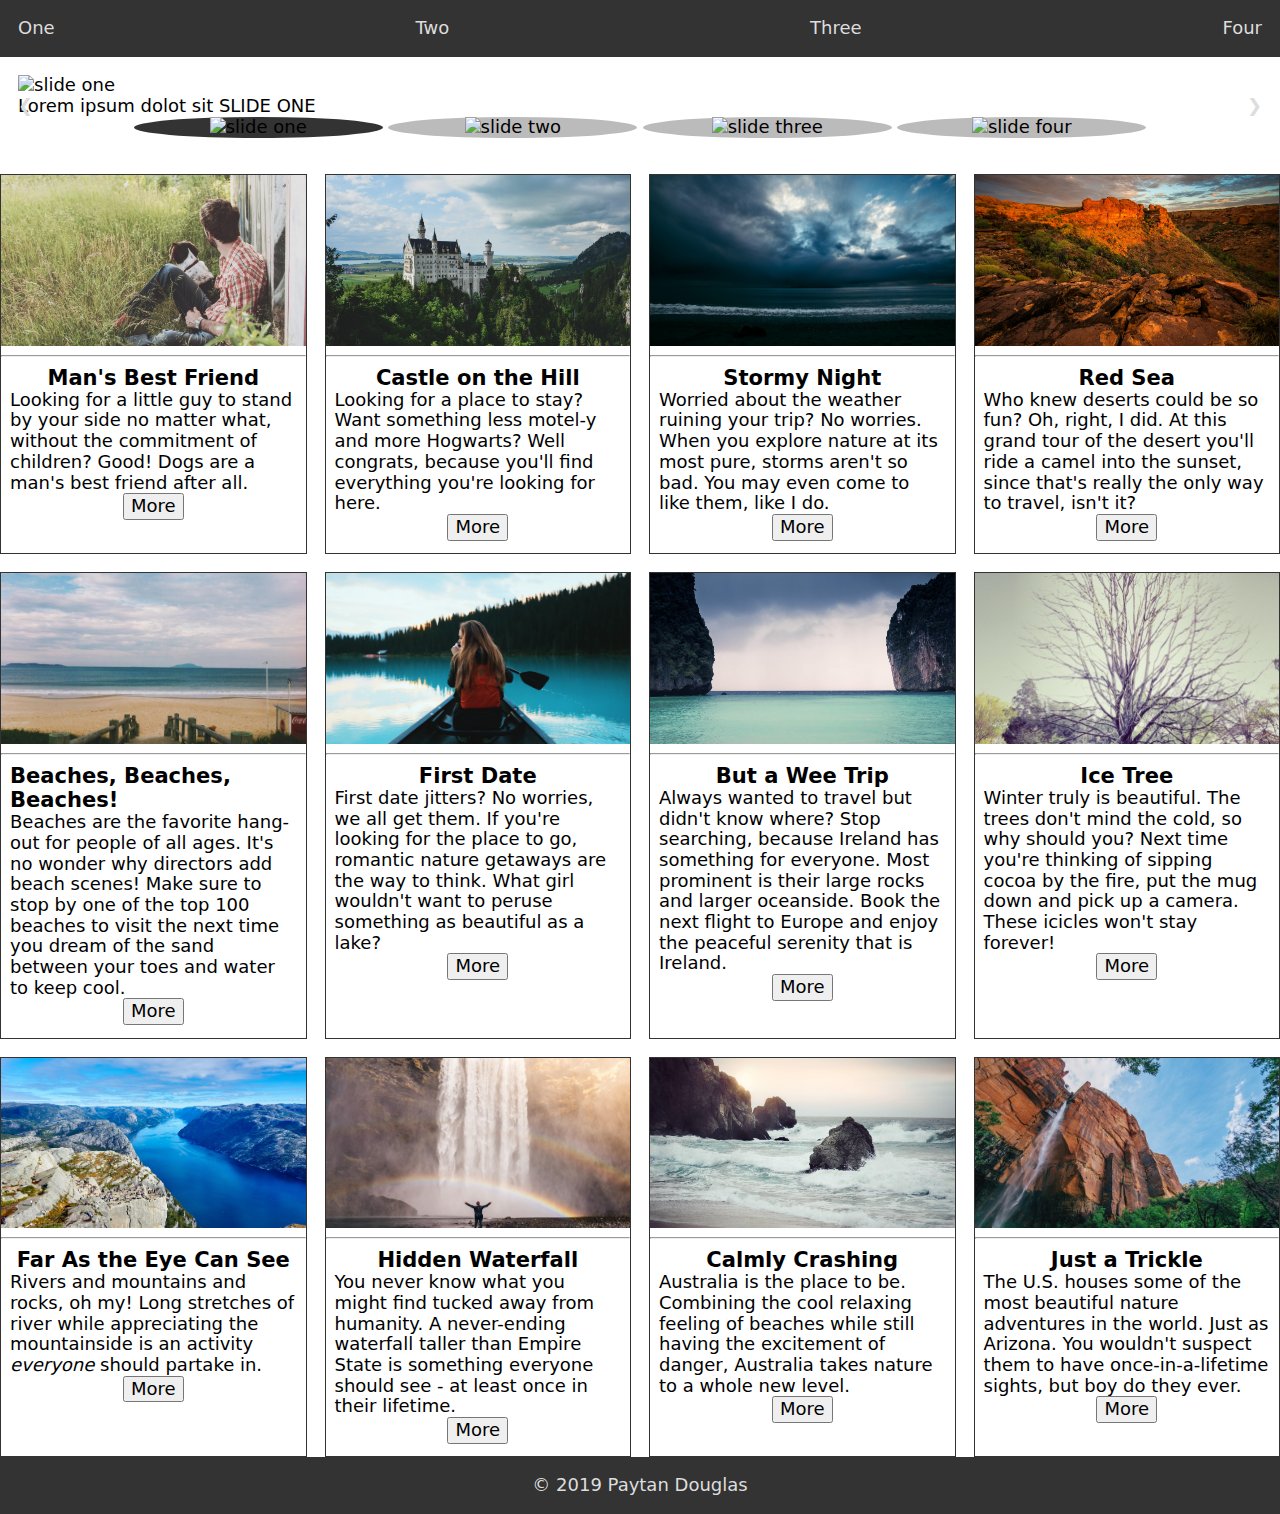
==== index.html @ 7691080f "added modal and slideshow aspects ; added color scheme (doesn't work for some reason) ;" ====
<!DOCTYPE html>
<html lang="en-US">
  <head>
    <meta charset="utf-8">
    <meta https-equiv="X-UA-Compatible" content="IE=edge">
    <meta name="viewport" content="width=device-width, initial-scale=1">
    <title>Media Gallery</title>
    <link rel="stylesheet" href="css/sanitize.css"><!-- cross-browser compatibility -->
    <link rel="stylesheet" href="css/style.css">
  </head>
  <body>
    <nav class="topnav" id="main-nav">
      <a href="#" class="nav-links">One</a>
      <a href="#" class="nav-links">Two</a>
      <a href="#" class="nav-links">Three</a>
      <a href="#" class="nav-links">Four</a>
      <a href="javascript:void(0);" class="nav-link trigram" onclick="navToggle()">&#9776;</a>
    </nav>
    <section class="slideshow">
      <div class="slideshow-wrap">
        <div class="slides fade">
          <img src="https://picsum.photos/1280/448/?image=12" alt="slide one">
          <p class="caption">Lorem ipsum dolot sit SLIDE ONE</p>
        </div>

        <div class="slides fade">
          <img src="https://picsum.photos/1280/448/?image=13" alt="slide two">
          <p class="caption">Lorem ipsum dolot sit SLIDE two</p>
        </div>

        <div class="slides fade">
          <img src="https://picsum.photos/1280/448/?image=15" alt="slide three">
          <p class="caption">Lorem ipsum dolot sit SLIDE three</p>
        </div>

        <div class="slides fade">
          <img src="https://picsum.photos/1280/448/?image=17" alt="slide four">
          <p class="caption">Lorem ipsum dolot sit SLIDE four</p>
        </div>

        <a class="prev" onclick="plusSlides(-1)">&#10094;</a>
        <a class="next" onclick="plusSlides(1)">&#10095;</a>

      </div>
      <div class="dot-wrap">
        <span class="dot" onclick="currentSlide(1)"><img src="https://picsum.photos/1280/448/?image=12" alt="slide one"></span>
        <span class="dot" onclick="currentSlide(2)"><img src="https://picsum.photos/1280/448/?image=13" alt="slide two"></span>
        <span class="dot" onclick="currentSlide(3)"><img src="https://picsum.photos/1280/448/?image=15" alt="slide three"></span>
        <span class="dot" onclick="currentSlide(4)"><img src="https://picsum.photos/1280/448/?image=17" alt="slide four"></span>
      </div>

    </section>
    <article class="grid-container">
      <div class="card one">
        <div class="thumb"></div><hr>
        <div class="card-content">
          <h3>Man's Best Friend</h3>
          <p>Looking for a little guy to stand by your side no matter what, without the commitment of children? Good! Dogs are a man's best friend after all.</p>
          <button class="more">More</button>
        </div><!--end .content-->
      </div><!--end .card -->
      <div id="09" class="modal">
  		  <div class="modal-content">
  		    <span class="close">&times;</span>
  				<div class="modal-body">
            <img src="../img/cards/boywdog.jpg" alt="example" />
  					<div class="eg-text">
  						<h3>Man's Best Friend</h3>
  						<p>Lorem ipsum dolor sit amet, consectetur adipisicing elit, sed do eiusmod tempor incididunt ut labore et dolore magna aliqua. Ut enim ad minim veniam, quis nostrud exercitation ullamco laboris nisi ut aliquip ex ea commodo consequat. Duis aute irure dolor in reprehenderit in voluptate velit esse cillum dolore eu fugiat nulla pariatur. Excepteur sint occaecat cupidatat non proident, sunt in culpa qui officia deserunt mollit anim id est laborum.</p>
  					</div>
  				</div><!--end .modal-body-->
  		  </div><!--end .modal-content-->
  		</div><!--end .modal-->
      <div class="card two">
        <div class="thumb"></div><hr>
        <div class="card-content">
          <h3>Castle on the Hill</h3>
          <p>Looking for a place to stay? Want something less motel-y and more Hogwarts? Well congrats, because you'll find everything you're looking for here.</p>
          <button class="more">More</button>
        </div><!--end .content-->
      </div><!--end .card -->
      <div id="09" class="modal">
  		  <div class="modal-content">
  		    <span class="close">&times;</span>
  				<div class="modal-body">
            <img src="../img/cards/hogwatrs.jpg" alt="example" />
  					<div class="eg-text">
  						<h3>Castle on the Hill</h3>
  						<p>Lorem ipsum dolor sit amet, consectetur adipisicing elit, sed do eiusmod tempor incididunt ut labore et dolore magna aliqua. Ut enim ad minim veniam, quis nostrud exercitation ullamco laboris nisi ut aliquip ex ea commodo consequat. Duis aute irure dolor in reprehenderit in voluptate velit esse cillum dolore eu fugiat nulla pariatur. Excepteur sint occaecat cupidatat non proident, sunt in culpa qui officia deserunt mollit anim id est laborum.</p>
  					</div>
  				</div><!--end .modal-body-->
  		  </div><!--end .modal-content-->
  		</div><!--end .modal-->
      <div class="card three">
        <div class="thumb"></div><hr>
        <div class="card-content">
          <h3>Stormy Night</h3>
          <p>Worried about the weather ruining your trip? No worries. When you explore nature at its most pure, storms aren't so bad. You may even come to like them, like I do.</p>
          <button class="more">More</button>
        </div><!--end .content-->
      </div><!--end .card -->
      <div id="09" class="modal">
  		  <div class="modal-content">
  		    <span class="close">&times;</span>
  				<div class="modal-body">
            <img src="../img/cards/darkocean.jpg" alt="example" />
  					<div class="eg-text">
  						<h3>Stormy Night</h3>
  						<p>Lorem ipsum dolor sit amet, consectetur adipisicing elit, sed do eiusmod tempor incididunt ut labore et dolore magna aliqua. Ut enim ad minim veniam, quis nostrud exercitation ullamco laboris nisi ut aliquip ex ea commodo consequat. Duis aute irure dolor in reprehenderit in voluptate velit esse cillum dolore eu fugiat nulla pariatur. Excepteur sint occaecat cupidatat non proident, sunt in culpa qui officia deserunt mollit anim id est laborum.</p>
  					</div>
  				</div><!--end .modal-body-->
  		  </div><!--end .modal-content-->
  		</div><!--end .modal-->
      <div class="card four">
        <div class="thumb"></div><hr>
        <div class="card-content">
          <h3>Red Sea</h3>
          <p>Who knew deserts could be so fun? Oh, right, I did. At this grand tour of the desert you'll ride a camel into the sunset, since that's really the only way to travel, isn't it?</p>
          <button class="more">More</button>
        </div><!--end .content-->
      </div><!--end .card -->
      <div id="09" class="modal">
  		  <div class="modal-content">
  		    <span class="close">&times;</span>
  				<div class="modal-body">
            <img src="../img/cards/desert.jpg" alt="example" />
  					<div class="eg-text">
  						<h3>Red Sea</h3>
  						<p>Lorem ipsum dolor sit amet, consectetur adipisicing elit, sed do eiusmod tempor incididunt ut labore et dolore magna aliqua. Ut enim ad minim veniam, quis nostrud exercitation ullamco laboris nisi ut aliquip ex ea commodo consequat. Duis aute irure dolor in reprehenderit in voluptate velit esse cillum dolore eu fugiat nulla pariatur. Excepteur sint occaecat cupidatat non proident, sunt in culpa qui officia deserunt mollit anim id est laborum.</p>
  					</div>
  				</div><!--end .modal-body-->
  		  </div><!--end .modal-content-->
  		</div><!--end .modal-->
      <div class="card five">
        <div class="thumb"></div><hr>
        <div class="card-content">
          <h3>Beaches, Beaches, Beaches!</h3>
          <p>Beaches are the favorite hang-out for people of all ages. It's no wonder why directors add beach scenes! Make sure to stop by one of the top 100 beaches to visit the next time you dream of the sand between your toes and water to keep cool.</p>
          <button class="more">More</button>
        </div><!--end .content-->
      </div><!--end .card -->
      <div id="09" class="modal">
  		  <div class="modal-content">
  		    <span class="close">&times;</span>
  				<div class="modal-body">
            <img src="../img/cards/h20.jpg" alt="example" />
  					<div class="eg-text">
  						<h3>Beaches, Beaches, Beaches!</h3>
  						<p>Lorem ipsum dolor sit amet, consectetur adipisicing elit, sed do eiusmod tempor incididunt ut labore et dolore magna aliqua. Ut enim ad minim veniam, quis nostrud exercitation ullamco laboris nisi ut aliquip ex ea commodo consequat. Duis aute irure dolor in reprehenderit in voluptate velit esse cillum dolore eu fugiat nulla pariatur. Excepteur sint occaecat cupidatat non proident, sunt in culpa qui officia deserunt mollit anim id est laborum.</p>
  					</div>
  				</div><!--end .modal-body-->
  		  </div><!--end .modal-content-->
  		</div><!--end .modal-->
      <div class="card six">
        <div class="thumb"></div><hr>
        <div class="card-content">
          <h3>First Date</h3>
          <p>First date jitters? No worries, we all get them. If you're looking for the place to go, romantic nature getaways are the way to think. What girl wouldn't want to peruse something as beautiful as a lake?</p>
          <button class="more">More</button>
        </div><!--end .content-->
      </div><!--end .card -->
      <div id="09" class="modal">
  		  <div class="modal-content">
  		    <span class="close">&times;</span>
  				<div class="modal-body">
            <img src="../img/cards/girlonlake.jpg" alt="example" />
  					<div class="eg-text">
  						<h3>First Date</h3>
  						<p>Lorem ipsum dolor sit amet, consectetur adipisicing elit, sed do eiusmod tempor incididunt ut labore et dolore magna aliqua. Ut enim ad minim veniam, quis nostrud exercitation ullamco laboris nisi ut aliquip ex ea commodo consequat. Duis aute irure dolor in reprehenderit in voluptate velit esse cillum dolore eu fugiat nulla pariatur. Excepteur sint occaecat cupidatat non proident, sunt in culpa qui officia deserunt mollit anim id est laborum.</p>
  					</div>
  				</div><!--end .modal-body-->
  		  </div><!--end .modal-content-->
  		</div><!--end .modal-->
      <div class="card seven">
        <div class="thumb"></div><hr>
        <div class="card-content">
          <h3>But a Wee Trip</h3>
          <p>Always wanted to travel but didn't know where? Stop searching, because Ireland has something for everyone. Most prominent is their large rocks and larger oceanside. Book the next flight to Europe and enjoy the peaceful serenity that is Ireland.</p>
          <button class="more">More</button>
        </div><!--end .content-->
      </div><!--end .card -->
      <div id="09" class="modal">
  		  <div class="modal-content">
  		    <span class="close">&times;</span>
  				<div class="modal-body">
            <img src="../img/cards/howtotrainyourdragon.jpg" alt="example" />
  					<div class="eg-text">
  						<h3>But a Wee Trip</h3>
  						<p>Lorem ipsum dolor sit amet, consectetur adipisicing elit, sed do eiusmod tempor incididunt ut labore et dolore magna aliqua. Ut enim ad minim veniam, quis nostrud exercitation ullamco laboris nisi ut aliquip ex ea commodo consequat. Duis aute irure dolor in reprehenderit in voluptate velit esse cillum dolore eu fugiat nulla pariatur. Excepteur sint occaecat cupidatat non proident, sunt in culpa qui officia deserunt mollit anim id est laborum.</p>
  					</div>
  				</div><!--end .modal-body-->
  		  </div><!--end .modal-content-->
  		</div><!--end .modal-->
      <div class="card eight">
        <div class="thumb"></div><hr>
        <div class="card-content">
          <h3>Ice Tree</h3>
          <p>Winter truly is beautiful. The trees don't mind the cold, so why should you? Next time you're thinking of sipping cocoa by the fire, put the mug down and pick up a camera. These icicles won't stay forever!</p>
          <button class="more">More</button>
        </div><!--end .content-->
      </div><!--end .card -->
      <div id="09" class="modal">
  		  <div class="modal-content">
  		    <span class="close">&times;</span>
  				<div class="modal-body">
            <img src="../img/cards/icetree.jpg" alt="example" />
  					<div class="eg-text">
  						<h3>Ice Tree</h3>
  						<p>Lorem ipsum dolor sit amet, consectetur adipisicing elit, sed do eiusmod tempor incididunt ut labore et dolore magna aliqua. Ut enim ad minim veniam, quis nostrud exercitation ullamco laboris nisi ut aliquip ex ea commodo consequat. Duis aute irure dolor in reprehenderit in voluptate velit esse cillum dolore eu fugiat nulla pariatur. Excepteur sint occaecat cupidatat non proident, sunt in culpa qui officia deserunt mollit anim id est laborum.</p>
  					</div>
  				</div><!--end .modal-body-->
  		  </div><!--end .modal-content-->
  		</div><!--end .modal-->
      <div class="card nine">
        <div class="thumb"></div><hr>
        <div class="card-content">
          <h3>Far As the Eye Can See</h3>
          <p>Rivers and mountains and rocks, oh my! Long stretches of river while appreciating the mountainside is an activity <em>everyone</em> should partake in.</p>
          <button class="more">More</button>
        </div><!--end .content-->
      </div><!--end .card -->
      <div id="09" class="modal">
  		  <div class="modal-content">
  		    <span class="close">&times;</span>
  				<div class="modal-body">
            <img src="../img/cards/riverraveign.jpg" alt="example" />
  					<div class="eg-text">
  						<h3>Far As the Eye Can See</h3>
  						<p>Lorem ipsum dolor sit amet, consectetur adipisicing elit, sed do eiusmod tempor incididunt ut labore et dolore magna aliqua. Ut enim ad minim veniam, quis nostrud exercitation ullamco laboris nisi ut aliquip ex ea commodo consequat. Duis aute irure dolor in reprehenderit in voluptate velit esse cillum dolore eu fugiat nulla pariatur. Excepteur sint occaecat cupidatat non proident, sunt in culpa qui officia deserunt mollit anim id est laborum.</p>
  					</div>
  				</div><!--end .modal-body-->
  		  </div><!--end .modal-content-->
  		</div><!--end .modal-->
      <div class="card ten">
        <div class="thumb"></div><hr>
        <div class="card-content">
          <h3>Hidden Waterfall</h3>
          <p>You never know what you might find tucked away from humanity. A never-ending waterfall taller than Empire State is something everyone should see - at least once in their lifetime.</p>
          <button class="more">More</button>
        </div><!--end .content-->
      </div><!--end .card -->
      <div id="09" class="modal">
  		  <div class="modal-content">
  		    <span class="close">&times;</span>
  				<div class="modal-body">
            <img src="../img/cards/waterfallrainbow.jpg" alt="example" />
  					<div class="eg-text">
  						<h3>Hidden Valley</h3>
  						<p>Lorem ipsum dolor sit amet, consectetur adipisicing elit, sed do eiusmod tempor incididunt ut labore et dolore magna aliqua. Ut enim ad minim veniam, quis nostrud exercitation ullamco laboris nisi ut aliquip ex ea commodo consequat. Duis aute irure dolor in reprehenderit in voluptate velit esse cillum dolore eu fugiat nulla pariatur. Excepteur sint occaecat cupidatat non proident, sunt in culpa qui officia deserunt mollit anim id est laborum.</p>
  					</div>
  				</div><!--end .modal-body-->
  		  </div><!--end .modal-content-->
  		</div><!--end .modal-->
      <div class="card eleven">
        <div class="thumb"></div><hr>
        <div class="card-content">
          <h3>Calmly Crashing</h3>
          <p>Australia is the place to be. Combining the cool relaxing feeling of beaches while still having the excitement of danger, Australia takes nature to a whole new level.</p>
          <button class="more">More</button>
        </div><!--end .content-->
      </div><!--end .card -->
      <div id="09" class="modal">
  		  <div class="modal-content">
  		    <span class="close">&times;</span>
  				<div class="modal-body">
            <img src="../img/cards/wavescrashing.jpg" alt="example" />
  					<div class="eg-text">
  						<h3>Calmly Crashing</h3>
  						<p>Lorem ipsum dolor sit amet, consectetur adipisicing elit, sed do eiusmod tempor incididunt ut labore et dolore magna aliqua. Ut enim ad minim veniam, quis nostrud exercitation ullamco laboris nisi ut aliquip ex ea commodo consequat. Duis aute irure dolor in reprehenderit in voluptate velit esse cillum dolore eu fugiat nulla pariatur. Excepteur sint occaecat cupidatat non proident, sunt in culpa qui officia deserunt mollit anim id est laborum.</p>
  					</div>
  				</div><!--end .modal-body-->
  		  </div><!--end .modal-content-->
  		</div><!--end .modal-->
      <div class="card twelve">
        <div class="thumb"></div><hr>
        <div class="card-content">
          <h3>Just a Trickle</h3>
          <p>The U.S. houses some of the most beautiful nature adventures in the world. Just as Arizona. You wouldn't suspect them to have once-in-a-lifetime sights, but boy do they ever.</p>
          <button class="more">More</button>
        </div><!--end .content-->
      </div><!--end .card -->
      <div id="09" class="modal">
  		  <div class="modal-content">
  		    <span class="close">&times;</span>
  				<div class="modal-body">
            <img src="../img/cards/watertrickle.jfif" alt="example" />
  					<div class="eg-text">
  						<h3>Just a Trickle</h3>
  						<p>Lorem ipsum dolor sit amet, consectetur adipisicing elit, sed do eiusmod tempor incididunt ut labore et dolore magna aliqua. Ut enim ad minim veniam, quis nostrud exercitation ullamco laboris nisi ut aliquip ex ea commodo consequat. Duis aute irure dolor in reprehenderit in voluptate velit esse cillum dolore eu fugiat nulla pariatur. Excepteur sint occaecat cupidatat non proident, sunt in culpa qui officia deserunt mollit anim id est laborum.</p>
  					</div>
  				</div><!--end .modal-body-->
  		  </div><!--end .modal-content-->
  		</div><!--end .modal-->
    </article>
    <footer>
      <p>&copy; 2019 Paytan Douglas</p>
    </footer>
    <script src="js/page.js"></script>              <!-- closing script calls -->
  </body>
</html>
---- css/sanitize.css ----
/*! sanitize.css v8.0.0 | CC0 License | github.com/csstools/sanitize.css */

/* Document
 * ========================================================================== */

/**
 * 1. Remove repeating backgrounds in all browsers (opinionated).
 * 2. Add border box sizing in all browsers (opinionated).
 */

*,
::before,
::after {
  background-repeat: no-repeat; /* 1 */
  box-sizing: border-box; /* 2 */
}

/**
 * 1. Add text decoration inheritance in all browsers (opinionated).
 * 2. Add vertical alignment inheritance in all browsers (opinionated).
 */

::before,
::after {
  text-decoration: inherit; /* 1 */
  vertical-align: inherit; /* 2 */
}

/**
 * 1. Use the default cursor in all browsers (opinionated).
 * 2. Use the default user interface font in all browsers (opinionated).
 * 3. Correct the line height in all browsers.
 * 4. Use a 4-space tab width in all browsers (opinionated).
 * 5. Prevent adjustments of font size after orientation changes in
 *    IE on Windows Phone and in iOS.
 * 6. Breaks words to prevent overflow in all browsers (opinionated).
 */

html {
  cursor: default; /* 1 */
  font-family:
    system-ui,
    /* macOS 10.11-10.12 */ -apple-system,
    /* Windows 6+ */ Segoe UI,
    /* Android 4+ */ Roboto,
    /* Ubuntu 10.10+ */ Ubuntu,
    /* Gnome 3+ */ Cantarell,
    /* KDE Plasma 5+ */ Noto Sans,
    /* fallback */ sans-serif,
    /* macOS emoji */ "Apple Color Emoji",
    /* Windows emoji */ "Segoe UI Emoji",
    /* Windows emoji */ "Segoe UI Symbol",
    /* Linux emoji */ "Noto Color Emoji"; /* 2 */

  line-height: 1.15; /* 3 */
  -moz-tab-size: 4; /* 4 */
  tab-size: 4; /* 4 */
  -ms-text-size-adjust: 100%; /* 5 */
  -webkit-text-size-adjust: 100%; /* 5 */
  word-break: break-word; /* 6 */
}

/* Sections
 * ========================================================================== */

/**
 * Remove the margin in all browsers (opinionated).
 */

body {
  margin: 0;
}

/**
 * Correct the font size and margin on `h1` elements within `section` and
 * `article` contexts in Chrome, Firefox, and Safari.
 */

h1 {
  font-size: 2em;
  margin: 0.67em 0;
}

/* Grouping content
 * ========================================================================== */

/**
 * 1. Add the correct sizing in Firefox.
 * 2. Show the overflow in Edge and IE.
 */

hr {
  height: 0; /* 1 */
  overflow: visible; /* 2 */
}

/**
 * Add the correct display in IE.
 */

main {
  display: block;
}

/**
 * Remove the list style on navigation lists in all browsers (opinionated).
 */

nav ol,
nav ul {
  list-style: none;
}

/**
 * 1. Use the default monospace user interface font
 *    in all browsers (opinionated).
 * 2. Correct the odd `em` font sizing in all browsers.
 */

pre {
  font-family:
    /* macOS 10.10+ */ Menlo,
    /* Windows 6+ */ Consolas,
    /* Android 4+ */ Roboto Mono,
    /* Ubuntu 10.10+ */ Ubuntu Monospace,
    /* KDE Plasma 5+ */ Noto Mono,
    /* KDE Plasma 4+ */ Oxygen Mono,
    /* Linux/OpenOffice fallback */ Liberation Mono,
    /* fallback */ monospace; /* 1 */

  font-size: 1em; /* 2 */
}

/* Text-level semantics
 * ========================================================================== */

/**
 * Remove the gray background on active links in IE 10.
 */

a {
  background-color: transparent;
}

/**
 * Add the correct text decoration in Edge, IE, Opera, and Safari.
 */

abbr[title] {
  text-decoration: underline;
  text-decoration: underline dotted;
}

/**
 * Add the correct font weight in Chrome, Edge, and Safari.
 */

b,
strong {
  font-weight: bolder;
}

/**
 * 1. Use the default monospace user interface font
 *    in all browsers (opinionated).
 * 2. Correct the odd `em` font sizing in all browsers.
 */

code,
kbd,
samp {
  font-family:
    /* macOS 10.10+ */ Menlo,
    /* Windows 6+ */ Consolas,
    /* Android 4+ */ Roboto Mono,
    /* Ubuntu 10.10+ */ Ubuntu Monospace,
    /* KDE Plasma 5+ */ Noto Mono,
    /* KDE Plasma 4+ */ Oxygen Mono,
    /* Linux/OpenOffice fallback */ Liberation Mono,
    /* fallback */ monospace; /* 1 */

  font-size: 1em; /* 2 */
}

/**
 * Add the correct font size in all browsers.
 */

small {
  font-size: 80%;
}

/*
 * Remove the text shadow on text selections in Firefox 61- (opinionated).
 * 1. Restore the coloring undone by defining the text shadow
 *    in all browsers (opinionated).
 */

::-moz-selection {
  background-color: #b3d4fc; /* 1 */
  color: #000; /* 1 */
  text-shadow: none;
}

::selection {
  background-color: #b3d4fc; /* 1 */
  color: #000; /* 1 */
  text-shadow: none;
}

/* Embedded content
 * ========================================================================== */

/*
 * Change the alignment on media elements in all browers (opinionated).
 */

audio,
canvas,
iframe,
img,
svg,
video {
  vertical-align: middle;
}

/**
 * Add the correct display in IE 9-.
 */

audio,
video {
  display: inline-block;
}

/**
 * Add the correct display in iOS 4-7.
 */

audio:not([controls]) {
  display: none;
  height: 0;
}

/**
 * Remove the border on images inside links in IE 10-.
 */

img {
  border-style: none;
}

/**
 * Change the fill color to match the text color in all browsers (opinionated).
 */

svg:not([fill]) {
  fill: currentColor;
}

/**
 * Hide the overflow in IE.
 */

svg:not(:root) {
  overflow: hidden;
}

/* Tabular data
 * ========================================================================== */

/**
 * Collapse border spacing in all browsers (opinionated).
 */

table {
  border-collapse: collapse;
}

/* Forms
 * ========================================================================== */

/**
 * Inherit styling in all browsers (opinionated).
 */

button,
input,
select,
textarea {
  font-family: inherit;
  font-size: inherit;
  line-height: inherit;
}

/**
 * Remove the margin in Safari.
 */

button,
input,
select {
  margin: 0;
}

/**
 * 1. Show the overflow in IE.
 * 2. Remove the inheritance of text transform in Edge, Firefox, and IE.
 */

button {
  overflow: visible; /* 1 */
  text-transform: none; /* 2 */
}

/**
 * Correct the inability to style clickable types in iOS and Safari.
 */

button,
[type="button"],
[type="reset"],
[type="submit"] {
  -webkit-appearance: button;
}

/**
 * Correct the padding in Firefox.
 */

fieldset {
  padding: 0.35em 0.75em 0.625em;
}

/**
 * Show the overflow in Edge and IE.
 */

input {
  overflow: visible;
}

/**
 * 1. Correct the text wrapping in Edge and IE.
 * 2. Correct the color inheritance from `fieldset` elements in IE.
 */

legend {
  color: inherit; /* 2 */
  display: table; /* 1 */
  max-width: 100%; /* 1 */
  white-space: normal; /* 1 */
}

/**
 * 1. Add the correct display in Edge and IE.
 * 2. Add the correct vertical alignment in Chrome, Firefox, and Opera.
 */

progress {
  display: inline-block; /* 1 */
  vertical-align: baseline; /* 2 */
}

/**
 * Remove the inheritance of text transform in Firefox.
 */

select {
  text-transform: none;
}

/**
 * 1. Remove the margin in Firefox and Safari.
 * 2. Remove the default vertical scrollbar in IE.
 * 3. Change the resize direction on textareas in all browsers (opinionated).
 */

textarea {
  margin: 0; /* 1 */
  overflow: auto; /* 2 */
  resize: vertical; /* 3 */
}

/**
 * Remove the padding in IE 10-.
 */

[type="checkbox"],
[type="radio"] {
  padding: 0;
}

/**
 * 1. Correct the odd appearance in Chrome and Safari.
 * 2. Correct the outline style in Safari.
 */

[type="search"] {
  -webkit-appearance: textfield; /* 1 */
  outline-offset: -2px; /* 2 */
}

/**
 * Correct the cursor style of increment and decrement buttons in Safari.
 */

::-webkit-inner-spin-button,
::-webkit-outer-spin-button {
  height: auto;
}

/**
 * Correct the text style of placeholders in Chrome, Edge, and Safari.
 */

::-webkit-input-placeholder {
  color: inherit;
  opacity: 0.54;
}

/**
 * Remove the inner padding in Chrome and Safari on macOS.
 */

::-webkit-search-decoration {
  -webkit-appearance: none;
}

/**
 * 1. Correct the inability to style clickable types in iOS and Safari.
 * 2. Change font properties to `inherit` in Safari.
 */

::-webkit-file-upload-button {
  -webkit-appearance: button; /* 1 */
  font: inherit; /* 2 */
}

/**
 * Remove the inner border and padding of focus outlines in Firefox.
 */

::-moz-focus-inner {
  border-style: none;
  padding: 0;
}

/**
 * Restore the focus outline styles unset by the previous rule in Firefox.
 */

:-moz-focusring {
  outline: 1px dotted ButtonText;
}

/* Interactive
 * ========================================================================== */

/*
 * Add the correct display in Edge and IE.
 */

details {
  display: block;
}

/*
 * Add the correct styles in Edge, IE, and Safari.
 */

dialog {
  background-color: white;
  border: solid;
  color: black;
  display: block;
  height: -moz-fit-content;
  height: -webkit-fit-content;
  height: fit-content;
  left: 0;
  margin: auto;
  padding: 1em;
  position: absolute;
  right: 0;
  width: -moz-fit-content;
  width: -webkit-fit-content;
  width: fit-content;
}

dialog:not([open]) {
  display: none;
}

/*
 * Add the correct display in all browsers.
 */

summary {
  display: list-item;
}

/* Scripting
 * ========================================================================== */

/**
 * Add the correct display in IE 9-.
 */

canvas {
  display: inline-block;
}

/**
 * Add the correct display in IE.
 */

template {
  display: none;
}

/* User interaction
 * ========================================================================== */

/*
 * 1. Remove the tapping delay in IE 10.
 * 2. Remove the tapping delay on clickable elements
      in all browsers (opinionated).
 */

a,
area,
button,
input,
label,
select,
summary,
textarea,
[tabindex] {
  -ms-touch-action: manipulation; /* 1 */
  touch-action: manipulation; /* 2 */
}

/**
 * Add the correct display in IE 10-.
 */

[hidden] {
  display: none;
}

/* Accessibility
 * ========================================================================== */

/**
 * Change the cursor on busy elements in all browsers (opinionated).
 */

[aria-busy="true"] {
  cursor: progress;
}

/*
 * Change the cursor on control elements in all browsers (opinionated).
 */

[aria-controls] {
  cursor: pointer;
}

/*
 * Change the cursor on disabled, not-editable, or otherwise
 * inoperable elements in all browsers (opinionated).
 */

[aria-disabled="true"],
[disabled] {
  cursor: not-allowed;
}

/*
 * Change the display on visually hidden accessible elements
 * in all browsers (opinionated).
 */

[aria-hidden="false"][hidden]:not(:focus) {
  clip: rect(0, 0, 0, 0);
  display: inherit;
  position: absolute;
}
---- css/style.css ----
/*-- Global Styles --*/
:root {font-size: 18px;}
:root {
  --darkpink: #FF5EA3;
  --pinkpurp: #E856DD;
  --lightpurp: #DD6AFF;
  --darkpurp: #9E56E8;
  --purepurp: #825EFF;
}
* {box-sizing: border-box;}
body, section, div, article, aside, h1, h2, h3, h4, h5, h6, p {
  margin: 0;
  padding: 0;
}

/*-- Document Styles --*/
footer {
  background-color: #333;
  color: #DDD;
  padding: 1em;
  text-align: center;
}
nav {
  background-color: #333;
  color: #DDD;
  display: flex;
  flex-direction: column;
  justify-content: space-between;
  padding: 1em;
}
@media screen and (min-width: 768px) {
  nav {flex-direction: row;}
}
nav a {
  color: #DDD;
  text-decoration: none;
}
.trigram {
  font-size: 1.75em;
  display: none;
}
@media screen and (max-width: 767px) {
  .topnav a {display: none;}
  .topnav a.trigram {display: inherit; align-self: flex-end;}
}
@media screen and (max-width: 767px) {
  .topnav.responsive {align-items: center;}
  .topnav.responsive a {display:inherit;}
  .topnav.responsive a.trigram {visibility: hidden; position: absolute; right: 3%; top: 2%;}
  .topnav.responsive a.trigram::after {content:'\000D7'; visibility:visible; text-indent: -.5em;}
}
/*--slideshow rules--*/
.slideshow {
  margin-bottom: 1em;
  padding: 1em;
  width: 100%;
}
.slideshow img {width: 100%;}
.slideshow-wrap {
  margin: auto;
  max-width: 1440px;
  position: relative;
}
.prev, .next {
  color: #DDD;
  position: absolute;
  top: 50%;
  width: auto;
}
.next {right: 0;}
.prev:hover, .next:hover {
  background: rgba(0, 0, 0, 0.5);
}
.dot {
  background: #BBB;
  border-radius: 50%;
  display: inline-block;
  width: 20%;
}
.dot-wrap {text-align: center;}
.dot img {width: 100%;}
.dot.active {background: #333;}

.thumb {
  background-position: center center;
  background-size: cover;
  padding-bottom: 56%;
}
.grid-container {
  display: grid;
  grid-gap: 1em;
  grid-template-columns: 1fr;
}
@media screen and (min-width: 550px) {
  .grid-container {grid-template-columns: repeat(2, 1fr);}
}
@media screen and (min-width: 768px) {
  .grid-container {grid-template-columns: repeat(3, 1fr);}
}
@media screen and (min-width: 990px) {
  .grid-container {grid-template-columns: repeat(4, 1fr);}
}
.card {border: 1px solid #333;}
.card-content {
  /*padding: 0 .5em .7em .5em;*/
  align-items: center;
  display: flex;
  flex-direction: column;
  padding: 1em;
}
.card-title {
  align-self: flex-start;
  color: var(--pinkpurp);
/*  margin: 1rem 0 0 0;*/
}
.card-text {
  font-size: .80em;
  line-height: 1.2;
  align-self: flex-start;
  color: var(--pinkpurp);
}
.card-content {
  align-items: center;
  display: flex;
  flex-direction: column;
  padding: 0 .5em .7em .5em;
}
.card-title {
  align-self: flex-start;
  color: var(--pinkpurp);
  margin: 1rem 0 0 0;
  text-transform: uppercase;/*all caps*/
}
.card-text {
  font-size: .80em;
  line-height: 1.2;
  align-self: flex-start;
  color: var(--pinkpurp);
}
button.card-more {
  background: transparent;
  border-radius: 200px;
  cursor: pointer;
  font-size: .7em;
  padding: .45em .7em .4em .7em;
  text-decoration: none;
  text-transform: uppercase;
}
button.card-more, button.card-more:visited {
  border: 1.5px solid var(--darkpink);
  color: var(--darkpink);
  transition: all 250ms ease-in-out;
}
button.card-more:hover, button.card-more:active {
  border-color: var(--darkpurp);
  color: var(--darkpurp);
}

/*--slideshow rules--*/
.slideshow {
  margin-bottom: 1em;
  padding: 1em;
  width: 100%;
}
.slideshow img {
  width: 100%;
}
.slideshow-wrap {
  margin: auto;
  max-width: 1440px;
  position: relative;
}
.prev, .next {
  color: #DDD;
  position: absolute;
  top: 50%;
  width: auto;
}
.next {
  right: 0;
}
.prev:hover, .next:hover {
  background: rgba(0, 0, 0, 0.5);
}
.dot-wrap {
  text-align: center;
}
.dot {
  background: #BBB;
  border-radius: 50%;
  display: inline-block;
  width: 20%;
}
.dot img {width: 100%;}
.dot.active {background: #333;}
.one .thumb {background-image: url("../img/cards/boywdog.jpg");}
.two .thumb {background-image: url("../img/cards/hogwarts.jpg");}
.three .thumb {background-image: url("../img/cards/darkocean.jpg");}
.four .thumb {background-image: url("../img/cards/desert.jpg");}
.five .thumb {background-image: url("../img/cards/h20.jpg");}
.six .thumb {background-image: url("../img/cards/girlonlake.jpg");}
.seven .thumb {background-image: url("../img/cards/howtotrainyourdragon.jpg");}
.eight .thumb {background-image: url("../img/cards/icetree.jpg");}
.nine .thumb {background-image: url("../img/cards/riverraveign.jpg");}
.ten .thumb {background-image: url("../img/cards/waterfallrainbow.jpg");}
.eleven .thumb {background-image: url("../img/cards/wavescrashing.jpg");}
.twelve .thumb {background-image: url("../img/cards/watertrickle.jfif");}

.modal {
  background-color: rgba(10, 10, 10, .4);
  display: none;
  height: 100%;
  left: 0;
  overflow: auto;
  position: fixed;
  top: 0;
  width: 100%;
  z-index: 1100; /*-- sets higher than anything else so modal is in the very front --*/
}
.modal-content {
  animation: fadein .3s ease-in-out; /*-- sets animation properties: name, duration, easing --*/
  background-color: var(--purepurp);
  border-radius: 4px;
  color: var(--pinkpurp);
  margin: 1rem auto;
  padding: 1em;
  width: 92%;
}
@keyframes fadein {
  from{transform:scale(.1);}
}
.close {
  color: var(--pinkpurp);
  font-size: 2.5em;
  font-weight: bold;
  position: absolute;
  right: 4.25%;
  text-shadow: 2px 2px 5px #FAFAFA,
             -2px -2px 5px #FAFAFA,
              2px -2px 5px #FAFAFA,
              -2px 2px 5px #FAFAFA;
  top: 5px;
  transition: all .2s ease-in;
}
.close:hover, .close:focus {
   color: var(--darkpurp);
   cursor: pointer;
   text-decoration: none;
}
.modal-body {
  display: grid;
  grid-gap: 2em;
  grid-template-columns: 1fr; /*-- default modal grid (for mobile screens)--*/
}
.eg-text {align-self: center;}
.eg-text h3 {
  margin-top: 0;
  padding-top: 0;
}
.modal-body img {
  height: auto;
  margin-bottom: 1.5em;
  width: 100%;
}
@media screen and (min-width: 1280px) {
  .modal-body {grid-template-columns: 7fr 5fr;}
}
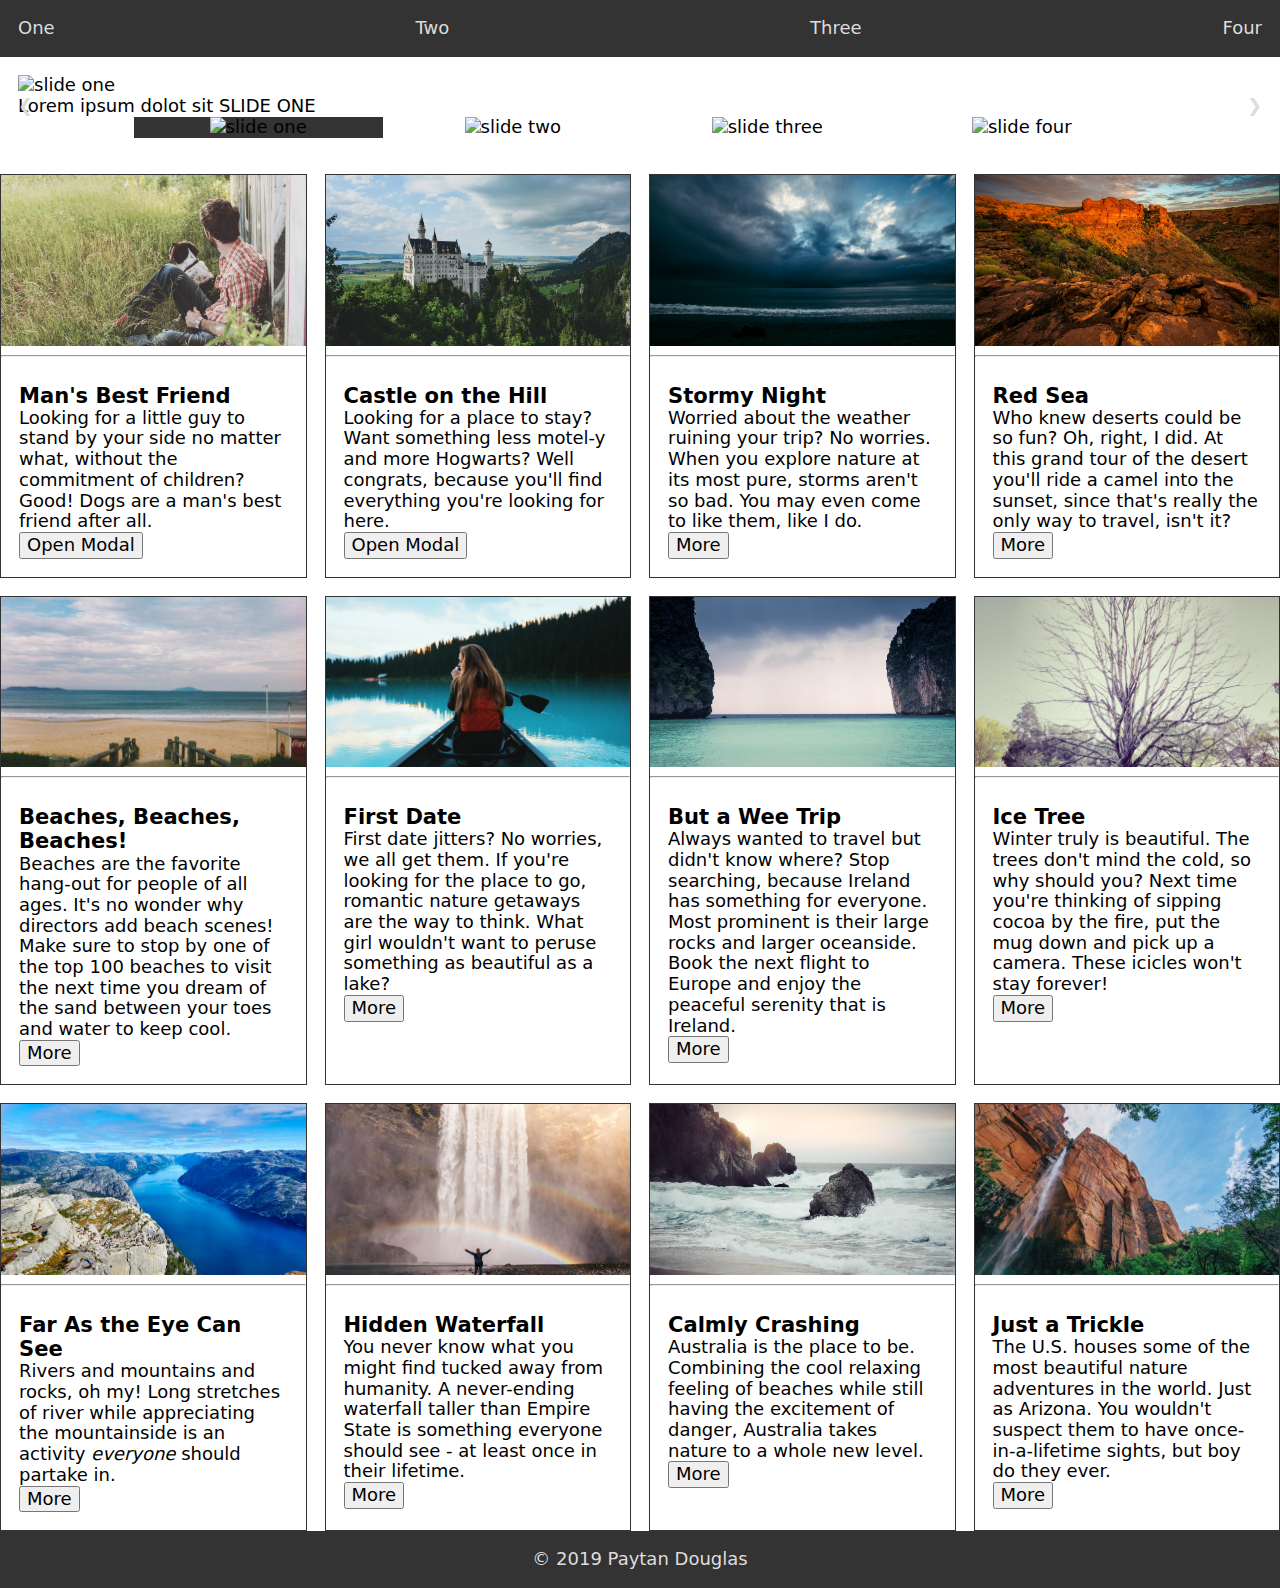
==== commit cff9acfe: "undid the damage done" ====
--- a/index.html
+++ b/index.html
@@ -56,47 +56,53 @@
         <div class="card-content">
           <h3>Man's Best Friend</h3>
           <p>Looking for a little guy to stand by your side no matter what, without the commitment of children? Good! Dogs are a man's best friend after all.</p>
-          <button class="more">More</button>
-        </div><!--end .content-->
-      </div><!--end .card -->
-      <div id="09" class="modal">
-  		  <div class="modal-content">
-  		    <span class="close">&times;</span>
-  				<div class="modal-body">
-            <img src="../img/cards/boywdog.jpg" alt="example" />
-  					<div class="eg-text">
-  						<h3>Man's Best Friend</h3>
-  						<p>Lorem ipsum dolor sit amet, consectetur adipisicing elit, sed do eiusmod tempor incididunt ut labore et dolore magna aliqua. Ut enim ad minim veniam, quis nostrud exercitation ullamco laboris nisi ut aliquip ex ea commodo consequat. Duis aute irure dolor in reprehenderit in voluptate velit esse cillum dolore eu fugiat nulla pariatur. Excepteur sint occaecat cupidatat non proident, sunt in culpa qui officia deserunt mollit anim id est laborum.</p>
-  					</div>
-  				</div><!--end .modal-body-->
-  		  </div><!--end .modal-content-->
-  		</div><!--end .modal-->
+          <button id="button">Open Modal</button>
+        </div><!--end .content-->
+      </div><!--end .card -->
+
+      <div id="myModal" class="modal">
+        <div class="modal-content">
+          <span class="close">&times;</span>
+          <div class="modal-body">
+          	<img src="../img/cards/boywdog.jpg" alt="example" />
+        		<div class="eg-text">
+        			<h3>Man's Best Friend</h3>
+        			<p>Lorem ipsum dolor sit amet, consectetur adipisicing elit, sed do eiusmod tempor incididunt ut labore et dolore magna aliqua. Ut enim ad minim veniam, quis nostrud exercitation ullamco laboris nisi ut aliquip ex ea commodo consequat. Duis aute irure dolor in reprehenderit in voluptate velit esse cillum dolore eu fugiat nulla pariatur. Excepteur sint occaecat cupidatat non proident, sunt in culpa qui officia deserunt mollit anim id est laborum.</p>
+        		</div>
+        	</div><!--end .modal-body-->
+        </div><!--end .modal-content-->
+      </div><!--end .modal-->
+
+
+
       <div class="card two">
         <div class="thumb"></div><hr>
         <div class="card-content">
           <h3>Castle on the Hill</h3>
           <p>Looking for a place to stay? Want something less motel-y and more Hogwarts? Well congrats, because you'll find everything you're looking for here.</p>
-          <button class="more">More</button>
-        </div><!--end .content-->
-      </div><!--end .card -->
-      <div id="09" class="modal">
-  		  <div class="modal-content">
-  		    <span class="close">&times;</span>
-  				<div class="modal-body">
-            <img src="../img/cards/hogwatrs.jpg" alt="example" />
-  					<div class="eg-text">
-  						<h3>Castle on the Hill</h3>
-  						<p>Lorem ipsum dolor sit amet, consectetur adipisicing elit, sed do eiusmod tempor incididunt ut labore et dolore magna aliqua. Ut enim ad minim veniam, quis nostrud exercitation ullamco laboris nisi ut aliquip ex ea commodo consequat. Duis aute irure dolor in reprehenderit in voluptate velit esse cillum dolore eu fugiat nulla pariatur. Excepteur sint occaecat cupidatat non proident, sunt in culpa qui officia deserunt mollit anim id est laborum.</p>
-  					</div>
-  				</div><!--end .modal-body-->
-  		  </div><!--end .modal-content-->
-  		</div><!--end .modal-->
+          <button id="button">Open Modal</button>
+        </div><!--end .content-->
+      </div><!--end .card -->
+
+      <div id="myModal" class="modal">
+        <div class="modal-content">
+          <span class="close">&times;</span>
+          <div class="modal-body">
+            <img src="../img/cards/hogwarts.jpg" alt="example" />
+            <div class="eg-text">
+              <h3>Castle on the Hill</h3>
+              <p>Lorem ipsum dolor sit amet, consectetur adipisicing elit, sed do eiusmod tempor incididunt ut labore et dolore magna aliqua. Ut enim ad minim veniam, quis nostrud exercitation ullamco laboris nisi ut aliquip ex ea commodo consequat. Duis aute irure dolor in reprehenderit in voluptate velit esse cillum dolore eu fugiat nulla pariatur. Excepteur sint occaecat cupidatat non proident, sunt in culpa qui officia deserunt mollit anim id est laborum.</p>
+            </div>
+          </div><!--end .modal-body-->
+        </div><!--end .modal-content-->
+      </div><!--end .modal-->
+
       <div class="card three">
         <div class="thumb"></div><hr>
         <div class="card-content">
           <h3>Stormy Night</h3>
           <p>Worried about the weather ruining your trip? No worries. When you explore nature at its most pure, storms aren't so bad. You may even come to like them, like I do.</p>
-          <button class="more">More</button>
+          <button class="button">More</button>
         </div><!--end .content-->
       </div><!--end .card -->
       <div id="09" class="modal">
@@ -116,7 +122,7 @@
         <div class="card-content">
           <h3>Red Sea</h3>
           <p>Who knew deserts could be so fun? Oh, right, I did. At this grand tour of the desert you'll ride a camel into the sunset, since that's really the only way to travel, isn't it?</p>
-          <button class="more">More</button>
+          <button class="button">More</button>
         </div><!--end .content-->
       </div><!--end .card -->
       <div id="09" class="modal">
@@ -136,7 +142,7 @@
         <div class="card-content">
           <h3>Beaches, Beaches, Beaches!</h3>
           <p>Beaches are the favorite hang-out for people of all ages. It's no wonder why directors add beach scenes! Make sure to stop by one of the top 100 beaches to visit the next time you dream of the sand between your toes and water to keep cool.</p>
-          <button class="more">More</button>
+          <button class="button">More</button>
         </div><!--end .content-->
       </div><!--end .card -->
       <div id="09" class="modal">
@@ -156,7 +162,7 @@
         <div class="card-content">
           <h3>First Date</h3>
           <p>First date jitters? No worries, we all get them. If you're looking for the place to go, romantic nature getaways are the way to think. What girl wouldn't want to peruse something as beautiful as a lake?</p>
-          <button class="more">More</button>
+          <button class="button">More</button>
         </div><!--end .content-->
       </div><!--end .card -->
       <div id="09" class="modal">
@@ -176,7 +182,7 @@
         <div class="card-content">
           <h3>But a Wee Trip</h3>
           <p>Always wanted to travel but didn't know where? Stop searching, because Ireland has something for everyone. Most prominent is their large rocks and larger oceanside. Book the next flight to Europe and enjoy the peaceful serenity that is Ireland.</p>
-          <button class="more">More</button>
+          <button class="button">More</button>
         </div><!--end .content-->
       </div><!--end .card -->
       <div id="09" class="modal">
@@ -196,7 +202,7 @@
         <div class="card-content">
           <h3>Ice Tree</h3>
           <p>Winter truly is beautiful. The trees don't mind the cold, so why should you? Next time you're thinking of sipping cocoa by the fire, put the mug down and pick up a camera. These icicles won't stay forever!</p>
-          <button class="more">More</button>
+          <button class="button">More</button>
         </div><!--end .content-->
       </div><!--end .card -->
       <div id="09" class="modal">
@@ -216,7 +222,7 @@
         <div class="card-content">
           <h3>Far As the Eye Can See</h3>
           <p>Rivers and mountains and rocks, oh my! Long stretches of river while appreciating the mountainside is an activity <em>everyone</em> should partake in.</p>
-          <button class="more">More</button>
+          <button class="button">More</button>
         </div><!--end .content-->
       </div><!--end .card -->
       <div id="09" class="modal">
@@ -236,7 +242,7 @@
         <div class="card-content">
           <h3>Hidden Waterfall</h3>
           <p>You never know what you might find tucked away from humanity. A never-ending waterfall taller than Empire State is something everyone should see - at least once in their lifetime.</p>
-          <button class="more">More</button>
+          <button class="button">More</button>
         </div><!--end .content-->
       </div><!--end .card -->
       <div id="09" class="modal">
@@ -256,7 +262,7 @@
         <div class="card-content">
           <h3>Calmly Crashing</h3>
           <p>Australia is the place to be. Combining the cool relaxing feeling of beaches while still having the excitement of danger, Australia takes nature to a whole new level.</p>
-          <button class="more">More</button>
+          <button class="button">More</button>
         </div><!--end .content-->
       </div><!--end .card -->
       <div id="09" class="modal">
@@ -276,7 +282,7 @@
         <div class="card-content">
           <h3>Just a Trickle</h3>
           <p>The U.S. houses some of the most beautiful nature adventures in the world. Just as Arizona. You wouldn't suspect them to have once-in-a-lifetime sights, but boy do they ever.</p>
-          <button class="more">More</button>
+          <button class="button">More</button>
         </div><!--end .content-->
       </div><!--end .card -->
       <div id="09" class="modal">
--- a/css/style.css
+++ b/css/style.css
@@ -1,19 +1,14 @@
-/*-- Global Styles --*/
+/* Global */
 :root {font-size: 18px;}
-:root {
-  --darkpink: #FF5EA3;
-  --pinkpurp: #E856DD;
-  --lightpurp: #DD6AFF;
-  --darkpurp: #9E56E8;
-  --purepurp: #825EFF;
-}
 * {box-sizing: border-box;}
 body, section, div, article, aside, h1, h2, h3, h4, h5, h6, p {
   margin: 0;
   padding: 0;
 }
 
-/*-- Document Styles --*/
+
+
+/* Document */
 footer {
   background-color: #333;
   color: #DDD;
@@ -28,6 +23,7 @@
   justify-content: space-between;
   padding: 1em;
 }
+
 @media screen and (min-width: 768px) {
   nav {flex-direction: row;}
 }
@@ -49,7 +45,10 @@
   .topnav.responsive a.trigram {visibility: hidden; position: absolute; right: 3%; top: 2%;}
   .topnav.responsive a.trigram::after {content:'\000D7'; visibility:visible; text-indent: -.5em;}
 }
-/*--slideshow rules--*/
+
+
+
+/* Slideshow */
 .slideshow {
   margin-bottom: 1em;
   padding: 1em;
@@ -68,19 +67,14 @@
   width: auto;
 }
 .next {right: 0;}
-.prev:hover, .next:hover {
-  background: rgba(0, 0, 0, 0.5);
-}
+.prev:hover, .next:hover {background: rgba(0, 0, 0, 0.5);}
+.dot-wrap {text-align: center;}
 .dot {
-  background: #BBB;
-  border-radius: 50%;
   display: inline-block;
   width: 20%;
 }
-.dot-wrap {text-align: center;}
 .dot img {width: 100%;}
 .dot.active {background: #333;}
-
 .thumb {
   background-position: center center;
   background-size: cover;
@@ -91,108 +85,17 @@
   grid-gap: 1em;
   grid-template-columns: 1fr;
 }
-@media screen and (min-width: 550px) {
-  .grid-container {grid-template-columns: repeat(2, 1fr);}
-}
-@media screen and (min-width: 768px) {
-  .grid-container {grid-template-columns: repeat(3, 1fr);}
-}
-@media screen and (min-width: 990px) {
-  .grid-container {grid-template-columns: repeat(4, 1fr);}
-}
+@media screen and (min-width: 550px) {.grid-container {grid-template-columns: repeat(2, 1fr);}}
+@media screen and (min-width: 768px) {.grid-container {grid-template-columns: repeat(3, 1fr);}}
+@media screen and (min-width: 990px) {.grid-container {grid-template-columns: repeat(4, 1fr);}}
+@media only screen and (max-width: 767px) {.slideshow {display: none;}}
+
+
+
+/* Cards */
 .card {border: 1px solid #333;}
-.card-content {
-  /*padding: 0 .5em .7em .5em;*/
-  align-items: center;
-  display: flex;
-  flex-direction: column;
-  padding: 1em;
-}
-.card-title {
-  align-self: flex-start;
-  color: var(--pinkpurp);
-/*  margin: 1rem 0 0 0;*/
-}
-.card-text {
-  font-size: .80em;
-  line-height: 1.2;
-  align-self: flex-start;
-  color: var(--pinkpurp);
-}
-.card-content {
-  align-items: center;
-  display: flex;
-  flex-direction: column;
-  padding: 0 .5em .7em .5em;
-}
-.card-title {
-  align-self: flex-start;
-  color: var(--pinkpurp);
-  margin: 1rem 0 0 0;
-  text-transform: uppercase;/*all caps*/
-}
-.card-text {
-  font-size: .80em;
-  line-height: 1.2;
-  align-self: flex-start;
-  color: var(--pinkpurp);
-}
-button.card-more {
-  background: transparent;
-  border-radius: 200px;
-  cursor: pointer;
-  font-size: .7em;
-  padding: .45em .7em .4em .7em;
-  text-decoration: none;
-  text-transform: uppercase;
-}
-button.card-more, button.card-more:visited {
-  border: 1.5px solid var(--darkpink);
-  color: var(--darkpink);
-  transition: all 250ms ease-in-out;
-}
-button.card-more:hover, button.card-more:active {
-  border-color: var(--darkpurp);
-  color: var(--darkpurp);
-}
+.card-content {padding: 1em;}
 
-/*--slideshow rules--*/
-.slideshow {
-  margin-bottom: 1em;
-  padding: 1em;
-  width: 100%;
-}
-.slideshow img {
-  width: 100%;
-}
-.slideshow-wrap {
-  margin: auto;
-  max-width: 1440px;
-  position: relative;
-}
-.prev, .next {
-  color: #DDD;
-  position: absolute;
-  top: 50%;
-  width: auto;
-}
-.next {
-  right: 0;
-}
-.prev:hover, .next:hover {
-  background: rgba(0, 0, 0, 0.5);
-}
-.dot-wrap {
-  text-align: center;
-}
-.dot {
-  background: #BBB;
-  border-radius: 50%;
-  display: inline-block;
-  width: 20%;
-}
-.dot img {width: 100%;}
-.dot.active {background: #333;}
 .one .thumb {background-image: url("../img/cards/boywdog.jpg");}
 .two .thumb {background-image: url("../img/cards/hogwarts.jpg");}
 .three .thumb {background-image: url("../img/cards/darkocean.jpg");}
@@ -206,62 +109,41 @@
 .eleven .thumb {background-image: url("../img/cards/wavescrashing.jpg");}
 .twelve .thumb {background-image: url("../img/cards/watertrickle.jfif");}
 
+
+
+/* Button */
+
+
+
+/* Modal */
 .modal {
-  background-color: rgba(10, 10, 10, .4);
   display: none;
-  height: 100%;
+  position: fixed;
+  z-index: 1;
+  padding-top: 100px;
   left: 0;
-  overflow: auto;
-  position: fixed;
   top: 0;
   width: 100%;
-  z-index: 1100; /*-- sets higher than anything else so modal is in the very front --*/
+  height: 100%;
+  overflow: auto; /* Enable scroll if needed */
+  background-color: rgb(0,0,0); /* Fallback color */
+  background-color: rgba(0,0,0,0.4); /* Black w/ opacity */
 }
 .modal-content {
-  animation: fadein .3s ease-in-out; /*-- sets animation properties: name, duration, easing --*/
-  background-color: var(--purepurp);
-  border-radius: 4px;
-  color: var(--pinkpurp);
-  margin: 1rem auto;
-  padding: 1em;
-  width: 92%;
-}
-@keyframes fadein {
-  from{transform:scale(.1);}
+  background-color: #fefefe;
+  margin: auto;
+  padding: 20px;
+  border: 1px solid #888;
+  width: 80%;
 }
 .close {
-  color: var(--pinkpurp);
-  font-size: 2.5em;
+  color: #aaaaaa;
+  float: right;
+  font-size: 28px;
   font-weight: bold;
-  position: absolute;
-  right: 4.25%;
-  text-shadow: 2px 2px 5px #FAFAFA,
-             -2px -2px 5px #FAFAFA,
-              2px -2px 5px #FAFAFA,
-              -2px 2px 5px #FAFAFA;
-  top: 5px;
-  transition: all .2s ease-in;
 }
 .close:hover, .close:focus {
-   color: var(--darkpurp);
-   cursor: pointer;
-   text-decoration: none;
+  color: #000;
+  text-decoration: none;
+  cursor: pointer;
 }
-.modal-body {
-  display: grid;
-  grid-gap: 2em;
-  grid-template-columns: 1fr; /*-- default modal grid (for mobile screens)--*/
-}
-.eg-text {align-self: center;}
-.eg-text h3 {
-  margin-top: 0;
-  padding-top: 0;
-}
-.modal-body img {
-  height: auto;
-  margin-bottom: 1.5em;
-  width: 100%;
-}
-@media screen and (min-width: 1280px) {
-  .modal-body {grid-template-columns: 7fr 5fr;}
-}
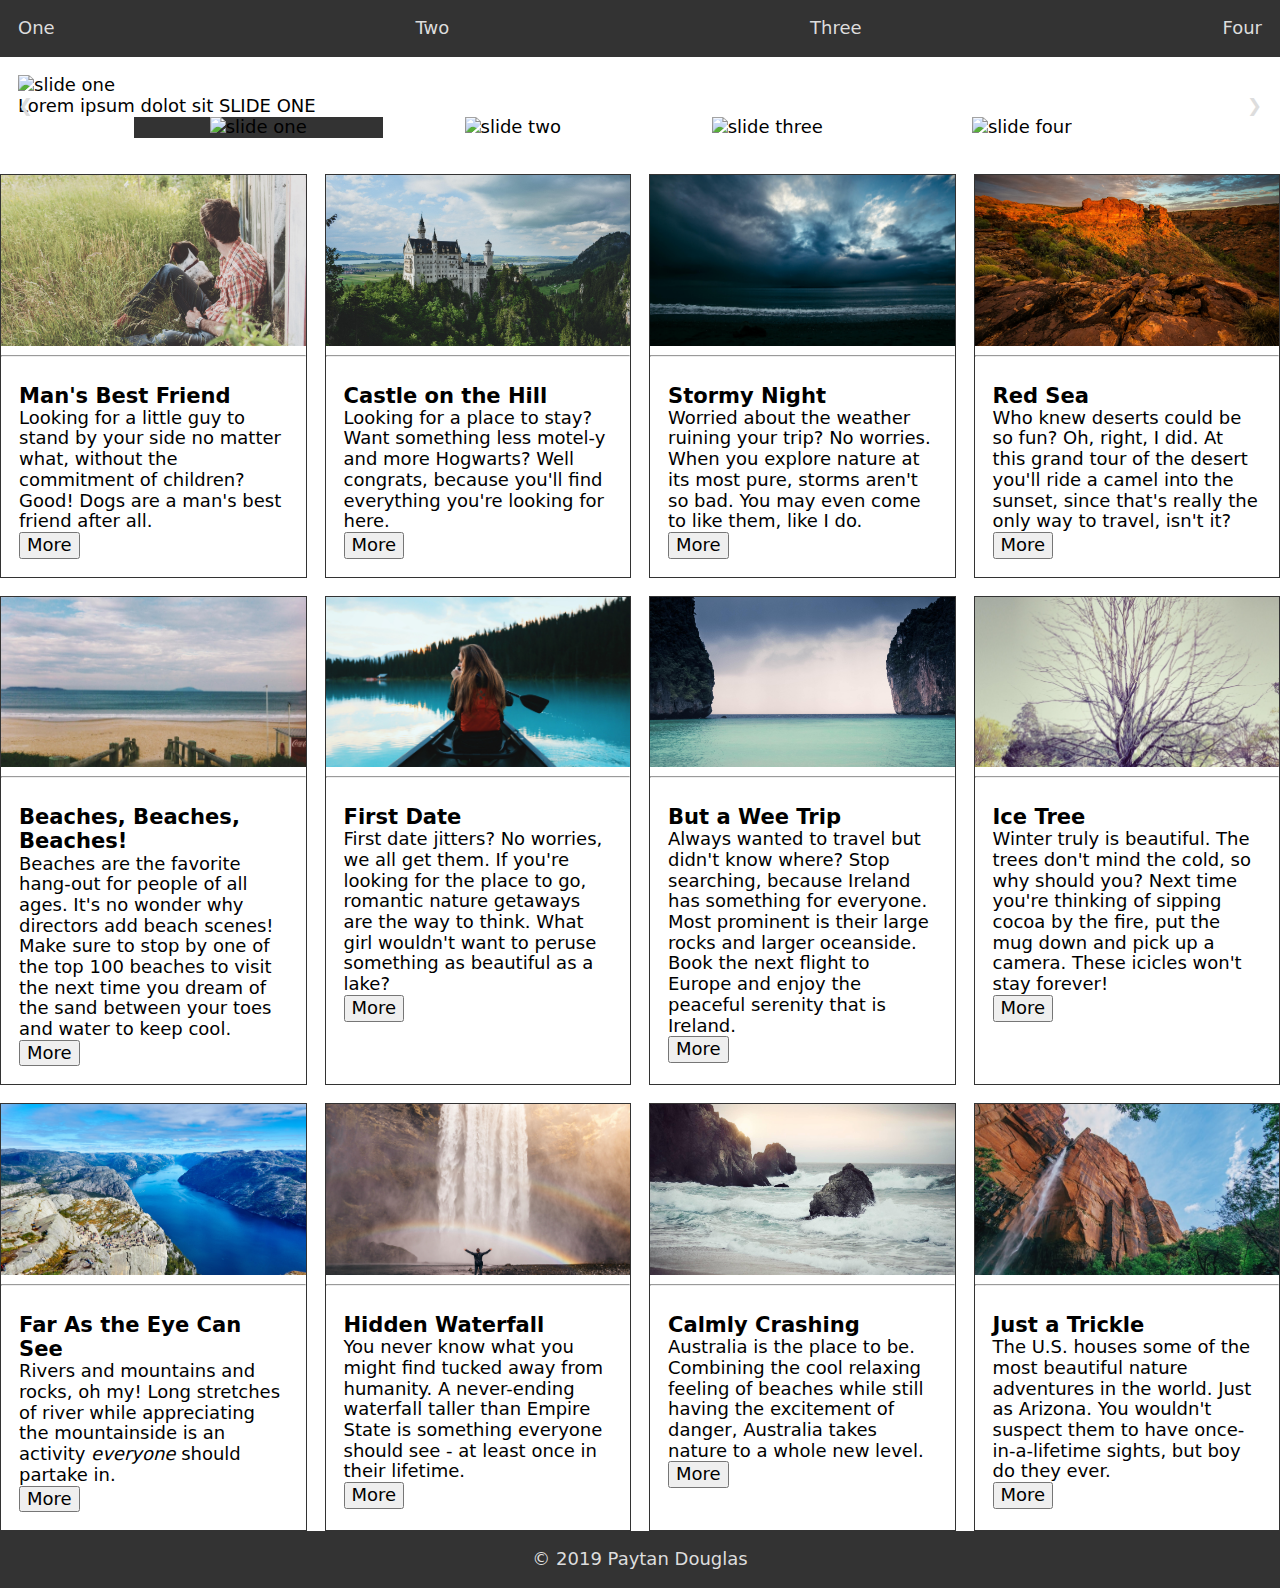
==== commit e9529e9c: "tried fixing the thing and it still doesn't work" ====
--- a/index.html
+++ b/index.html
@@ -56,56 +56,50 @@
         <div class="card-content">
           <h3>Man's Best Friend</h3>
           <p>Looking for a little guy to stand by your side no matter what, without the commitment of children? Good! Dogs are a man's best friend after all.</p>
-          <button id="button">Open Modal</button>
-        </div><!--end .content-->
-      </div><!--end .card -->
-
-      <div id="myModal" class="modal">
-        <div class="modal-content">
-          <span class="close">&times;</span>
-          <div class="modal-body">
-          	<img src="../img/cards/boywdog.jpg" alt="example" />
-        		<div class="eg-text">
-        			<h3>Man's Best Friend</h3>
-        			<p>Lorem ipsum dolor sit amet, consectetur adipisicing elit, sed do eiusmod tempor incididunt ut labore et dolore magna aliqua. Ut enim ad minim veniam, quis nostrud exercitation ullamco laboris nisi ut aliquip ex ea commodo consequat. Duis aute irure dolor in reprehenderit in voluptate velit esse cillum dolore eu fugiat nulla pariatur. Excepteur sint occaecat cupidatat non proident, sunt in culpa qui officia deserunt mollit anim id est laborum.</p>
-        		</div>
-        	</div><!--end .modal-body-->
-        </div><!--end .modal-content-->
-      </div><!--end .modal-->
-
-
-
+          <button class="button1">More</button>
+        </div><!--end .content-->
+      </div><!--end .card -->
+      <div id="1" class="modal">
+  		  <div class="modal-content">
+  		    <span class="close">&times;</span>
+  				<div class="modal-body">
+            <img src="../img/cards/boywdog.jpg" alt="example" />
+  					<div class="eg-text">
+  						<h3>Man's Best Friend</h3>
+  						<p>Lorem ipsum dolor sit amet, consectetur adipisicing elit, sed do eiusmod tempor incididunt ut labore et dolore magna aliqua. Ut enim ad minim veniam, quis nostrud exercitation ullamco laboris nisi ut aliquip ex ea commodo consequat. Duis aute irure dolor in reprehenderit in voluptate velit esse cillum dolore eu fugiat nulla pariatur. Excepteur sint occaecat cupidatat non proident, sunt in culpa qui officia deserunt mollit anim id est laborum.</p>
+  					</div>
+  				</div><!--end .modal-body-->
+  		  </div><!--end .modal-content-->
+  		</div><!--end .modal-->
       <div class="card two">
         <div class="thumb"></div><hr>
         <div class="card-content">
           <h3>Castle on the Hill</h3>
           <p>Looking for a place to stay? Want something less motel-y and more Hogwarts? Well congrats, because you'll find everything you're looking for here.</p>
-          <button id="button">Open Modal</button>
-        </div><!--end .content-->
-      </div><!--end .card -->
-
-      <div id="myModal" class="modal">
-        <div class="modal-content">
-          <span class="close">&times;</span>
-          <div class="modal-body">
-            <img src="../img/cards/hogwarts.jpg" alt="example" />
-            <div class="eg-text">
-              <h3>Castle on the Hill</h3>
-              <p>Lorem ipsum dolor sit amet, consectetur adipisicing elit, sed do eiusmod tempor incididunt ut labore et dolore magna aliqua. Ut enim ad minim veniam, quis nostrud exercitation ullamco laboris nisi ut aliquip ex ea commodo consequat. Duis aute irure dolor in reprehenderit in voluptate velit esse cillum dolore eu fugiat nulla pariatur. Excepteur sint occaecat cupidatat non proident, sunt in culpa qui officia deserunt mollit anim id est laborum.</p>
-            </div>
-          </div><!--end .modal-body-->
-        </div><!--end .modal-content-->
-      </div><!--end .modal-->
-
+          <button class="button2">More</button>
+        </div><!--end .content-->
+      </div><!--end .card -->
+      <div id="2" class="modal">
+  		  <div class="modal-content">
+  		    <span class="close">&times;</span>
+  				<div class="modal-body">
+            <img src="../img/cards/hogwatrs.jpg" alt="example" />
+  					<div class="eg-text">
+  						<h3>Castle on the Hill</h3>
+  						<p>Lorem ipsum dolor sit amet, consectetur adipisicing elit, sed do eiusmod tempor incididunt ut labore et dolore magna aliqua. Ut enim ad minim veniam, quis nostrud exercitation ullamco laboris nisi ut aliquip ex ea commodo consequat. Duis aute irure dolor in reprehenderit in voluptate velit esse cillum dolore eu fugiat nulla pariatur. Excepteur sint occaecat cupidatat non proident, sunt in culpa qui officia deserunt mollit anim id est laborum.</p>
+  					</div>
+  				</div><!--end .modal-body-->
+  		  </div><!--end .modal-content-->
+  		</div><!--end .modal-->
       <div class="card three">
         <div class="thumb"></div><hr>
         <div class="card-content">
           <h3>Stormy Night</h3>
           <p>Worried about the weather ruining your trip? No worries. When you explore nature at its most pure, storms aren't so bad. You may even come to like them, like I do.</p>
-          <button class="button">More</button>
-        </div><!--end .content-->
-      </div><!--end .card -->
-      <div id="09" class="modal">
+          <button class="button3">More</button>
+        </div><!--end .content-->
+      </div><!--end .card -->
+      <div id="3" class="modal">
   		  <div class="modal-content">
   		    <span class="close">&times;</span>
   				<div class="modal-body">
@@ -122,10 +116,10 @@
         <div class="card-content">
           <h3>Red Sea</h3>
           <p>Who knew deserts could be so fun? Oh, right, I did. At this grand tour of the desert you'll ride a camel into the sunset, since that's really the only way to travel, isn't it?</p>
-          <button class="button">More</button>
-        </div><!--end .content-->
-      </div><!--end .card -->
-      <div id="09" class="modal">
+          <button class="button4">More</button>
+        </div><!--end .content-->
+      </div><!--end .card -->
+      <div id="4" class="modal">
   		  <div class="modal-content">
   		    <span class="close">&times;</span>
   				<div class="modal-body">
@@ -142,10 +136,10 @@
         <div class="card-content">
           <h3>Beaches, Beaches, Beaches!</h3>
           <p>Beaches are the favorite hang-out for people of all ages. It's no wonder why directors add beach scenes! Make sure to stop by one of the top 100 beaches to visit the next time you dream of the sand between your toes and water to keep cool.</p>
-          <button class="button">More</button>
-        </div><!--end .content-->
-      </div><!--end .card -->
-      <div id="09" class="modal">
+          <button class="button5">More</button>
+        </div><!--end .content-->
+      </div><!--end .card -->
+      <div id="5" class="modal">
   		  <div class="modal-content">
   		    <span class="close">&times;</span>
   				<div class="modal-body">
@@ -162,10 +156,10 @@
         <div class="card-content">
           <h3>First Date</h3>
           <p>First date jitters? No worries, we all get them. If you're looking for the place to go, romantic nature getaways are the way to think. What girl wouldn't want to peruse something as beautiful as a lake?</p>
-          <button class="button">More</button>
-        </div><!--end .content-->
-      </div><!--end .card -->
-      <div id="09" class="modal">
+          <button class="button6">More</button>
+        </div><!--end .content-->
+      </div><!--end .card -->
+      <div id="6" class="modal">
   		  <div class="modal-content">
   		    <span class="close">&times;</span>
   				<div class="modal-body">
@@ -182,10 +176,10 @@
         <div class="card-content">
           <h3>But a Wee Trip</h3>
           <p>Always wanted to travel but didn't know where? Stop searching, because Ireland has something for everyone. Most prominent is their large rocks and larger oceanside. Book the next flight to Europe and enjoy the peaceful serenity that is Ireland.</p>
-          <button class="button">More</button>
-        </div><!--end .content-->
-      </div><!--end .card -->
-      <div id="09" class="modal">
+          <button class="button7">More</button>
+        </div><!--end .content-->
+      </div><!--end .card -->
+      <div id="7" class="modal">
   		  <div class="modal-content">
   		    <span class="close">&times;</span>
   				<div class="modal-body">
@@ -202,10 +196,10 @@
         <div class="card-content">
           <h3>Ice Tree</h3>
           <p>Winter truly is beautiful. The trees don't mind the cold, so why should you? Next time you're thinking of sipping cocoa by the fire, put the mug down and pick up a camera. These icicles won't stay forever!</p>
-          <button class="button">More</button>
-        </div><!--end .content-->
-      </div><!--end .card -->
-      <div id="09" class="modal">
+          <button class="button8">More</button>
+        </div><!--end .content-->
+      </div><!--end .card -->
+      <div id="8" class="modal">
   		  <div class="modal-content">
   		    <span class="close">&times;</span>
   				<div class="modal-body">
@@ -222,10 +216,10 @@
         <div class="card-content">
           <h3>Far As the Eye Can See</h3>
           <p>Rivers and mountains and rocks, oh my! Long stretches of river while appreciating the mountainside is an activity <em>everyone</em> should partake in.</p>
-          <button class="button">More</button>
-        </div><!--end .content-->
-      </div><!--end .card -->
-      <div id="09" class="modal">
+          <button class="button9">More</button>
+        </div><!--end .content-->
+      </div><!--end .card -->
+      <div id="9" class="modal">
   		  <div class="modal-content">
   		    <span class="close">&times;</span>
   				<div class="modal-body">
@@ -242,10 +236,10 @@
         <div class="card-content">
           <h3>Hidden Waterfall</h3>
           <p>You never know what you might find tucked away from humanity. A never-ending waterfall taller than Empire State is something everyone should see - at least once in their lifetime.</p>
-          <button class="button">More</button>
-        </div><!--end .content-->
-      </div><!--end .card -->
-      <div id="09" class="modal">
+          <button class="button10">More</button>
+        </div><!--end .content-->
+      </div><!--end .card -->
+      <div id="10" class="modal">
   		  <div class="modal-content">
   		    <span class="close">&times;</span>
   				<div class="modal-body">
@@ -262,10 +256,10 @@
         <div class="card-content">
           <h3>Calmly Crashing</h3>
           <p>Australia is the place to be. Combining the cool relaxing feeling of beaches while still having the excitement of danger, Australia takes nature to a whole new level.</p>
-          <button class="button">More</button>
-        </div><!--end .content-->
-      </div><!--end .card -->
-      <div id="09" class="modal">
+          <button class="button11">More</button>
+        </div><!--end .content-->
+      </div><!--end .card -->
+      <div id="11" class="modal">
   		  <div class="modal-content">
   		    <span class="close">&times;</span>
   				<div class="modal-body">
@@ -282,10 +276,10 @@
         <div class="card-content">
           <h3>Just a Trickle</h3>
           <p>The U.S. houses some of the most beautiful nature adventures in the world. Just as Arizona. You wouldn't suspect them to have once-in-a-lifetime sights, but boy do they ever.</p>
-          <button class="button">More</button>
-        </div><!--end .content-->
-      </div><!--end .card -->
-      <div id="09" class="modal">
+          <button class="button12">More</button>
+        </div><!--end .content-->
+      </div><!--end .card -->
+      <div id="12" class="modal">
   		  <div class="modal-content">
   		    <span class="close">&times;</span>
   				<div class="modal-body">
--- a/css/style.css
+++ b/css/style.css
@@ -111,39 +111,87 @@
 
 
 
-/* Button */
-
-
+/* Button
+button {
+  background: transparent;
+  padding: .45em .7em .4em .7em;
+  border-radius: 200px;
+  font-size: .7em;
+  text-decoration: none;
+  cursor: pointer;
+  text-transform: uppercase;
+}
+button, button:visited {
+  color: var(--prime);
+  border: 1.5px solid var(--prime);
+  transition: all 250ms ease-in-out;
+}
+button:hover, button:active {
+  color: var(--accent);
+  border-color: var(--accent);
+}
+*/
 
 /* Modal */
 .modal {
-  display: none;
-  position: fixed;
-  z-index: 1;
-  padding-top: 100px;
-  left: 0;
-  top: 0;
-  width: 100%;
-  height: 100%;
-  overflow: auto; /* Enable scroll if needed */
-  background-color: rgb(0,0,0); /* Fallback color */
-  background-color: rgba(0,0,0,0.4); /* Black w/ opacity */
+   display: none;/*-- hidden by default --*/
+   position: fixed; /*-- doesn't move on the screen --*/
+   z-index: 1100; /*-- sets higher than anything else so modal is in the very front --*/
+   left: 0; /*-- positions at zero pixels from the left --*/
+   top: 0; /*-- positions at zero pixels from the top --*/
+   width: 100%; /*-- fills the space --*/
+   height: 100%; /*-- fills the space --*/
+   overflow: auto; /*-- handles overflow as normal. --*/
+   background-color: rgba(10, 10, 10, .4); /*--slightly transparent--*/
 }
 .modal-content {
-  background-color: #fefefe;
-  margin: auto;
-  padding: 20px;
-  border: 1px solid #888;
-  width: 80%;
+   background-color: #FF5EA3;
+   color: #E856DD;
+   margin: 1rem auto;
+   padding: 1em;
+   width: 92%;
+   border-radius: 4px;
+   animation: fadein .3s ease-in-out; /*-- sets animation properties: name, duration, easing --*/
+}
+@keyframes fadein {
+  from{transform:scale(.1);} /*-- modal grows from very small to full size--*/
 }
 .close {
-  color: #aaaaaa;
-  float: right;
-  font-size: 28px;
-  font-weight: bold;
+   color: #DD6AFF;
+   font-size: 2.5em;
+   font-weight: bold;
+   position: absolute; /*-- always at the top right of the modal --*/
+   top: 5px;
+   right: 4.25%;
+   transition: all .2s ease-in;
+   text-shadow: 2px 2px 5px #FAFAFA,
+               -2px -2px 5px #FAFAFA,
+               2px -2px 5px #FAFAFA,
+               -2px 2px 5px #FAFAFA;
 }
 .close:hover, .close:focus {
-  color: #000;
-  text-decoration: none;
-  cursor: pointer;
+   color: #9E56E8;
+   text-decoration: none;
+   cursor: pointer;
 }
+.modal-body {
+  display: grid;
+  grid-template-columns: 1fr; /*-- default modal grid (for mobile screens)--*/
+  grid-gap: 2em;
+}
+.eg-text {
+  align-self: center;
+}
+.eg-text h3 {
+  margin-top: 0;
+  padding-top: 0;
+}
+.modal-body img {
+  margin-bottom: 1.5em;
+  width: 100%;
+  height: auto;
+}
+@media screen and (min-width: 1280px) { /*-- better modal display on largest screens --*/
+  .modal-body {grid-template-columns: 7fr 5fr;}
+
+}
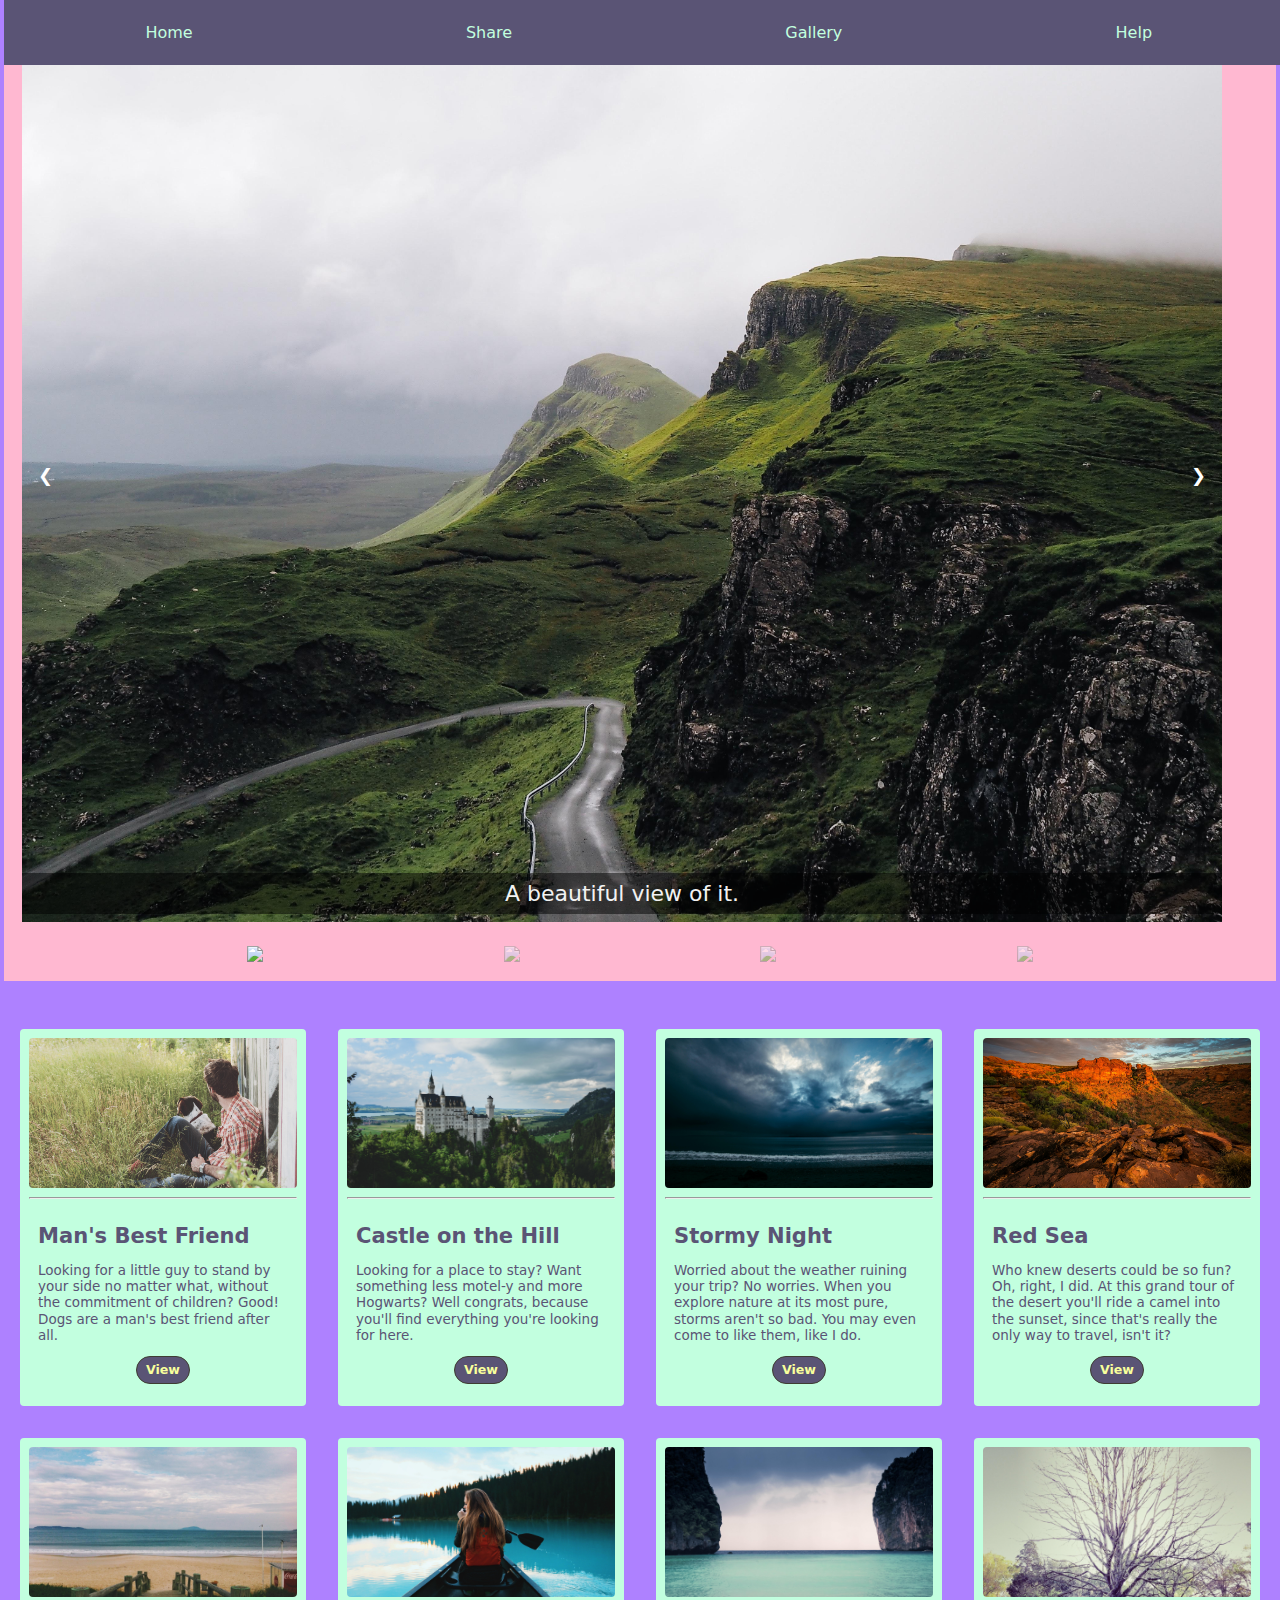
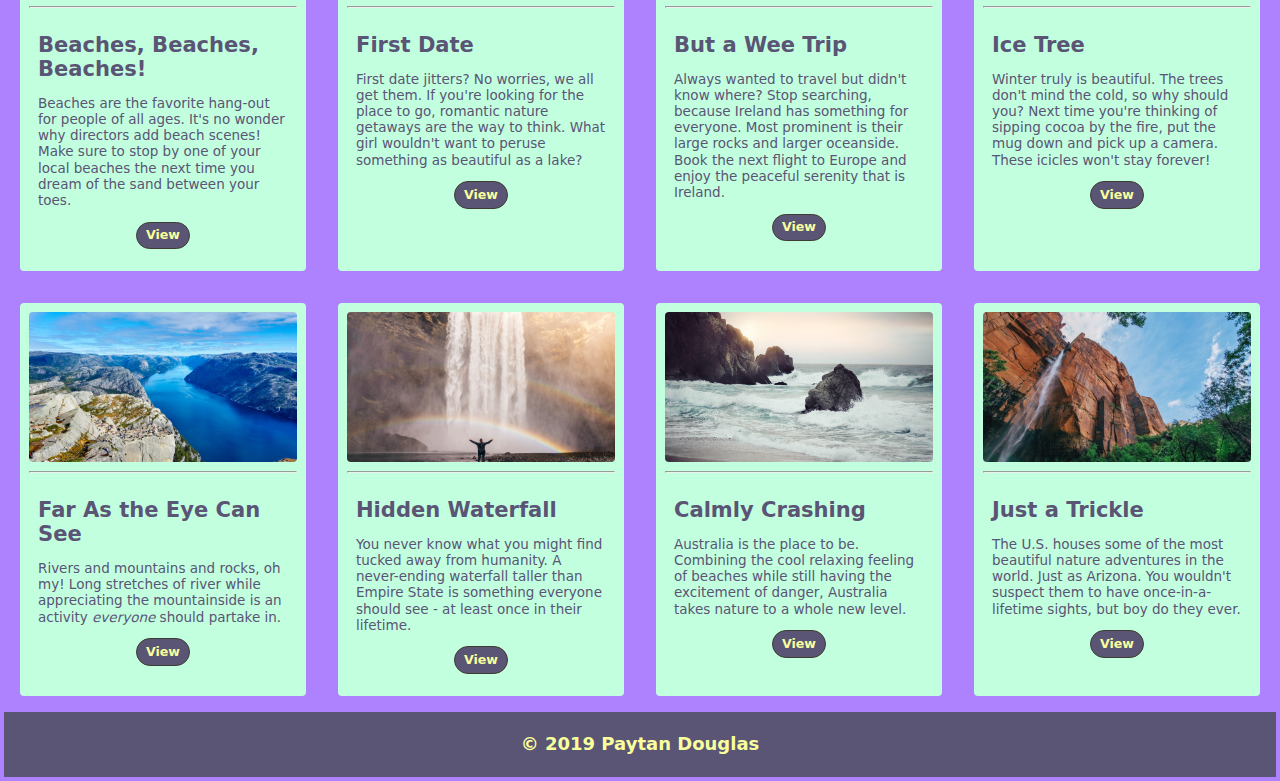
==== commit 271c2551: "changed everything to make it work" ====
--- a/index.html
+++ b/index.html
@@ -4,297 +4,304 @@
     <meta charset="utf-8">
     <meta https-equiv="X-UA-Compatible" content="IE=edge">
     <meta name="viewport" content="width=device-width, initial-scale=1">
-    <title>Media Gallery</title>
-    <link rel="stylesheet" href="css/sanitize.css"><!-- cross-browser compatibility -->
-    <link rel="stylesheet" href="css/style.css">
+    <title>eg_media_gallery</title>
+    <link rel="stylesheet" href="https://use.fontawesome.com/releases/v5.7.1/css/all.css" integrity="sha384-fnmOCqbTlWIlj8LyTjo7mOUStjsKC4pOpQbqyi7RrhN7udi9RwhKkMHpvLbHG9Sr" crossorigin="anonymous"><!-- font awesome CDN -->
+    <link rel="stylesheet" href="sanitize.css"><!-- cross-browser compatibility -->
+    <link rel="stylesheet" href="style.css"><!-- our stylesheet -->
   </head>
   <body>
-    <nav class="topnav" id="main-nav">
-      <a href="#" class="nav-links">One</a>
-      <a href="#" class="nav-links">Two</a>
-      <a href="#" class="nav-links">Three</a>
-      <a href="#" class="nav-links">Four</a>
-      <a href="javascript:void(0);" class="nav-link trigram" onclick="navToggle()">&#9776;</a>
+    <nav id="main-nav" class="topnav">
+      <a class="nav-item logo">
+        <span class="label"><i class="fas fa-home"></i>Home</span>
+      </a>
+      <a class="nav-item">
+        <span class="label"><i class="fas fa-share-alt"></i>Share</span>
+      </a>
+      <a class="nav-item">
+        <span class="label"><i class="fas fa-images"></i>Gallery</span>
+      </a>
+      <a class="nav-item more">
+        <span class="label"><i class="fas fa-question-circle"></i>Help</span>
+      </a>
+      <a href="javascript:void(0);" class="nav-item trigram" onclick="navToggle()">&#9776;</a>
     </nav>
     <section class="slideshow">
       <div class="slideshow-wrap">
-        <div class="slides fade">
-          <img src="https://picsum.photos/1280/448/?image=12" alt="slide one">
-          <p class="caption">Lorem ipsum dolot sit SLIDE ONE</p>
-        </div>
-
-        <div class="slides fade">
-          <img src="https://picsum.photos/1280/448/?image=13" alt="slide two">
-          <p class="caption">Lorem ipsum dolot sit SLIDE two</p>
-        </div>
-
-        <div class="slides fade">
-          <img src="https://picsum.photos/1280/448/?image=15" alt="slide three">
-          <p class="caption">Lorem ipsum dolot sit SLIDE three</p>
-        </div>
-
-        <div class="slides fade">
-          <img src="https://picsum.photos/1280/448/?image=17" alt="slide four">
-          <p class="caption">Lorem ipsum dolot sit SLIDE four</p>
-        </div>
-
+        <div class="slide fade">
+          <img src="img2/cards/used/ireland.jpg"/>
+          <div class="captiontext">A beautiful view of it.</div>
+        </div>
+        <div class="slide fade">
+          <img src="img2/cards/used/northernsky.jfif"/>
+          <div class="captiontext">The whole thing in all its glory.</div>
+        </div>
+        <div class="slide fade">
+          <img src="img2/cards/used/creepytwilight.jpg"/>
+          <div class="captiontext">Out at the edges of it.</div>
+        </div>
+        <div class="slide fade">
+          <img src="img2/cards/used/cottoncandy.jpg"/>
+          <div class="captiontext">Deep inside the heart of it.</div>
+        </div>
         <a class="prev" onclick="plusSlides(-1)">&#10094;</a>
         <a class="next" onclick="plusSlides(1)">&#10095;</a>
-
       </div>
-      <div class="dot-wrap">
-        <span class="dot" onclick="currentSlide(1)"><img src="https://picsum.photos/1280/448/?image=12" alt="slide one"></span>
-        <span class="dot" onclick="currentSlide(2)"><img src="https://picsum.photos/1280/448/?image=13" alt="slide two"></span>
-        <span class="dot" onclick="currentSlide(3)"><img src="https://picsum.photos/1280/448/?image=15" alt="slide three"></span>
-        <span class="dot" onclick="currentSlide(4)"><img src="https://picsum.photos/1280/448/?image=17" alt="slide four"></span>
+      <br/>
+      <div class="text-center">
+        <span class="dot" onclick="currentSlide(1)"><img src="https://picsum.photos/1280/448/?image=12"/></span>
+        <span class="dot" onclick="currentSlide(2)"><img src="https://picsum.photos/1280/448/?image=13"/></span>
+        <span class="dot" onclick="currentSlide(3)"><img src="https://picsum.photos/1280/448/?image=15"/></span>
+        <span class="dot" onclick="currentSlide(4)"><img src="https://picsum.photos/1280/448/?image=16"/></span>
       </div>
-
     </section>
     <article class="grid-container">
       <div class="card one">
-        <div class="thumb"></div><hr>
-        <div class="card-content">
-          <h3>Man's Best Friend</h3>
-          <p>Looking for a little guy to stand by your side no matter what, without the commitment of children? Good! Dogs are a man's best friend after all.</p>
-          <button class="button1">More</button>
-        </div><!--end .content-->
-      </div><!--end .card -->
-      <div id="1" class="modal">
-  		  <div class="modal-content">
-  		    <span class="close">&times;</span>
-  				<div class="modal-body">
-            <img src="../img/cards/boywdog.jpg" alt="example" />
+        <div class="thumb"></div><hr />
+        <div class="card-content">
+          <h3 class="card-title">Man's Best Friend</h3>
+          <p class="card-text">Looking for a little guy to stand by your side no matter what, without the commitment of children? Good! Dogs are a man's best friend after all.</p>
+          <button data-modal="#09" class="card-more button">View</button>
+        </div>
+      </div><!--end .card -->
+      <div id="09" class="modal">
+  		  <div class="modal-content">
+  		    <span class="close">&times;</span>
+  				<div class="modal-body">
+            <img src="img2/cards/used/boywdog.jpg" alt="example" />
   					<div class="eg-text">
   						<h3>Man's Best Friend</h3>
-  						<p>Lorem ipsum dolor sit amet, consectetur adipisicing elit, sed do eiusmod tempor incididunt ut labore et dolore magna aliqua. Ut enim ad minim veniam, quis nostrud exercitation ullamco laboris nisi ut aliquip ex ea commodo consequat. Duis aute irure dolor in reprehenderit in voluptate velit esse cillum dolore eu fugiat nulla pariatur. Excepteur sint occaecat cupidatat non proident, sunt in culpa qui officia deserunt mollit anim id est laborum.</p>
-  					</div>
-  				</div><!--end .modal-body-->
-  		  </div><!--end .modal-content-->
+  						<p>I always keep a cup of tea next to my expensive electronics, just in case I need to ruin them quickly . . . Ut enim ad minim veniam, quis nostrud exercitation ullamco laboris nisi ut aliquip ex ea commodo consequat. Duis aute irure dolor in reprehenderit in voluptate velit esse cillum dolore eu fugiat nulla pariatur. Excepteur sint occaecat cupidatat non proident, sunt in culpa qui officia deserunt mollit anim id est laborum.</p>
+  					</div>
+  				</div>
+  		  </div>
   		</div><!--end .modal-->
       <div class="card two">
-        <div class="thumb"></div><hr>
-        <div class="card-content">
-          <h3>Castle on the Hill</h3>
-          <p>Looking for a place to stay? Want something less motel-y and more Hogwarts? Well congrats, because you'll find everything you're looking for here.</p>
-          <button class="button2">More</button>
-        </div><!--end .content-->
-      </div><!--end .card -->
-      <div id="2" class="modal">
-  		  <div class="modal-content">
-  		    <span class="close">&times;</span>
-  				<div class="modal-body">
-            <img src="../img/cards/hogwatrs.jpg" alt="example" />
+        <div class="thumb"></div><hr />
+        <div class="card-content">
+          <h3 class="card-title">Castle on the Hill</h3>
+          <p class="card-text">Looking for a place to stay? Want something less motel-y and more Hogwarts? Well congrats, because you'll find everything you're looking for here.</p>
+          <button data-modal="#24" class="card-more button">View</button>
+        </div>
+      </div><!--end .card -->
+      <div id="24" class="modal">
+  		  <div class="modal-content">
+  		    <span class="close">&times;</span>
+  				<div class="modal-body">
+            <img src="img2/cards/used/hogwarts.jpg" alt="example" />
   					<div class="eg-text">
   						<h3>Castle on the Hill</h3>
-  						<p>Lorem ipsum dolor sit amet, consectetur adipisicing elit, sed do eiusmod tempor incididunt ut labore et dolore magna aliqua. Ut enim ad minim veniam, quis nostrud exercitation ullamco laboris nisi ut aliquip ex ea commodo consequat. Duis aute irure dolor in reprehenderit in voluptate velit esse cillum dolore eu fugiat nulla pariatur. Excepteur sint occaecat cupidatat non proident, sunt in culpa qui officia deserunt mollit anim id est laborum.</p>
-  					</div>
-  				</div><!--end .modal-body-->
-  		  </div><!--end .modal-content-->
+  						<p>Books are always best when slightly out of focus and blurred, so you don't have to actually read them . . . Ut enim ad minim veniam, quis nostrud exercitation ullamco laboris nisi ut aliquip ex ea commodo consequat. Duis aute irure dolor in reprehenderit in voluptate velit esse cillum dolore eu fugiat nulla pariatur. Excepteur sint occaecat cupidatat non proident, sunt in culpa qui officia deserunt mollit anim id est laborum.</p>
+  					</div>
+  				</div>
+  		  </div>
   		</div><!--end .modal-->
       <div class="card three">
-        <div class="thumb"></div><hr>
-        <div class="card-content">
-          <h3>Stormy Night</h3>
-          <p>Worried about the weather ruining your trip? No worries. When you explore nature at its most pure, storms aren't so bad. You may even come to like them, like I do.</p>
-          <button class="button3">More</button>
-        </div><!--end .content-->
-      </div><!--end .card -->
-      <div id="3" class="modal">
-  		  <div class="modal-content">
-  		    <span class="close">&times;</span>
-  				<div class="modal-body">
-            <img src="../img/cards/darkocean.jpg" alt="example" />
-  					<div class="eg-text">
+        <div class="thumb"></div><hr />
+        <div class="card-content">
+          <h3 class="card-title">Stormy Night</h3>
+          <p class="card-text">Worried about the weather ruining your trip? No worries. When you explore nature at its most pure, storms aren't so bad. You may even come to like them, like I do.</p>
+          <button data-modal="#35" class="card-more button">View</button>
+        </div>
+      </div><!--end .card -->
+      <div id="35" class="modal">
+  		  <div class="modal-content">
+  		    <span class="close">&times;</span>
+  				<div class="modal-body">
+            <img src="img2/cards/used/darkocean.jpg" alt="example" />
+  					<div class="eg-text">dot
   						<h3>Stormy Night</h3>
-  						<p>Lorem ipsum dolor sit amet, consectetur adipisicing elit, sed do eiusmod tempor incididunt ut labore et dolore magna aliqua. Ut enim ad minim veniam, quis nostrud exercitation ullamco laboris nisi ut aliquip ex ea commodo consequat. Duis aute irure dolor in reprehenderit in voluptate velit esse cillum dolore eu fugiat nulla pariatur. Excepteur sint occaecat cupidatat non proident, sunt in culpa qui officia deserunt mollit anim id est laborum.</p>
-  					</div>
-  				</div><!--end .modal-body-->
-  		  </div><!--end .modal-content-->
+  						<p>The fruits of many common cacti are covered in spines, so don't try to eat them . . .  Ut enim ad minim veniam, quis nostrud exercitation ullamco laboris nisi ut aliquip ex ea commodo consequat. Duis aute irure dolor in reprehenderit in voluptate velit esse cillum dolore eu fugiat nulla pariatur. Excepteur sint occaecat cupidatat non proident, sunt in culpa qui officia deserunt mollit anim id est laborum.</p>
+  					</div>
+  				</div>
+  		  </div>
   		</div><!--end .modal-->
       <div class="card four">
-        <div class="thumb"></div><hr>
-        <div class="card-content">
-          <h3>Red Sea</h3>
-          <p>Who knew deserts could be so fun? Oh, right, I did. At this grand tour of the desert you'll ride a camel into the sunset, since that's really the only way to travel, isn't it?</p>
-          <button class="button4">More</button>
-        </div><!--end .content-->
-      </div><!--end .card -->
-      <div id="4" class="modal">
-  		  <div class="modal-content">
-  		    <span class="close">&times;</span>
-  				<div class="modal-body">
-            <img src="../img/cards/desert.jpg" alt="example" />
+        <div class="thumb"></div><hr />
+        <div class="card-content">
+          <h3 class="card-title">Red Sea</h3>
+          <p class="card-text">Who knew deserts could be so fun? Oh, right, I did. At this grand tour of the desert you'll ride a camel into the sunset, since that's really the only way to travel, isn't it?</p>
+          <button data-modal="#44" class="card-more button">View</button>
+        </div>
+      </div><!--end .card -->
+      <div id="44" class="modal">
+  		  <div class="modal-content">
+  		    <span class="close">&times;</span>
+  				<div class="modal-body">
+            <img src="img2/cards/used/desert.jpg" alt="example" />
   					<div class="eg-text">
   						<h3>Red Sea</h3>
-  						<p>Lorem ipsum dolor sit amet, consectetur adipisicing elit, sed do eiusmod tempor incididunt ut labore et dolore magna aliqua. Ut enim ad minim veniam, quis nostrud exercitation ullamco laboris nisi ut aliquip ex ea commodo consequat. Duis aute irure dolor in reprehenderit in voluptate velit esse cillum dolore eu fugiat nulla pariatur. Excepteur sint occaecat cupidatat non proident, sunt in culpa qui officia deserunt mollit anim id est laborum.</p>
-  					</div>
-  				</div><!--end .modal-body-->
-  		  </div><!--end .modal-content-->
+  						<p>This stormy gray coastline could be just about anywhere: Atlantic, Pacific, a Great Lake . . . Ut enim ad minim veniam, quis nostrud exercitation ullamco laboris nisi ut aliquip ex ea commodo consequat. Duis aute irure dolor in reprehenderit in voluptate velit esse cillum dolore eu fugiat nulla pariatur. Excepteur sint occaecat cupidatat non proident, sunt in culpa qui officia deserunt mollit anim id est laborum.</p>
+  					</div>
+  				</div>
+  		  </div>
   		</div><!--end .modal-->
       <div class="card five">
-        <div class="thumb"></div><hr>
-        <div class="card-content">
-          <h3>Beaches, Beaches, Beaches!</h3>
-          <p>Beaches are the favorite hang-out for people of all ages. It's no wonder why directors add beach scenes! Make sure to stop by one of the top 100 beaches to visit the next time you dream of the sand between your toes and water to keep cool.</p>
-          <button class="button5">More</button>
-        </div><!--end .content-->
-      </div><!--end .card -->
-      <div id="5" class="modal">
-  		  <div class="modal-content">
-  		    <span class="close">&times;</span>
-  				<div class="modal-body">
-            <img src="../img/cards/h20.jpg" alt="example" />
+        <div class="thumb"></div><hr />
+        <div class="card-content">
+          <h3 class="card-title">Beaches, Beaches, Beaches!</h3>
+          <p class="card-text">Beaches are the favorite hang-out for people of all ages. It's no wonder why directors add beach scenes! Make sure to stop by one of your local beaches the next time you dream of the sand between your toes.</p>
+          <button data-modal="#54" class="card-more button">View</button>
+        </div>
+      </div><!--end .card -->
+      <div id="54" class="modal">
+  		  <div class="modal-content">
+  		    <span class="close">&times;</span>
+  				<div class="modal-body">
+            <img src="img2/cards/used/h20.jpg" alt="example" />
   					<div class="eg-text">
   						<h3>Beaches, Beaches, Beaches!</h3>
-  						<p>Lorem ipsum dolor sit amet, consectetur adipisicing elit, sed do eiusmod tempor incididunt ut labore et dolore magna aliqua. Ut enim ad minim veniam, quis nostrud exercitation ullamco laboris nisi ut aliquip ex ea commodo consequat. Duis aute irure dolor in reprehenderit in voluptate velit esse cillum dolore eu fugiat nulla pariatur. Excepteur sint occaecat cupidatat non proident, sunt in culpa qui officia deserunt mollit anim id est laborum.</p>
-  					</div>
-  				</div><!--end .modal-body-->
-  		  </div><!--end .modal-content-->
+  						<p>No sky was ever this blue, but the filter makes it seem like you are regarding an alien vista . . . Ut enim ad minim veniam, quis nostrud exercitation ullamco laboris nisi ut aliquip ex ea commodo consequat. Duis aute irure dolor in reprehenderit in voluptate velit esse cillum dolore eu fugiat nulla pariatur. Excepteur sint occaecat cupidatat non proident, sunt in culpa qui officia deserunt mollit anim id est laborum.</p>
+  					</div>
+  				</div>
+  		  </div>
   		</div><!--end .modal-->
       <div class="card six">
-        <div class="thumb"></div><hr>
-        <div class="card-content">
-          <h3>First Date</h3>
-          <p>First date jitters? No worries, we all get them. If you're looking for the place to go, romantic nature getaways are the way to think. What girl wouldn't want to peruse something as beautiful as a lake?</p>
-          <button class="button6">More</button>
-        </div><!--end .content-->
-      </div><!--end .card -->
-      <div id="6" class="modal">
-  		  <div class="modal-content">
-  		    <span class="close">&times;</span>
-  				<div class="modal-body">
-            <img src="../img/cards/girlonlake.jpg" alt="example" />
+        <div class="thumb"></div><hr />
+        <div class="card-content">
+          <h3 class="card-title">First Date</h3>
+          <p class="card-text">First date jitters? No worries, we all get them. If you're looking for the place to go, romantic nature getaways are the way to think. What girl wouldn't want to peruse something as beautiful as a lake?</p>
+          <button data-modal="#59" class="card-more button">View</button>
+        </div>
+      </div><!--end .card -->
+      <div id="59" class="modal">
+  		  <div class="modal-content">
+  		    <span class="close">&times;</span>
+  				<div class="modal-body">
+            <img src="img2/cards/used/girlonlake.jpg" alt="example" />
   					<div class="eg-text">
   						<h3>First Date</h3>
-  						<p>Lorem ipsum dolor sit amet, consectetur adipisicing elit, sed do eiusmod tempor incididunt ut labore et dolore magna aliqua. Ut enim ad minim veniam, quis nostrud exercitation ullamco laboris nisi ut aliquip ex ea commodo consequat. Duis aute irure dolor in reprehenderit in voluptate velit esse cillum dolore eu fugiat nulla pariatur. Excepteur sint occaecat cupidatat non proident, sunt in culpa qui officia deserunt mollit anim id est laborum.</p>
-  					</div>
-  				</div><!--end .modal-body-->
-  		  </div><!--end .modal-content-->
+  						<p>This photo of the fence is really old. The fence isn't old, it's new, but the photo is really, really old . . . Ut enim ad minim veniam, quis nostrud exercitation ullamco laboris nisi ut aliquip ex ea commodo consequat. Duis aute irure dolor in reprehenderit in voluptate velit esse cillum dolore eu fugiat nulla pariatur. Excepteur sint occaecat cupidatat non proident, sunt in culpa qui officia deserunt mollit anim id est laborum.</p>
+  					</div>
+  				</div>
+  		  </div>
   		</div><!--end .modal-->
       <div class="card seven">
-        <div class="thumb"></div><hr>
-        <div class="card-content">
-          <h3>But a Wee Trip</h3>
-          <p>Always wanted to travel but didn't know where? Stop searching, because Ireland has something for everyone. Most prominent is their large rocks and larger oceanside. Book the next flight to Europe and enjoy the peaceful serenity that is Ireland.</p>
-          <button class="button7">More</button>
-        </div><!--end .content-->
-      </div><!--end .card -->
-      <div id="7" class="modal">
-  		  <div class="modal-content">
-  		    <span class="close">&times;</span>
-  				<div class="modal-body">
-            <img src="../img/cards/howtotrainyourdragon.jpg" alt="example" />
+        <div class="thumb"></div><hr />
+        <div class="card-content">
+          <h3 class="card-title">But a Wee Trip</h3>
+          <p class="card-text">Always wanted to travel but didn't know where? Stop searching, because Ireland has something for everyone. Most prominent is their large rocks and larger oceanside. Book the next flight to Europe and enjoy the peaceful serenity that is Ireland.</p>
+          <button data-modal="#71" class="card-more button">View</button>
+        </div>
+      </div><!--end .card -->
+      <div id="71" class="modal">
+  		  <div class="modal-content">
+  		    <span class="close">&times;</span>
+  				<div class="modal-body">
+            <img src="img2/cards/used/howtotrainyourdragon.jpg" alt="example" />
   					<div class="eg-text">
   						<h3>But a Wee Trip</h3>
-  						<p>Lorem ipsum dolor sit amet, consectetur adipisicing elit, sed do eiusmod tempor incididunt ut labore et dolore magna aliqua. Ut enim ad minim veniam, quis nostrud exercitation ullamco laboris nisi ut aliquip ex ea commodo consequat. Duis aute irure dolor in reprehenderit in voluptate velit esse cillum dolore eu fugiat nulla pariatur. Excepteur sint occaecat cupidatat non proident, sunt in culpa qui officia deserunt mollit anim id est laborum.</p>
-  					</div>
-  				</div><!--end .modal-body-->
-  		  </div><!--end .modal-content-->
+  						<p>Regular lawnmowing needed to keep our swing clear of the grass. Would be interested in contracting goats . . . Ut enim ad minim veniam, quis nostrud exercitation ullamco laboris nisi ut aliquip ex ea commodo consequat. Duis aute irure dolor in reprehenderit in voluptate velit esse cillum dolore eu fugiat nulla pariatur. Excepteur sint occaecat cupidatat non proident, sunt in culpa qui officia deserunt mollit anim id est laborum.</p>
+  					</div>
+  				</div>
+  		  </div>
   		</div><!--end .modal-->
       <div class="card eight">
-        <div class="thumb"></div><hr>
-        <div class="card-content">
-          <h3>Ice Tree</h3>
-          <p>Winter truly is beautiful. The trees don't mind the cold, so why should you? Next time you're thinking of sipping cocoa by the fire, put the mug down and pick up a camera. These icicles won't stay forever!</p>
-          <button class="button8">More</button>
-        </div><!--end .content-->
-      </div><!--end .card -->
-      <div id="8" class="modal">
-  		  <div class="modal-content">
-  		    <span class="close">&times;</span>
-  				<div class="modal-body">
-            <img src="../img/cards/icetree.jpg" alt="example" />
+        <div class="thumb"></div><hr />
+        <div class="card-content">
+          <h3 class="card-title">Ice Tree</h3>
+          <p class="card-text">Winter truly is beautiful. The trees don't mind the cold, so why should you? Next time you're thinking of sipping cocoa by the fire, put the mug down and pick up a camera. These icicles won't stay forever!</p>
+          <button data-modal="#32" class="card-more button">View</button>
+        </div>
+      </div><!--end .card -->
+      <div id="32" class="modal">
+  		  <div class="modal-content">
+  		    <span class="close">&times;</span>
+  				<div class="modal-body">
+            <img src="img2/cards/used/icetree.jpg" alt="example" />
   					<div class="eg-text">
   						<h3>Ice Tree</h3>
-  						<p>Lorem ipsum dolor sit amet, consectetur adipisicing elit, sed do eiusmod tempor incididunt ut labore et dolore magna aliqua. Ut enim ad minim veniam, quis nostrud exercitation ullamco laboris nisi ut aliquip ex ea commodo consequat. Duis aute irure dolor in reprehenderit in voluptate velit esse cillum dolore eu fugiat nulla pariatur. Excepteur sint occaecat cupidatat non proident, sunt in culpa qui officia deserunt mollit anim id est laborum.</p>
-  					</div>
-  				</div><!--end .modal-body-->
-  		  </div><!--end .modal-content-->
+  						<p>There's always an open seat on this classic bench that also serves as a roost for local pigeons. Ut enim ad minim veniam, quis nostrud exercitation ullamco laboris nisi ut aliquip ex ea commodo consequat. Duis aute irure dolor in reprehenderit in voluptate velit esse cillum dolore eu fugiat nulla pariatur. Excepteur sint occaecat cupidatat non proident, sunt in culpa qui officia deserunt mollit anim id est laborum.</p>
+  					</div>
+  				</div>
+  		  </div>
   		</div><!--end .modal-->
       <div class="card nine">
-        <div class="thumb"></div><hr>
-        <div class="card-content">
-          <h3>Far As the Eye Can See</h3>
-          <p>Rivers and mountains and rocks, oh my! Long stretches of river while appreciating the mountainside is an activity <em>everyone</em> should partake in.</p>
-          <button class="button9">More</button>
-        </div><!--end .content-->
-      </div><!--end .card -->
-      <div id="9" class="modal">
-  		  <div class="modal-content">
-  		    <span class="close">&times;</span>
-  				<div class="modal-body">
-            <img src="../img/cards/riverraveign.jpg" alt="example" />
+        <div class="thumb"></div><hr />
+        <div class="card-content">
+          <h3 class="card-title">Far As the Eye Can See</h3>
+          <p class="card-text">Rivers and mountains and rocks, oh my! Long stretches of river while appreciating the mountainside is an activity <em>everyone</em> should partake in.</p>
+          <button data-modal="#19" class="card-more button">View</button>
+        </div>
+      </div><!--end .card -->
+      <div id="19" class="modal">
+  		  <div class="modal-content">
+  		    <span class="close">&times;</span>
+  				<div class="modal-body">
+            <img src="img2/cards/used/riverraveign.jpg" alt="example" />
   					<div class="eg-text">
   						<h3>Far As the Eye Can See</h3>
-  						<p>Lorem ipsum dolor sit amet, consectetur adipisicing elit, sed do eiusmod tempor incididunt ut labore et dolore magna aliqua. Ut enim ad minim veniam, quis nostrud exercitation ullamco laboris nisi ut aliquip ex ea commodo consequat. Duis aute irure dolor in reprehenderit in voluptate velit esse cillum dolore eu fugiat nulla pariatur. Excepteur sint occaecat cupidatat non proident, sunt in culpa qui officia deserunt mollit anim id est laborum.</p>
-  					</div>
-  				</div><!--end .modal-body-->
-  		  </div><!--end .modal-content-->
+  						<p>This tree is infected by a rare fungus/mold hybrid that scientists suspect was originally carried by a pineapple. Ut enim ad minim veniam, quis nostrud exercitation ullamco laboris nisi ut aliquip ex ea commodo consequat. Duis aute irure dolor in reprehenderit in voluptate velit esse cillum dolore eu fugiat nulla pariatur. Excepteur sint occaecat cupidatat non proident, sunt in culpa qui officia deserunt mollit anim id est laborum.</p>
+  					</div>
+  				</div>
+  		  </div>
   		</div><!--end .modal-->
       <div class="card ten">
-        <div class="thumb"></div><hr>
-        <div class="card-content">
-          <h3>Hidden Waterfall</h3>
-          <p>You never know what you might find tucked away from humanity. A never-ending waterfall taller than Empire State is something everyone should see - at least once in their lifetime.</p>
-          <button class="button10">More</button>
-        </div><!--end .content-->
-      </div><!--end .card -->
-      <div id="10" class="modal">
-  		  <div class="modal-content">
-  		    <span class="close">&times;</span>
-  				<div class="modal-body">
-            <img src="../img/cards/waterfallrainbow.jpg" alt="example" />
-  					<div class="eg-text">
-  						<h3>Hidden Valley</h3>
-  						<p>Lorem ipsum dolor sit amet, consectetur adipisicing elit, sed do eiusmod tempor incididunt ut labore et dolore magna aliqua. Ut enim ad minim veniam, quis nostrud exercitation ullamco laboris nisi ut aliquip ex ea commodo consequat. Duis aute irure dolor in reprehenderit in voluptate velit esse cillum dolore eu fugiat nulla pariatur. Excepteur sint occaecat cupidatat non proident, sunt in culpa qui officia deserunt mollit anim id est laborum.</p>
-  					</div>
-  				</div><!--end .modal-body-->
-  		  </div><!--end .modal-content-->
+        <div class="thumb"></div><hr />
+        <div class="card-content">
+          <h3 class="card-title">Hidden Waterfall</h3>
+          <p class="card-text">You never know what you might find tucked away from humanity. A never-ending waterfall taller than Empire State is something everyone should see - at least once in their lifetime.</p>
+          <button data-modal="#06" class="card-more button">View</button>
+        </div>
+      </div><!--end .card -->
+      <div id="06" class="modal">
+  		  <div class="modal-content">
+  		    <span class="close">&times;</span>
+  				<div class="modal-body">
+            <img src="img2/cards/used/waterfallrainbow.jpg" alt="example" />
+  					<div class="eg-text">
+  						<h3>Hidden Waterfall</h3>
+  						<p>Just wanted to show the glass of water I keep next to my devices from a slightly different angle. Ut enim ad minim veniam, quis nostrud exercitation ullamco laboris nisi ut aliquip ex ea commodo consequat. Duis aute irure dolor in reprehenderit in voluptate velit esse cillum dolore eu fugiat nulla pariatur. Excepteur sint occaecat cupidatat non proident, sunt in culpa qui officia deserunt mollit anim id est laborum.</p>
+  					</div>
+  				</div>
+  		  </div>
   		</div><!--end .modal-->
       <div class="card eleven">
-        <div class="thumb"></div><hr>
-        <div class="card-content">
-          <h3>Calmly Crashing</h3>
-          <p>Australia is the place to be. Combining the cool relaxing feeling of beaches while still having the excitement of danger, Australia takes nature to a whole new level.</p>
-          <button class="button11">More</button>
-        </div><!--end .content-->
-      </div><!--end .card -->
-      <div id="11" class="modal">
-  		  <div class="modal-content">
-  		    <span class="close">&times;</span>
-  				<div class="modal-body">
-            <img src="../img/cards/wavescrashing.jpg" alt="example" />
+        <div class="thumb"></div><hr />
+        <div class="card-content">
+          <h3 class="card-title">Calmly Crashing</h3>
+          <p class="card-text">Australia is the place to be. Combining the cool relaxing feeling of beaches while still having the excitement of danger, Australia takes nature to a whole new level.</p>
+          <button data-modal="#23" class="card-more button">View</button>
+        </div>
+      </div><!--end .card -->
+      <div id="23" class="modal">
+  		  <div class="modal-content">
+  		    <span class="close">&times;</span>
+  				<div class="modal-body">
+            <img src="img2/cards/used/wavescrashing.jpg" alt="example" />
   					<div class="eg-text">
   						<h3>Calmly Crashing</h3>
-  						<p>Lorem ipsum dolor sit amet, consectetur adipisicing elit, sed do eiusmod tempor incididunt ut labore et dolore magna aliqua. Ut enim ad minim veniam, quis nostrud exercitation ullamco laboris nisi ut aliquip ex ea commodo consequat. Duis aute irure dolor in reprehenderit in voluptate velit esse cillum dolore eu fugiat nulla pariatur. Excepteur sint occaecat cupidatat non proident, sunt in culpa qui officia deserunt mollit anim id est laborum.</p>
-  					</div>
-  				</div><!--end .modal-body-->
-  		  </div><!--end .modal-content-->
+  						<p>What's better than a fork? Three forks, of course. Not much better, though, and they do take up extra space, so. Ut enim ad minim veniam, quis nostrud exercitation ullamco laboris nisi ut aliquip ex ea commodo consequat. Duis aute irure dolor in reprehenderit in voluptate velit esse cillum dolore eu fugiat nulla pariatur. Excepteur sint occaecat cupidatat non proident, sunt in culpa qui officia deserunt mollit anim id est laborum.</p>
+  					</div>
+  				</div>
+  		  </div>
   		</div><!--end .modal-->
       <div class="card twelve">
-        <div class="thumb"></div><hr>
-        <div class="card-content">
-          <h3>Just a Trickle</h3>
-          <p>The U.S. houses some of the most beautiful nature adventures in the world. Just as Arizona. You wouldn't suspect them to have once-in-a-lifetime sights, but boy do they ever.</p>
-          <button class="button12">More</button>
-        </div><!--end .content-->
-      </div><!--end .card -->
-      <div id="12" class="modal">
-  		  <div class="modal-content">
-  		    <span class="close">&times;</span>
-  				<div class="modal-body">
-            <img src="../img/cards/watertrickle.jfif" alt="example" />
+        <div class="thumb"></div><hr />
+        <div class="card-content">
+          <h3 class="card-title">Just a Trickle</h3>
+          <p class="card-text">The U.S. houses some of the most beautiful nature adventures in the world. Just as Arizona. You wouldn't suspect them to have once-in-a-lifetime sights, but boy do they ever.</p>
+          <button data-modal="#60" class="card-more button">View</button>
+        </div>
+      </div><!--end .card -->
+      <div id="60" class="modal">
+  		  <div class="modal-content">
+  		    <span class="close">&times;</span>
+  				<div class="modal-body">
+            <img src="img2/cards/used/watertrickle.jfif" alt="example" />
   					<div class="eg-text">
   						<h3>Just a Trickle</h3>
-  						<p>Lorem ipsum dolor sit amet, consectetur adipisicing elit, sed do eiusmod tempor incididunt ut labore et dolore magna aliqua. Ut enim ad minim veniam, quis nostrud exercitation ullamco laboris nisi ut aliquip ex ea commodo consequat. Duis aute irure dolor in reprehenderit in voluptate velit esse cillum dolore eu fugiat nulla pariatur. Excepteur sint occaecat cupidatat non proident, sunt in culpa qui officia deserunt mollit anim id est laborum.</p>
-  					</div>
-  				</div><!--end .modal-body-->
-  		  </div><!--end .modal-content-->
+  						<p>A place for everything, and everything in its place. That's what I say, either nine or thirteen times, before I can sleep each night. Ut enim ad minim veniam, quis nostrud exercitation ullamco laboris nisi ut aliquip ex ea commodo consequat. Duis aute irure dolor in reprehenderit in voluptate velit esse cillum dolore eu fugiat nulla pariatur. Excepteur sint occaecat cupidatat non proident, sunt in culpa qui officia deserunt mollit anim id est laborum.</p>
+  					</div>
+  				</div>
+  		  </div>
   		</div><!--end .modal-->
     </article>
     <footer>
-      <p>&copy; 2019 Paytan Douglas</p>
+      <p>&copy; 2019 Paytan Douglas </p>
     </footer>
-    <script src="js/page.js"></script>              <!-- closing script calls -->
+    <script src="https://code.jquery.com/jquery-3.3.1.min.js"
+			  integrity="sha256-FgpCb/KJQlLNfOu91ta32o/NMZxltwRo8QtmkMRdAu8="
+			  crossorigin="anonymous"></script>
+    <script src="page.js" type="text/javascript"></script>
   </body>
 </html>
--- a/sanitize.css
+++ b/sanitize.css
@@ -0,0 +1,589 @@
+/*! sanitize.css v8.0.0 | CC0 License | github.com/csstools/sanitize.css */
+
+/* Document
+ * ========================================================================== */
+
+/**
+ * 1. Remove repeating backgrounds in all browsers (opinionated).
+ * 2. Add border box sizing in all browsers (opinionated).
+ */
+
+*,
+::before,
+::after {
+  background-repeat: no-repeat; /* 1 */
+  box-sizing: border-box; /* 2 */
+}
+
+/**
+ * 1. Add text decoration inheritance in all browsers (opinionated).
+ * 2. Add vertical alignment inheritance in all browsers (opinionated).
+ */
+
+::before,
+::after {
+  text-decoration: inherit; /* 1 */
+  vertical-align: inherit; /* 2 */
+}
+
+/**
+ * 1. Use the default cursor in all browsers (opinionated).
+ * 2. Use the default user interface font in all browsers (opinionated).
+ * 3. Correct the line height in all browsers.
+ * 4. Use a 4-space tab width in all browsers (opinionated).
+ * 5. Prevent adjustments of font size after orientation changes in
+ *    IE on Windows Phone and in iOS.
+ * 6. Breaks words to prevent overflow in all browsers (opinionated).
+ */
+
+html {
+  cursor: default; /* 1 */
+  font-family:
+    system-ui,
+    /* macOS 10.11-10.12 */ -apple-system,
+    /* Windows 6+ */ Segoe UI,
+    /* Android 4+ */ Roboto,
+    /* Ubuntu 10.10+ */ Ubuntu,
+    /* Gnome 3+ */ Cantarell,
+    /* KDE Plasma 5+ */ Noto Sans,
+    /* fallback */ sans-serif,
+    /* macOS emoji */ "Apple Color Emoji",
+    /* Windows emoji */ "Segoe UI Emoji",
+    /* Windows emoji */ "Segoe UI Symbol",
+    /* Linux emoji */ "Noto Color Emoji"; /* 2 */
+
+  line-height: 1.15; /* 3 */
+  -moz-tab-size: 4; /* 4 */
+  tab-size: 4; /* 4 */
+  -ms-text-size-adjust: 100%; /* 5 */
+  -webkit-text-size-adjust: 100%; /* 5 */
+  word-break: break-word; /* 6 */
+}
+
+/* Sections
+ * ========================================================================== */
+
+/**
+ * Remove the margin in all browsers (opinionated).
+ */
+
+body {
+  margin: 0;
+}
+
+/**
+ * Correct the font size and margin on `h1` elements within `section` and
+ * `article` contexts in Chrome, Firefox, and Safari.
+ */
+
+h1 {
+  font-size: 2em;
+  margin: 0.67em 0;
+}
+
+/* Grouping content
+ * ========================================================================== */
+
+/**
+ * 1. Add the correct sizing in Firefox.
+ * 2. Show the overflow in Edge and IE.
+ */
+
+hr {
+  height: 0; /* 1 */
+  overflow: visible; /* 2 */
+}
+
+/**
+ * Add the correct display in IE.
+ */
+
+main {
+  display: block;
+}
+
+/**
+ * Remove the list style on navigation lists in all browsers (opinionated).
+ */
+
+nav ol,
+nav ul {
+  list-style: none;
+}
+
+/**
+ * 1. Use the default monospace user interface font
+ *    in all browsers (opinionated).
+ * 2. Correct the odd `em` font sizing in all browsers.
+ */
+
+pre {
+  font-family:
+    /* macOS 10.10+ */ Menlo,
+    /* Windows 6+ */ Consolas,
+    /* Android 4+ */ Roboto Mono,
+    /* Ubuntu 10.10+ */ Ubuntu Monospace,
+    /* KDE Plasma 5+ */ Noto Mono,
+    /* KDE Plasma 4+ */ Oxygen Mono,
+    /* Linux/OpenOffice fallback */ Liberation Mono,
+    /* fallback */ monospace; /* 1 */
+
+  font-size: 1em; /* 2 */
+}
+
+/* Text-level semantics
+ * ========================================================================== */
+
+/**
+ * Remove the gray background on active links in IE 10.
+ */
+
+a {
+  background-color: transparent;
+}
+
+/**
+ * Add the correct text decoration in Edge, IE, Opera, and Safari.
+ */
+
+abbr[title] {
+  text-decoration: underline;
+  text-decoration: underline dotted;
+}
+
+/**
+ * Add the correct font weight in Chrome, Edge, and Safari.
+ */
+
+b,
+strong {
+  font-weight: bolder;
+}
+
+/**
+ * 1. Use the default monospace user interface font
+ *    in all browsers (opinionated).
+ * 2. Correct the odd `em` font sizing in all browsers.
+ */
+
+code,
+kbd,
+samp {
+  font-family:
+    /* macOS 10.10+ */ Menlo,
+    /* Windows 6+ */ Consolas,
+    /* Android 4+ */ Roboto Mono,
+    /* Ubuntu 10.10+ */ Ubuntu Monospace,
+    /* KDE Plasma 5+ */ Noto Mono,
+    /* KDE Plasma 4+ */ Oxygen Mono,
+    /* Linux/OpenOffice fallback */ Liberation Mono,
+    /* fallback */ monospace; /* 1 */
+
+  font-size: 1em; /* 2 */
+}
+
+/**
+ * Add the correct font size in all browsers.
+ */
+
+small {
+  font-size: 80%;
+}
+
+/*
+ * Remove the text shadow on text selections in Firefox 61- (opinionated).
+ * 1. Restore the coloring undone by defining the text shadow
+ *    in all browsers (opinionated).
+ */
+
+::-moz-selection {
+  background-color: #b3d4fc; /* 1 */
+  color: #000; /* 1 */
+  text-shadow: none;
+}
+
+::selection {
+  background-color: #b3d4fc; /* 1 */
+  color: #000; /* 1 */
+  text-shadow: none;
+}
+
+/* Embedded content
+ * ========================================================================== */
+
+/*
+ * Change the alignment on media elements in all browers (opinionated).
+ */
+
+audio,
+canvas,
+iframe,
+img,
+svg,
+video {
+  vertical-align: middle;
+}
+
+/**
+ * Add the correct display in IE 9-.
+ */
+
+audio,
+video {
+  display: inline-block;
+}
+
+/**
+ * Add the correct display in iOS 4-7.
+ */
+
+audio:not([controls]) {
+  display: none;
+  height: 0;
+}
+
+/**
+ * Remove the border on images inside links in IE 10-.
+ */
+
+img {
+  border-style: none;
+}
+
+/**
+ * Change the fill color to match the text color in all browsers (opinionated).
+ */
+
+svg:not([fill]) {
+  fill: currentColor;
+}
+
+/**
+ * Hide the overflow in IE.
+ */
+
+svg:not(:root) {
+  overflow: hidden;
+}
+
+/* Tabular data
+ * ========================================================================== */
+
+/**
+ * Collapse border spacing in all browsers (opinionated).
+ */
+
+table {
+  border-collapse: collapse;
+}
+
+/* Forms
+ * ========================================================================== */
+
+/**
+ * Inherit styling in all browsers (opinionated).
+ */
+
+button,
+input,
+select,
+textarea {
+  font-family: inherit;
+  font-size: inherit;
+  line-height: inherit;
+}
+
+/**
+ * Remove the margin in Safari.
+ */
+
+button,
+input,
+select {
+  margin: 0;
+}
+
+/**
+ * 1. Show the overflow in IE.
+ * 2. Remove the inheritance of text transform in Edge, Firefox, and IE.
+ */
+
+button {
+  overflow: visible; /* 1 */
+  text-transform: none; /* 2 */
+}
+
+/**
+ * Correct the inability to style clickable types in iOS and Safari.
+ */
+
+button,
+[type="button"],
+[type="reset"],
+[type="submit"] {
+  -webkit-appearance: button;
+}
+
+/**
+ * Correct the padding in Firefox.
+ */
+
+fieldset {
+  padding: 0.35em 0.75em 0.625em;
+}
+
+/**
+ * Show the overflow in Edge and IE.
+ */
+
+input {
+  overflow: visible;
+}
+
+/**
+ * 1. Correct the text wrapping in Edge and IE.
+ * 2. Correct the color inheritance from `fieldset` elements in IE.
+ */
+
+legend {
+  color: inherit; /* 2 */
+  display: table; /* 1 */
+  max-width: 100%; /* 1 */
+  white-space: normal; /* 1 */
+}
+
+/**
+ * 1. Add the correct display in Edge and IE.
+ * 2. Add the correct vertical alignment in Chrome, Firefox, and Opera.
+ */
+
+progress {
+  display: inline-block; /* 1 */
+  vertical-align: baseline; /* 2 */
+}
+
+/**
+ * Remove the inheritance of text transform in Firefox.
+ */
+
+select {
+  text-transform: none;
+}
+
+/**
+ * 1. Remove the margin in Firefox and Safari.
+ * 2. Remove the default vertical scrollbar in IE.
+ * 3. Change the resize direction on textareas in all browsers (opinionated).
+ */
+
+textarea {
+  margin: 0; /* 1 */
+  overflow: auto; /* 2 */
+  resize: vertical; /* 3 */
+}
+
+/**
+ * Remove the padding in IE 10-.
+ */
+
+[type="checkbox"],
+[type="radio"] {
+  padding: 0;
+}
+
+/**
+ * 1. Correct the odd appearance in Chrome and Safari.
+ * 2. Correct the outline style in Safari.
+ */
+
+[type="search"] {
+  -webkit-appearance: textfield; /* 1 */
+  outline-offset: -2px; /* 2 */
+}
+
+/**
+ * Correct the cursor style of increment and decrement buttons in Safari.
+ */
+
+::-webkit-inner-spin-button,
+::-webkit-outer-spin-button {
+  height: auto;
+}
+
+/**
+ * Correct the text style of placeholders in Chrome, Edge, and Safari.
+ */
+
+::-webkit-input-placeholder {
+  color: inherit;
+  opacity: 0.54;
+}
+
+/**
+ * Remove the inner padding in Chrome and Safari on macOS.
+ */
+
+::-webkit-search-decoration {
+  -webkit-appearance: none;
+}
+
+/**
+ * 1. Correct the inability to style clickable types in iOS and Safari.
+ * 2. Change font properties to `inherit` in Safari.
+ */
+
+::-webkit-file-upload-button {
+  -webkit-appearance: button; /* 1 */
+  font: inherit; /* 2 */
+}
+
+/**
+ * Remove the inner border and padding of focus outlines in Firefox.
+ */
+
+::-moz-focus-inner {
+  border-style: none;
+  padding: 0;
+}
+
+/**
+ * Restore the focus outline styles unset by the previous rule in Firefox.
+ */
+
+:-moz-focusring {
+  outline: 1px dotted ButtonText;
+}
+
+/* Interactive
+ * ========================================================================== */
+
+/*
+ * Add the correct display in Edge and IE.
+ */
+
+details {
+  display: block;
+}
+
+/*
+ * Add the correct styles in Edge, IE, and Safari.
+ */
+
+dialog {
+  background-color: white;
+  border: solid;
+  color: black;
+  display: block;
+  height: -moz-fit-content;
+  height: -webkit-fit-content;
+  height: fit-content;
+  left: 0;
+  margin: auto;
+  padding: 1em;
+  position: absolute;
+  right: 0;
+  width: -moz-fit-content;
+  width: -webkit-fit-content;
+  width: fit-content;
+}
+
+dialog:not([open]) {
+  display: none;
+}
+
+/*
+ * Add the correct display in all browsers.
+ */
+
+summary {
+  display: list-item;
+}
+
+/* Scripting
+ * ========================================================================== */
+
+/**
+ * Add the correct display in IE 9-.
+ */
+
+canvas {
+  display: inline-block;
+}
+
+/**
+ * Add the correct display in IE.
+ */
+
+template {
+  display: none;
+}
+
+/* User interaction
+ * ========================================================================== */
+
+/*
+ * 1. Remove the tapping delay in IE 10.
+ * 2. Remove the tapping delay on clickable elements
+      in all browsers (opinionated).
+ */
+
+a,
+area,
+button,
+input,
+label,
+select,
+summary,
+textarea,
+[tabindex] {
+  -ms-touch-action: manipulation; /* 1 */
+  touch-action: manipulation; /* 2 */
+}
+
+/**
+ * Add the correct display in IE 10-.
+ */
+
+[hidden] {
+  display: none;
+}
+
+/* Accessibility
+ * ========================================================================== */
+
+/**
+ * Change the cursor on busy elements in all browsers (opinionated).
+ */
+
+[aria-busy="true"] {
+  cursor: progress;
+}
+
+/*
+ * Change the cursor on control elements in all browsers (opinionated).
+ */
+
+[aria-controls] {
+  cursor: pointer;
+}
+
+/*
+ * Change the cursor on disabled, not-editable, or otherwise
+ * inoperable elements in all browsers (opinionated).
+ */
+
+[aria-disabled="true"],
+[disabled] {
+  cursor: not-allowed;
+}
+
+/*
+ * Change the display on visually hidden accessible elements
+ * in all browsers (opinionated).
+ */
+
+[aria-hidden="false"][hidden]:not(:focus) {
+  clip: rect(0, 0, 0, 0);
+  display: inherit;
+  position: absolute;
+}
--- a/style.css
+++ b/style.css
@@ -0,0 +1,302 @@
+:root {
+  --aero: #C2FFDF;
+  --blackolive: #3E3D32;
+  --canary: #F8FF9C;
+  --cottoncandy: #FFB8D1;
+  --electricblue: #83FFFC;
+  --independence: #5A5475;
+  --lavender: #AE81FF;
+  --transparent: rgba(0,0,0,0.5);
+  --whitesmoke: #F8F8F2;
+}
+body {
+  background-color: var(--lavender);
+  color: var(--blackolive);
+  font-size: 18px;
+  padding: .25rem;
+}
+i.fas {padding: 0 .3em;}
+
+
+
+/* Nav */
+.topnav {
+  align-content: center;
+  align-items: stretch;
+  background-color: var(--independence);
+  display: flex;
+  flex-direction: column;
+  justify-content: space-around;
+  margin-top: -.25rem;
+  padding-bottom: .5rem;
+  position: fixed; /*-- makes the navbar stay at the top, even when scrolling--*/
+  width: 100%;
+  z-index: 1000; /*-- makes navbar always sit on top--*/
+}
+a.nav-item {
+  color: var(--aero);
+  margin: auto;
+  padding: 1em;
+  position: relative;
+  text-align: center;
+  top: 4px;
+  transition: color 250ms ease-in-out;
+}
+a.nav-item:hover {
+  color: var(--canary);
+  cursor: pointer;
+}
+.label {font-size: 1rem;}
+.nav-item.trigram {
+  display: none;
+  font-size: 2rem;
+  text-decoration: none;
+}
+
+/* Nav for Small Screens */
+@media screen and (max-width: 767px) {
+  .topnav a, .topnav span {display: none;}
+  .topnav a.trigram {
+    background: var(--independence);
+    display: inherit;
+    font-size: 2em;
+    padding: .25em;
+    position: absolute;
+    right: 4%;
+  }
+}
+@media screen and (max-width: 767px) {
+  .topnav.responsive {align-items: center;}
+  .topnav.responsive a, .topnav.responsive span {display:inherit;}
+  .topnav.responsive a:first-child {margin-top:1em;} /*-- adds space above first item --*/
+  .topnav.responsive a:not(:last-child) {display:inherit; padding-top:1em;} /*-- makes items visible (but not the trigram) and adds space above them--*/
+  .topnav.responsive a.more {margin-bottom: 1em;} /*-- adds margin below bottom item --*/
+  .topnav.responsive a.trigram {visibility:hidden; transition:none;} /*-- hides trigram when open --*/
+  .topnav.responsive a.trigram:after {content:'\000D7'; visibility:visible; text-indent: -.5em;} /*-- replaces trigram sign with x-sign on mobile. --*/
+}
+@media screen and (min-width: 768px) {
+  .topnav {display: flex; flex-direction: row; justify-content: space-around;}
+}
+
+
+
+/* Slideshow */
+.slideshow {
+  background-color: var(--cottoncandy);
+  padding: 1em;
+}
+.slideshow-wrap {
+  position: relative;
+  margin: auto 2em 0 0;
+  max-width: 1440px;
+}
+.slideshow-wrap img {width: 100%;}
+.prev, .next {
+  border-radius: 0 3px 3px 0; /*-- slightly rounds inside borders --*/
+  color: white;
+  cursor: pointer;
+  font-weight: bold;
+  font-size: 18px;
+  margin-top: -22px; /*-- adjusts position by height of arrows --*/
+  padding: 16px;
+  position: absolute;
+  top: 50%; /*-- positions arrows half the height of parent from top --*/
+  transition: 0.3s ease;
+  user-select: none; /*-- prevents users from selecting buttons --*/
+  width: auto;
+  -moz-user-select: none;
+  -webkit-user-select: none;
+  -ms-user-select: none;
+}
+.next {
+  border-radius: 3px 0 0 3px;
+  right: 0;
+}
+.prev:hover, .next:hover {background-color: var(--transparent);}
+.text-center {text-align: center;}
+.captiontext {
+  background: var(--transparent);
+  bottom: 8px; /*-- sets position 8px from bottom --*/
+  color: #f2f2f2;
+  font-size: 22px;
+  padding: 8px 12px; /*-- sets caption padding --*/
+  position: absolute; /*-- positions caption text absolutely--*/
+  text-align: center;
+  width: 100%;
+}
+.dot {
+  cursor:pointer;
+  display: inline-block;
+  height: auto;
+  margin: 0 2px;
+  opacity: .5;
+  transition: all 100ms ease-in-out;
+  width: 20%;
+}
+.dot img {width: 100% !important;}
+.active, .dot:hover {opacity: 1;}
+
+
+
+/* Fading animation */
+.fade {
+  -webkit-animation-name: fade; /*-- webkit prefix  --*/
+  -webkit-animation-duration: 1.5s; /*-- webkit prefix --*/
+  animation-name: fade; /*-- defines which animation to use --*/
+  animation-duration: 1.5s; /*-- sets the duration --*/
+}
+@-webkit-keyframes fade {
+  from {opacity: .4}
+  to {opacity: 1}
+}
+@keyframes fade { /*-- sets "fade" animation properties --*/
+  from {opacity: .4} /*-- sets start of animation --*/
+  to {opacity: 1} /*-- sets end of animation --*/
+}
+@media only screen and (max-width: 767px) {.slideshow {display: none;}}
+
+
+
+/* Grid */
+.grid-container {
+  display: grid;
+  grid-gap: 2rem;
+  grid-template-columns: 1fr;
+  margin-top: 2rem;
+  padding: 1rem;
+}
+
+/* Grid for Small Screens */
+@media screen and (min-width: 550px) {.grid-container {grid-template-columns: repeat(2, 1fr);}}
+@media screen and (min-width: 768px) {.grid-container {grid-template-columns: repeat(3, 1fr);}}
+@media screen and (min-width: 990px) {.grid-container {grid-template-columns: repeat(4, 1fr);}}
+@media screen and (min-width: 1280px) {.grid-container {grid-template-columns: repeat(4, 1fr);}}
+
+
+
+/* Cards */
+.card {
+  background-color: var(--aero);
+  border-radius: 4px;
+  padding: .5em;
+}
+.thumb {
+  background-position: center center;
+  background-size: cover;
+  border-radius: 4px;
+  padding-bottom: 56%; /*-- creates ~16:9 ratio--*/
+}
+.one .thumb {background-image: url("img2/cards/used/boywdog.jpg");}
+.two .thumb {background-image: url("img2/cards/used/hogwarts.jpg");}
+.three .thumb {background-image: url("img2/cards/used/darkocean.jpg");}
+.four .thumb {background-image: url("img2/cards/used/desert.jpg");}
+.five .thumb {background-image: url("img2/cards/used/h20.jpg");}
+.six .thumb {background-image: url("img2/cards/used/girlonlake.jpg");}
+.seven .thumb {background-image: url("img2/cards/used/howtotrainyourdragon.jpg");}
+.eight .thumb {background-image: url("img2/cards/used/icetree.jpg");}
+.nine .thumb {background-image: url("img2/cards/used/riverraveign.jpg");}
+.ten .thumb {background-image: url("img2/cards/used/waterfallrainbow.jpg");}
+.eleven .thumb {background-image: url("img2/cards/used/wavescrashing.jpg");}
+.twelve .thumb {background-image: url("img2/cards/used/watertrickle.jfif");}
+
+.card-content {
+  align-items: center;
+  display: flex;
+  flex-direction: column;
+  padding: 0 .5em .7em;
+}
+.card-title {
+  align-self: flex-start;
+  color: var(--independence);
+  margin: 1rem 0 0;
+}
+.card-text {
+  align-self: flex-start;
+  color: var(--independence);
+  font-size: .75em;
+  line-height: 1.2;
+}
+button.card-more {
+  background: var(--independence);
+  border-radius: 50px;
+  cursor: pointer;
+  font-size: .7em;
+  font-weight: bold;
+  padding: .45em .7em;
+  text-decoration: none;
+}
+button.card-more, button.card-more:visited {
+  border: 1.5px solid var(--blackolive);
+  color: var(--canary);
+  transition: all 50ms ease-in-out;
+}
+button.card-more:hover, button.card-more:active {
+  border-color: var(--electricblue);
+  color: var(--electricblue);
+}
+
+
+
+/* Modal */
+.modal {
+  background-color: rgba(10, 10, 10, .4);
+  display: none;
+  left: 0;
+  height: 100%;
+  overflow: auto;
+  position: fixed;
+  top: 0;
+  width: 100%;
+  z-index: 1100;
+}
+.modal-content {
+  background-color: var(--cottoncandy);
+  color: var(--independence);
+  margin: 1rem auto;
+  padding: 1em;
+  width: 75%;
+}
+@keyframes fadein {from{transform:scale(.1);} /* modal grows from small to full size */}
+.close {
+   color: var(--independence);
+   font-size: 3em;
+   font-weight: bold;
+   position: absolute;
+   top: 5px;
+   right: 15%;
+   transition: all .2s ease-in;
+   text-shadow: 2px 2px 2px var(--whitesmoke),
+               -2px -2px 2px var(--whitesmoke),
+               2px -2px 2px var(--whitesmoke),
+               -2px 2px 2px var(--whitesmoke);
+}
+.close:hover, .close:focus {
+   color: var(--electricblue);
+   text-decoration: none;
+   cursor: pointer;
+   text-shadow: 2px 2px 2px var(--blackolive),
+               -2px -2px 2px var(--blackolive),
+               2px -2px 2px var(--blackolive),
+               -2px 2px 2px var(--blackolive);
+}
+.modal-body {
+  display: grid;
+  grid-template-columns: 1fr;
+  grid-gap: 2em;
+}
+.eg-text {align-self: center;}
+.modal-body img {
+  width: 100%;
+  height: auto;
+}
+@media screen and (min-width: 1280px) {.modal-body {grid-template-columns: 7fr 5fr;}}
+
+
+/* Footer */
+footer {
+  background-color: var(--independence);
+  padding: .25rem;
+  color: var(--canary);
+  text-align: center;
+  font-weight: bold;
+}
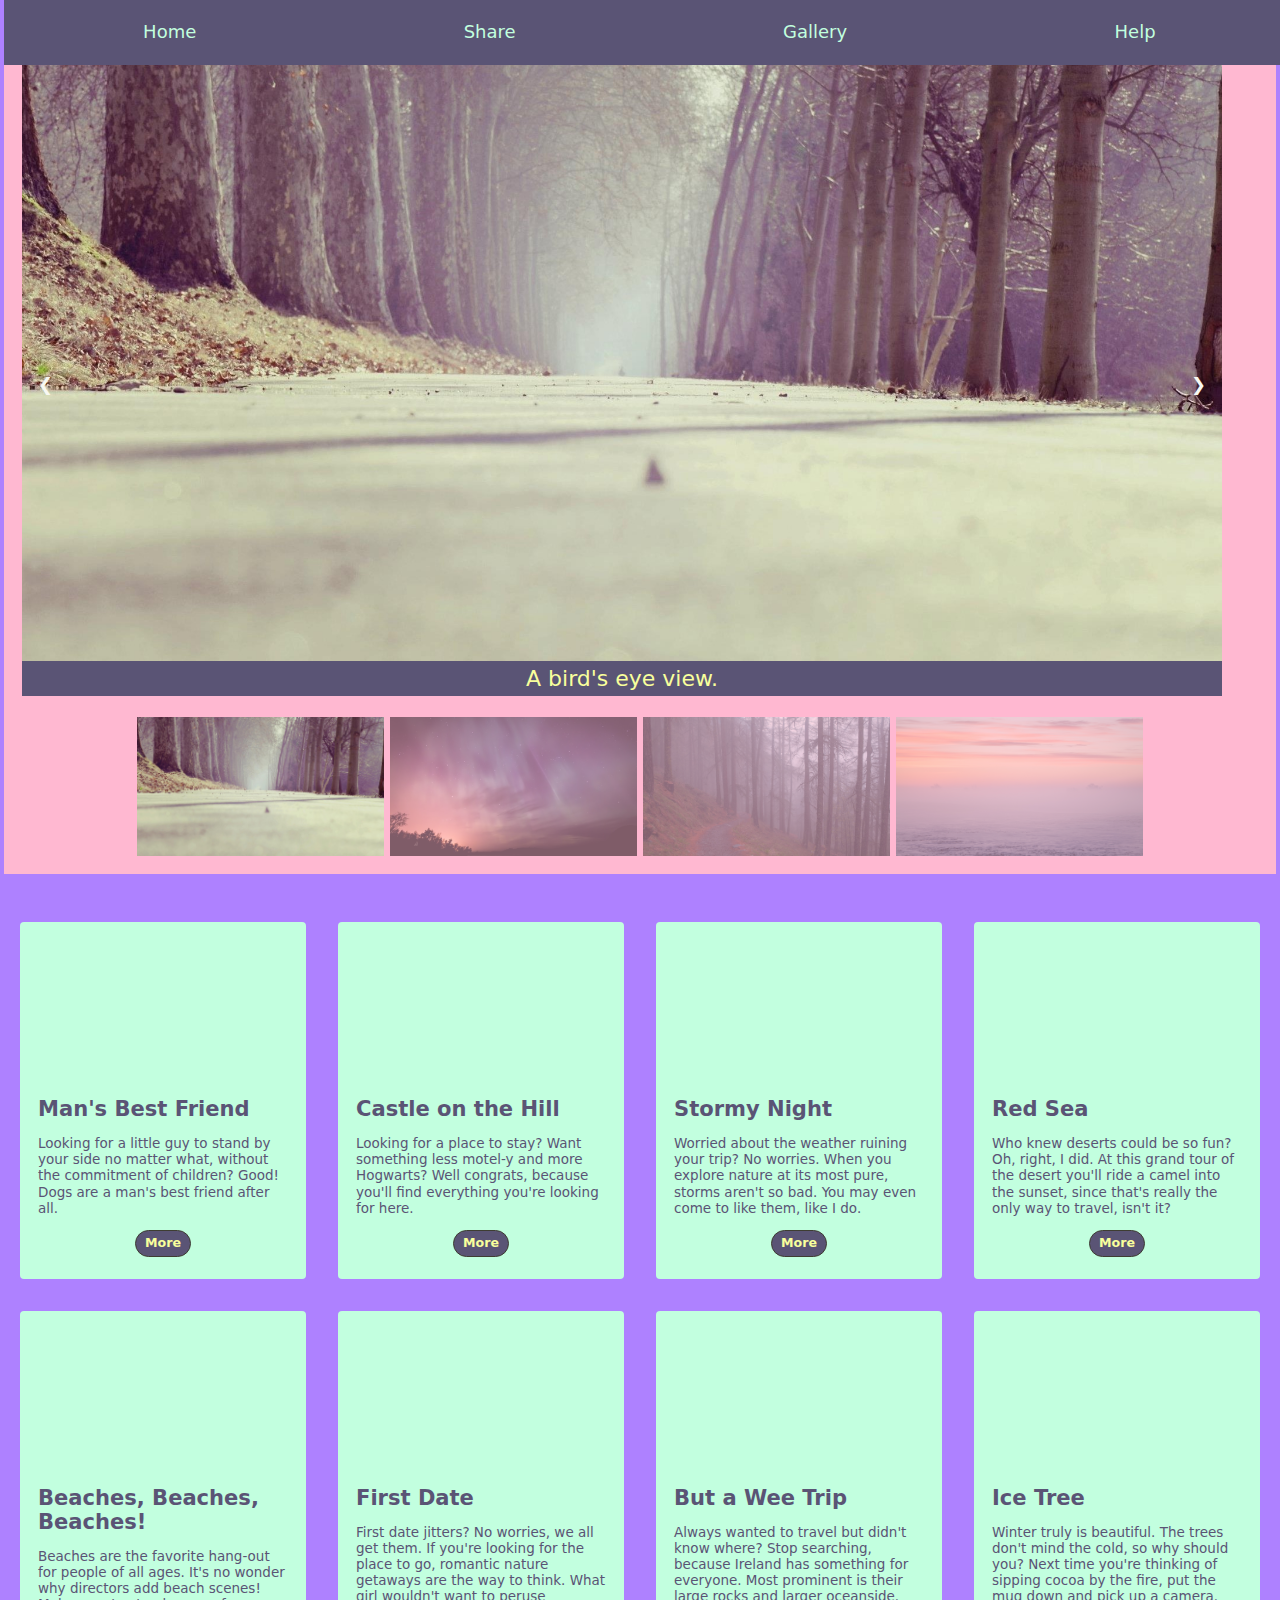
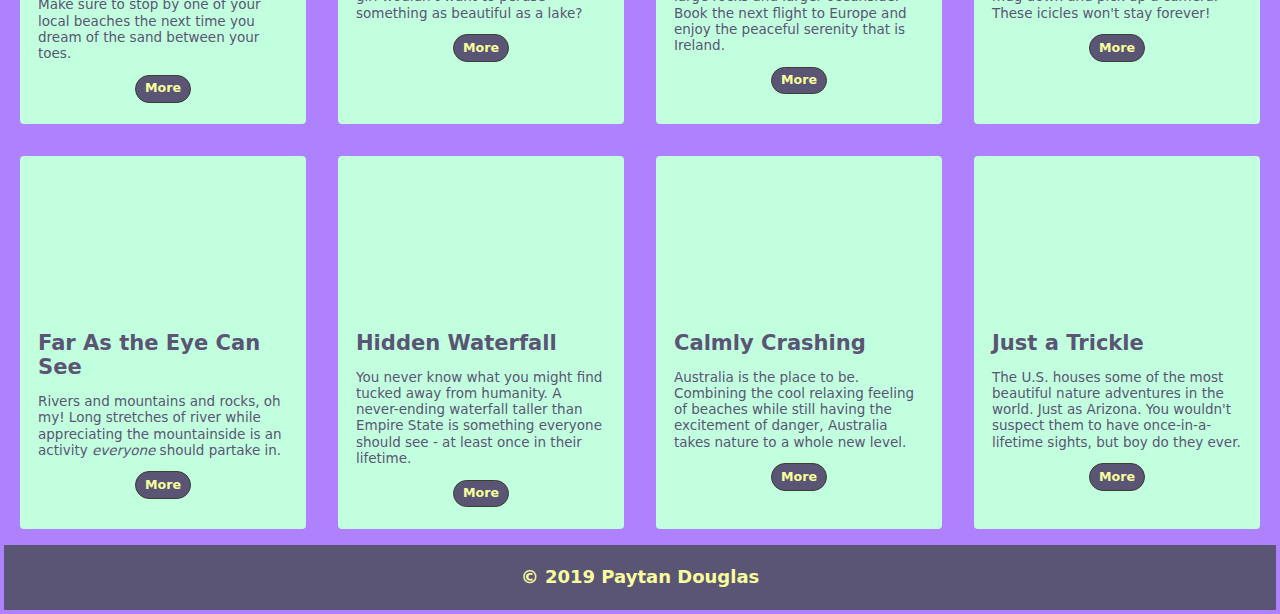
==== commit c9e4a6e1: "edited a lot of code, cleaned up a lot, made the slideshow img all 16:9, img on cards are broke but " ====
--- a/index.html
+++ b/index.html
@@ -4,63 +4,55 @@
     <meta charset="utf-8">
     <meta https-equiv="X-UA-Compatible" content="IE=edge">
     <meta name="viewport" content="width=device-width, initial-scale=1">
-    <title>eg_media_gallery</title>
+    <title>Nature Media Gallery</title>
     <link rel="stylesheet" href="https://use.fontawesome.com/releases/v5.7.1/css/all.css" integrity="sha384-fnmOCqbTlWIlj8LyTjo7mOUStjsKC4pOpQbqyi7RrhN7udi9RwhKkMHpvLbHG9Sr" crossorigin="anonymous"><!-- font awesome CDN -->
-    <link rel="stylesheet" href="sanitize.css"><!-- cross-browser compatibility -->
-    <link rel="stylesheet" href="style.css"><!-- our stylesheet -->
+    <link rel="stylesheet" href="css/sanitize.css"><!-- cross-browser compatibility -->
+    <link rel="stylesheet" href="css/style.css"><!-- our stylesheet -->
   </head>
   <body>
     <nav id="main-nav" class="topnav">
-      <a class="nav-item logo">
-        <span class="label"><i class="fas fa-home"></i>Home</span>
-      </a>
-      <a class="nav-item">
-        <span class="label"><i class="fas fa-share-alt"></i>Share</span>
-      </a>
-      <a class="nav-item">
-        <span class="label"><i class="fas fa-images"></i>Gallery</span>
-      </a>
-      <a class="nav-item more">
-        <span class="label"><i class="fas fa-question-circle"></i>Help</span>
-      </a>
+      <a class="nav-item"><span class="label"><i class="fas fa-home"></i>Home</span></a>
+      <a class="nav-item"><span class="label"><i class="fas fa-share-alt"></i>Share</span></a>
+      <a class="nav-item"><span class="label"><i class="fas fa-images"></i>Gallery</span></a>
+      <a class="nav-item more"><span class="label"><i class="fas fa-question-circle"></i>Help</span></a>
       <a href="javascript:void(0);" class="nav-item trigram" onclick="navToggle()">&#9776;</a>
     </nav>
     <section class="slideshow">
       <div class="slideshow-wrap">
-        <div class="slide fade">
-          <img src="img2/cards/used/ireland.jpg"/>
-          <div class="captiontext">A beautiful view of it.</div>
-        </div>
-        <div class="slide fade">
+        <div class="slide">
+          <img src="img2/cards/used/closetoground.jpg"/>
+          <div class="captiontext">A bird's eye view.</div>
+        </div>
+        <div class="slide">
           <img src="img2/cards/used/northernsky.jfif"/>
-          <div class="captiontext">The whole thing in all its glory.</div>
-        </div>
-        <div class="slide fade">
+          <div class="captiontext">Northern lights beauty.</div>
+        </div>
+        <div class="slide">
           <img src="img2/cards/used/creepytwilight.jpg"/>
-          <div class="captiontext">Out at the edges of it.</div>
-        </div>
-        <div class="slide fade">
+          <div class="captiontext">Creepy is the new elegant.</div>
+        </div>
+        <div class="slide">
           <img src="img2/cards/used/cottoncandy.jpg"/>
-          <div class="captiontext">Deep inside the heart of it.</div>
+          <div class="captiontext">Almost cotton candy, but not.</div>
         </div>
         <a class="prev" onclick="plusSlides(-1)">&#10094;</a>
         <a class="next" onclick="plusSlides(1)">&#10095;</a>
       </div>
       <br/>
       <div class="text-center">
-        <span class="dot" onclick="currentSlide(1)"><img src="https://picsum.photos/1280/448/?image=12"/></span>
-        <span class="dot" onclick="currentSlide(2)"><img src="https://picsum.photos/1280/448/?image=13"/></span>
-        <span class="dot" onclick="currentSlide(3)"><img src="https://picsum.photos/1280/448/?image=15"/></span>
-        <span class="dot" onclick="currentSlide(4)"><img src="https://picsum.photos/1280/448/?image=16"/></span>
+        <span class="dot" onclick="currentSlide(1)"><img src="img2/cards/used/closetoground.jpg"/></span>
+        <span class="dot" onclick="currentSlide(2)"><img src="img2/cards/used/northernsky.jfif"/></span>
+        <span class="dot" onclick="currentSlide(3)"><img src="img2/cards/used/creepytwilight.jpg"/></span>
+        <span class="dot" onclick="currentSlide(4)"><img src="img2/cards/used/cottoncandy.jpg"/></span>
       </div>
     </section>
     <article class="grid-container">
       <div class="card one">
-        <div class="thumb"></div><hr />
+        <div class="thumb"></div>
         <div class="card-content">
           <h3 class="card-title">Man's Best Friend</h3>
           <p class="card-text">Looking for a little guy to stand by your side no matter what, without the commitment of children? Good! Dogs are a man's best friend after all.</p>
-          <button data-modal="#09" class="card-more button">View</button>
+          <button data-modal="#09" class="card-more button">More</button>
         </div>
       </div><!--end .card -->
       <div id="09" class="modal">
@@ -76,11 +68,11 @@
   		  </div>
   		</div><!--end .modal-->
       <div class="card two">
-        <div class="thumb"></div><hr />
+        <div class="thumb"></div>
         <div class="card-content">
           <h3 class="card-title">Castle on the Hill</h3>
           <p class="card-text">Looking for a place to stay? Want something less motel-y and more Hogwarts? Well congrats, because you'll find everything you're looking for here.</p>
-          <button data-modal="#24" class="card-more button">View</button>
+          <button data-modal="#24" class="card-more button">More</button>
         </div>
       </div><!--end .card -->
       <div id="24" class="modal">
@@ -96,11 +88,11 @@
   		  </div>
   		</div><!--end .modal-->
       <div class="card three">
-        <div class="thumb"></div><hr />
+        <div class="thumb"></div>
         <div class="card-content">
           <h3 class="card-title">Stormy Night</h3>
           <p class="card-text">Worried about the weather ruining your trip? No worries. When you explore nature at its most pure, storms aren't so bad. You may even come to like them, like I do.</p>
-          <button data-modal="#35" class="card-more button">View</button>
+          <button data-modal="#35" class="card-more button">More</button>
         </div>
       </div><!--end .card -->
       <div id="35" class="modal">
@@ -108,7 +100,7 @@
   		    <span class="close">&times;</span>
   				<div class="modal-body">
             <img src="img2/cards/used/darkocean.jpg" alt="example" />
-  					<div class="eg-text">dot
+  					<div class="eg-text">
   						<h3>Stormy Night</h3>
   						<p>The fruits of many common cacti are covered in spines, so don't try to eat them . . .  Ut enim ad minim veniam, quis nostrud exercitation ullamco laboris nisi ut aliquip ex ea commodo consequat. Duis aute irure dolor in reprehenderit in voluptate velit esse cillum dolore eu fugiat nulla pariatur. Excepteur sint occaecat cupidatat non proident, sunt in culpa qui officia deserunt mollit anim id est laborum.</p>
   					</div>
@@ -116,11 +108,11 @@
   		  </div>
   		</div><!--end .modal-->
       <div class="card four">
-        <div class="thumb"></div><hr />
+        <div class="thumb"></div>
         <div class="card-content">
           <h3 class="card-title">Red Sea</h3>
           <p class="card-text">Who knew deserts could be so fun? Oh, right, I did. At this grand tour of the desert you'll ride a camel into the sunset, since that's really the only way to travel, isn't it?</p>
-          <button data-modal="#44" class="card-more button">View</button>
+          <button data-modal="#44" class="card-more button">More</button>
         </div>
       </div><!--end .card -->
       <div id="44" class="modal">
@@ -136,11 +128,11 @@
   		  </div>
   		</div><!--end .modal-->
       <div class="card five">
-        <div class="thumb"></div><hr />
+        <div class="thumb"></div>
         <div class="card-content">
           <h3 class="card-title">Beaches, Beaches, Beaches!</h3>
           <p class="card-text">Beaches are the favorite hang-out for people of all ages. It's no wonder why directors add beach scenes! Make sure to stop by one of your local beaches the next time you dream of the sand between your toes.</p>
-          <button data-modal="#54" class="card-more button">View</button>
+          <button data-modal="#54" class="card-more button">More</button>
         </div>
       </div><!--end .card -->
       <div id="54" class="modal">
@@ -156,11 +148,11 @@
   		  </div>
   		</div><!--end .modal-->
       <div class="card six">
-        <div class="thumb"></div><hr />
+        <div class="thumb"></div>
         <div class="card-content">
           <h3 class="card-title">First Date</h3>
           <p class="card-text">First date jitters? No worries, we all get them. If you're looking for the place to go, romantic nature getaways are the way to think. What girl wouldn't want to peruse something as beautiful as a lake?</p>
-          <button data-modal="#59" class="card-more button">View</button>
+          <button data-modal="#59" class="card-more button">More</button>
         </div>
       </div><!--end .card -->
       <div id="59" class="modal">
@@ -176,11 +168,11 @@
   		  </div>
   		</div><!--end .modal-->
       <div class="card seven">
-        <div class="thumb"></div><hr />
+        <div class="thumb"></div>
         <div class="card-content">
           <h3 class="card-title">But a Wee Trip</h3>
           <p class="card-text">Always wanted to travel but didn't know where? Stop searching, because Ireland has something for everyone. Most prominent is their large rocks and larger oceanside. Book the next flight to Europe and enjoy the peaceful serenity that is Ireland.</p>
-          <button data-modal="#71" class="card-more button">View</button>
+          <button data-modal="#71" class="card-more button">More</button>
         </div>
       </div><!--end .card -->
       <div id="71" class="modal">
@@ -196,11 +188,11 @@
   		  </div>
   		</div><!--end .modal-->
       <div class="card eight">
-        <div class="thumb"></div><hr />
+        <div class="thumb"></div>
         <div class="card-content">
           <h3 class="card-title">Ice Tree</h3>
           <p class="card-text">Winter truly is beautiful. The trees don't mind the cold, so why should you? Next time you're thinking of sipping cocoa by the fire, put the mug down and pick up a camera. These icicles won't stay forever!</p>
-          <button data-modal="#32" class="card-more button">View</button>
+          <button data-modal="#32" class="card-more button">More</button>
         </div>
       </div><!--end .card -->
       <div id="32" class="modal">
@@ -216,11 +208,11 @@
   		  </div>
   		</div><!--end .modal-->
       <div class="card nine">
-        <div class="thumb"></div><hr />
+        <div class="thumb"></div>
         <div class="card-content">
           <h3 class="card-title">Far As the Eye Can See</h3>
           <p class="card-text">Rivers and mountains and rocks, oh my! Long stretches of river while appreciating the mountainside is an activity <em>everyone</em> should partake in.</p>
-          <button data-modal="#19" class="card-more button">View</button>
+          <button data-modal="#19" class="card-more button">More</button>
         </div>
       </div><!--end .card -->
       <div id="19" class="modal">
@@ -236,11 +228,11 @@
   		  </div>
   		</div><!--end .modal-->
       <div class="card ten">
-        <div class="thumb"></div><hr />
+        <div class="thumb"></div>
         <div class="card-content">
           <h3 class="card-title">Hidden Waterfall</h3>
           <p class="card-text">You never know what you might find tucked away from humanity. A never-ending waterfall taller than Empire State is something everyone should see - at least once in their lifetime.</p>
-          <button data-modal="#06" class="card-more button">View</button>
+          <button data-modal="#06" class="card-more button">More</button>
         </div>
       </div><!--end .card -->
       <div id="06" class="modal">
@@ -256,11 +248,11 @@
   		  </div>
   		</div><!--end .modal-->
       <div class="card eleven">
-        <div class="thumb"></div><hr />
+        <div class="thumb"></div>
         <div class="card-content">
           <h3 class="card-title">Calmly Crashing</h3>
           <p class="card-text">Australia is the place to be. Combining the cool relaxing feeling of beaches while still having the excitement of danger, Australia takes nature to a whole new level.</p>
-          <button data-modal="#23" class="card-more button">View</button>
+          <button data-modal="#23" class="card-more button">More</button>
         </div>
       </div><!--end .card -->
       <div id="23" class="modal">
@@ -276,11 +268,11 @@
   		  </div>
   		</div><!--end .modal-->
       <div class="card twelve">
-        <div class="thumb"></div><hr />
+        <div class="thumb"></div>
         <div class="card-content">
           <h3 class="card-title">Just a Trickle</h3>
           <p class="card-text">The U.S. houses some of the most beautiful nature adventures in the world. Just as Arizona. You wouldn't suspect them to have once-in-a-lifetime sights, but boy do they ever.</p>
-          <button data-modal="#60" class="card-more button">View</button>
+          <button data-modal="#60" class="card-more button">More</button>
         </div>
       </div><!--end .card -->
       <div id="60" class="modal">
@@ -302,6 +294,6 @@
     <script src="https://code.jquery.com/jquery-3.3.1.min.js"
 			  integrity="sha256-FgpCb/KJQlLNfOu91ta32o/NMZxltwRo8QtmkMRdAu8="
 			  crossorigin="anonymous"></script>
-    <script src="page.js" type="text/javascript"></script>
+    <script src="js/page.js" type="text/javascript"></script>
   </body>
 </html>
--- a/css/sanitize.css
+++ b/css/sanitize.css
@@ -0,0 +1,589 @@
+/*! sanitize.css v8.0.0 | CC0 License | github.com/csstools/sanitize.css */
+
+/* Document
+ * ========================================================================== */
+
+/**
+ * 1. Remove repeating backgrounds in all browsers (opinionated).
+ * 2. Add border box sizing in all browsers (opinionated).
+ */
+
+*,
+::before,
+::after {
+  background-repeat: no-repeat; /* 1 */
+  box-sizing: border-box; /* 2 */
+}
+
+/**
+ * 1. Add text decoration inheritance in all browsers (opinionated).
+ * 2. Add vertical alignment inheritance in all browsers (opinionated).
+ */
+
+::before,
+::after {
+  text-decoration: inherit; /* 1 */
+  vertical-align: inherit; /* 2 */
+}
+
+/**
+ * 1. Use the default cursor in all browsers (opinionated).
+ * 2. Use the default user interface font in all browsers (opinionated).
+ * 3. Correct the line height in all browsers.
+ * 4. Use a 4-space tab width in all browsers (opinionated).
+ * 5. Prevent adjustments of font size after orientation changes in
+ *    IE on Windows Phone and in iOS.
+ * 6. Breaks words to prevent overflow in all browsers (opinionated).
+ */
+
+html {
+  cursor: default; /* 1 */
+  font-family:
+    system-ui,
+    /* macOS 10.11-10.12 */ -apple-system,
+    /* Windows 6+ */ Segoe UI,
+    /* Android 4+ */ Roboto,
+    /* Ubuntu 10.10+ */ Ubuntu,
+    /* Gnome 3+ */ Cantarell,
+    /* KDE Plasma 5+ */ Noto Sans,
+    /* fallback */ sans-serif,
+    /* macOS emoji */ "Apple Color Emoji",
+    /* Windows emoji */ "Segoe UI Emoji",
+    /* Windows emoji */ "Segoe UI Symbol",
+    /* Linux emoji */ "Noto Color Emoji"; /* 2 */
+
+  line-height: 1.15; /* 3 */
+  -moz-tab-size: 4; /* 4 */
+  tab-size: 4; /* 4 */
+  -ms-text-size-adjust: 100%; /* 5 */
+  -webkit-text-size-adjust: 100%; /* 5 */
+  word-break: break-word; /* 6 */
+}
+
+/* Sections
+ * ========================================================================== */
+
+/**
+ * Remove the margin in all browsers (opinionated).
+ */
+
+body {
+  margin: 0;
+}
+
+/**
+ * Correct the font size and margin on `h1` elements within `section` and
+ * `article` contexts in Chrome, Firefox, and Safari.
+ */
+
+h1 {
+  font-size: 2em;
+  margin: 0.67em 0;
+}
+
+/* Grouping content
+ * ========================================================================== */
+
+/**
+ * 1. Add the correct sizing in Firefox.
+ * 2. Show the overflow in Edge and IE.
+ */
+
+hr {
+  height: 0; /* 1 */
+  overflow: visible; /* 2 */
+}
+
+/**
+ * Add the correct display in IE.
+ */
+
+main {
+  display: block;
+}
+
+/**
+ * Remove the list style on navigation lists in all browsers (opinionated).
+ */
+
+nav ol,
+nav ul {
+  list-style: none;
+}
+
+/**
+ * 1. Use the default monospace user interface font
+ *    in all browsers (opinionated).
+ * 2. Correct the odd `em` font sizing in all browsers.
+ */
+
+pre {
+  font-family:
+    /* macOS 10.10+ */ Menlo,
+    /* Windows 6+ */ Consolas,
+    /* Android 4+ */ Roboto Mono,
+    /* Ubuntu 10.10+ */ Ubuntu Monospace,
+    /* KDE Plasma 5+ */ Noto Mono,
+    /* KDE Plasma 4+ */ Oxygen Mono,
+    /* Linux/OpenOffice fallback */ Liberation Mono,
+    /* fallback */ monospace; /* 1 */
+
+  font-size: 1em; /* 2 */
+}
+
+/* Text-level semantics
+ * ========================================================================== */
+
+/**
+ * Remove the gray background on active links in IE 10.
+ */
+
+a {
+  background-color: transparent;
+}
+
+/**
+ * Add the correct text decoration in Edge, IE, Opera, and Safari.
+ */
+
+abbr[title] {
+  text-decoration: underline;
+  text-decoration: underline dotted;
+}
+
+/**
+ * Add the correct font weight in Chrome, Edge, and Safari.
+ */
+
+b,
+strong {
+  font-weight: bolder;
+}
+
+/**
+ * 1. Use the default monospace user interface font
+ *    in all browsers (opinionated).
+ * 2. Correct the odd `em` font sizing in all browsers.
+ */
+
+code,
+kbd,
+samp {
+  font-family:
+    /* macOS 10.10+ */ Menlo,
+    /* Windows 6+ */ Consolas,
+    /* Android 4+ */ Roboto Mono,
+    /* Ubuntu 10.10+ */ Ubuntu Monospace,
+    /* KDE Plasma 5+ */ Noto Mono,
+    /* KDE Plasma 4+ */ Oxygen Mono,
+    /* Linux/OpenOffice fallback */ Liberation Mono,
+    /* fallback */ monospace; /* 1 */
+
+  font-size: 1em; /* 2 */
+}
+
+/**
+ * Add the correct font size in all browsers.
+ */
+
+small {
+  font-size: 80%;
+}
+
+/*
+ * Remove the text shadow on text selections in Firefox 61- (opinionated).
+ * 1. Restore the coloring undone by defining the text shadow
+ *    in all browsers (opinionated).
+ */
+
+::-moz-selection {
+  background-color: #b3d4fc; /* 1 */
+  color: #000; /* 1 */
+  text-shadow: none;
+}
+
+::selection {
+  background-color: #b3d4fc; /* 1 */
+  color: #000; /* 1 */
+  text-shadow: none;
+}
+
+/* Embedded content
+ * ========================================================================== */
+
+/*
+ * Change the alignment on media elements in all browers (opinionated).
+ */
+
+audio,
+canvas,
+iframe,
+img,
+svg,
+video {
+  vertical-align: middle;
+}
+
+/**
+ * Add the correct display in IE 9-.
+ */
+
+audio,
+video {
+  display: inline-block;
+}
+
+/**
+ * Add the correct display in iOS 4-7.
+ */
+
+audio:not([controls]) {
+  display: none;
+  height: 0;
+}
+
+/**
+ * Remove the border on images inside links in IE 10-.
+ */
+
+img {
+  border-style: none;
+}
+
+/**
+ * Change the fill color to match the text color in all browsers (opinionated).
+ */
+
+svg:not([fill]) {
+  fill: currentColor;
+}
+
+/**
+ * Hide the overflow in IE.
+ */
+
+svg:not(:root) {
+  overflow: hidden;
+}
+
+/* Tabular data
+ * ========================================================================== */
+
+/**
+ * Collapse border spacing in all browsers (opinionated).
+ */
+
+table {
+  border-collapse: collapse;
+}
+
+/* Forms
+ * ========================================================================== */
+
+/**
+ * Inherit styling in all browsers (opinionated).
+ */
+
+button,
+input,
+select,
+textarea {
+  font-family: inherit;
+  font-size: inherit;
+  line-height: inherit;
+}
+
+/**
+ * Remove the margin in Safari.
+ */
+
+button,
+input,
+select {
+  margin: 0;
+}
+
+/**
+ * 1. Show the overflow in IE.
+ * 2. Remove the inheritance of text transform in Edge, Firefox, and IE.
+ */
+
+button {
+  overflow: visible; /* 1 */
+  text-transform: none; /* 2 */
+}
+
+/**
+ * Correct the inability to style clickable types in iOS and Safari.
+ */
+
+button,
+[type="button"],
+[type="reset"],
+[type="submit"] {
+  -webkit-appearance: button;
+}
+
+/**
+ * Correct the padding in Firefox.
+ */
+
+fieldset {
+  padding: 0.35em 0.75em 0.625em;
+}
+
+/**
+ * Show the overflow in Edge and IE.
+ */
+
+input {
+  overflow: visible;
+}
+
+/**
+ * 1. Correct the text wrapping in Edge and IE.
+ * 2. Correct the color inheritance from `fieldset` elements in IE.
+ */
+
+legend {
+  color: inherit; /* 2 */
+  display: table; /* 1 */
+  max-width: 100%; /* 1 */
+  white-space: normal; /* 1 */
+}
+
+/**
+ * 1. Add the correct display in Edge and IE.
+ * 2. Add the correct vertical alignment in Chrome, Firefox, and Opera.
+ */
+
+progress {
+  display: inline-block; /* 1 */
+  vertical-align: baseline; /* 2 */
+}
+
+/**
+ * Remove the inheritance of text transform in Firefox.
+ */
+
+select {
+  text-transform: none;
+}
+
+/**
+ * 1. Remove the margin in Firefox and Safari.
+ * 2. Remove the default vertical scrollbar in IE.
+ * 3. Change the resize direction on textareas in all browsers (opinionated).
+ */
+
+textarea {
+  margin: 0; /* 1 */
+  overflow: auto; /* 2 */
+  resize: vertical; /* 3 */
+}
+
+/**
+ * Remove the padding in IE 10-.
+ */
+
+[type="checkbox"],
+[type="radio"] {
+  padding: 0;
+}
+
+/**
+ * 1. Correct the odd appearance in Chrome and Safari.
+ * 2. Correct the outline style in Safari.
+ */
+
+[type="search"] {
+  -webkit-appearance: textfield; /* 1 */
+  outline-offset: -2px; /* 2 */
+}
+
+/**
+ * Correct the cursor style of increment and decrement buttons in Safari.
+ */
+
+::-webkit-inner-spin-button,
+::-webkit-outer-spin-button {
+  height: auto;
+}
+
+/**
+ * Correct the text style of placeholders in Chrome, Edge, and Safari.
+ */
+
+::-webkit-input-placeholder {
+  color: inherit;
+  opacity: 0.54;
+}
+
+/**
+ * Remove the inner padding in Chrome and Safari on macOS.
+ */
+
+::-webkit-search-decoration {
+  -webkit-appearance: none;
+}
+
+/**
+ * 1. Correct the inability to style clickable types in iOS and Safari.
+ * 2. Change font properties to `inherit` in Safari.
+ */
+
+::-webkit-file-upload-button {
+  -webkit-appearance: button; /* 1 */
+  font: inherit; /* 2 */
+}
+
+/**
+ * Remove the inner border and padding of focus outlines in Firefox.
+ */
+
+::-moz-focus-inner {
+  border-style: none;
+  padding: 0;
+}
+
+/**
+ * Restore the focus outline styles unset by the previous rule in Firefox.
+ */
+
+:-moz-focusring {
+  outline: 1px dotted ButtonText;
+}
+
+/* Interactive
+ * ========================================================================== */
+
+/*
+ * Add the correct display in Edge and IE.
+ */
+
+details {
+  display: block;
+}
+
+/*
+ * Add the correct styles in Edge, IE, and Safari.
+ */
+
+dialog {
+  background-color: white;
+  border: solid;
+  color: black;
+  display: block;
+  height: -moz-fit-content;
+  height: -webkit-fit-content;
+  height: fit-content;
+  left: 0;
+  margin: auto;
+  padding: 1em;
+  position: absolute;
+  right: 0;
+  width: -moz-fit-content;
+  width: -webkit-fit-content;
+  width: fit-content;
+}
+
+dialog:not([open]) {
+  display: none;
+}
+
+/*
+ * Add the correct display in all browsers.
+ */
+
+summary {
+  display: list-item;
+}
+
+/* Scripting
+ * ========================================================================== */
+
+/**
+ * Add the correct display in IE 9-.
+ */
+
+canvas {
+  display: inline-block;
+}
+
+/**
+ * Add the correct display in IE.
+ */
+
+template {
+  display: none;
+}
+
+/* User interaction
+ * ========================================================================== */
+
+/*
+ * 1. Remove the tapping delay in IE 10.
+ * 2. Remove the tapping delay on clickable elements
+      in all browsers (opinionated).
+ */
+
+a,
+area,
+button,
+input,
+label,
+select,
+summary,
+textarea,
+[tabindex] {
+  -ms-touch-action: manipulation; /* 1 */
+  touch-action: manipulation; /* 2 */
+}
+
+/**
+ * Add the correct display in IE 10-.
+ */
+
+[hidden] {
+  display: none;
+}
+
+/* Accessibility
+ * ========================================================================== */
+
+/**
+ * Change the cursor on busy elements in all browsers (opinionated).
+ */
+
+[aria-busy="true"] {
+  cursor: progress;
+}
+
+/*
+ * Change the cursor on control elements in all browsers (opinionated).
+ */
+
+[aria-controls] {
+  cursor: pointer;
+}
+
+/*
+ * Change the cursor on disabled, not-editable, or otherwise
+ * inoperable elements in all browsers (opinionated).
+ */
+
+[aria-disabled="true"],
+[disabled] {
+  cursor: not-allowed;
+}
+
+/*
+ * Change the display on visually hidden accessible elements
+ * in all browsers (opinionated).
+ */
+
+[aria-hidden="false"][hidden]:not(:focus) {
+  clip: rect(0, 0, 0, 0);
+  display: inherit;
+  position: absolute;
+}
--- a/css/style.css
+++ b/css/style.css
@@ -0,0 +1,259 @@
+:root {
+  --aero: #C2FFDF;
+  --blackolive: #3E3D32;
+  --canary: #F8FF9C;
+  --cottoncandy: #FFB8D1;
+  --electricblue: #83FFFC;
+  --independence: #5A5475;
+  --lavender: #AE81FF;
+  --transparent: rgba(0,0,0,0.5);
+  --whitesmoke: #F8F8F2;
+}
+body {
+  background-color: var(--lavender);
+  color: var(--blackolive);
+  font-size: 18px;
+  padding: .25rem;
+}
+i {padding: 0 .3em;}
+
+
+
+/* Nav */
+.topnav {
+  align-content: center;
+  background-color: var(--independence);
+  display: flex;
+  flex-direction: column;
+  justify-content: space-around;
+  margin-top: -.25rem;
+  padding-bottom: .5rem;
+  position: fixed;
+  width: 100%;
+  z-index: 1000;
+}
+a.nav-item {
+  color: var(--aero);
+  margin: auto;
+  padding: 1em;
+  position: relative;
+  text-align: center;
+  top: 4px;
+}
+a.nav-item:hover {
+  color: var(--canary);
+  cursor: pointer;
+}
+.nav-item.trigram {
+  display: none;
+  font-size: 20pt;
+  text-decoration: none;
+}
+
+/* Nav for Small Screens */
+@media screen and (max-width: 767px) {
+  .topnav a, .topnav span {display: none;}
+  .topnav a.trigram {
+    background: var(--independence);
+    display: inherit;
+    padding: .2em;
+    position: absolute;
+    right: 4%;
+  }
+}
+@media screen and (max-width: 767px) {
+  .topnav.responsive {align-items: center;}
+  .topnav.responsive a, .topnav.responsive span {display:inherit;}
+  .topnav.responsive a:not(:last-child) {display:inherit; padding-top:1em;}
+  .topnav.responsive a.trigram {visibility:hidden;}
+  .topnav.responsive a.trigram:after {content:'\000D7'; visibility:visible; text-indent: -.5em;} /*-- replaces trigram sign with x-sign on mobile. --*/
+}
+@media screen and (min-width: 768px) {
+  .topnav {
+    display: flex;
+    flex-direction: row;
+    justify-content: space-around;
+  }
+}
+
+
+
+/* Slideshow */
+.slideshow {
+  background-color: var(--cottoncandy);
+  padding: 1em;
+}
+.slideshow-wrap {
+  position: relative;
+  margin: auto 2em 0 0;
+  max-width: 1440px;
+}
+.slideshow-wrap img {width: 100%;}
+.prev, .next {
+  color: var(--whitesmoke);
+  cursor: pointer;
+  font-weight: bold;
+  font-size: 18px;
+  padding: 16px;
+  position: absolute;
+  top: 50%;
+  width: auto;
+}
+.next {right: 0;}
+.prev:hover, .next:hover {background-color: var(--transparent);}
+.text-center {text-align: center;}
+.captiontext {
+  background: var(--independence);
+  bottom: 0;
+  color: var(--canary);
+  font-size: 22px;
+  padding: 5px;
+  position: absolute;
+  text-align: center;
+  width: 100%;
+}
+.dot {
+  cursor:pointer;
+  display: inline-block;
+  height: auto;
+  opacity: .5;
+  width: 20%;
+}
+.dot img {width: 100% !important;}
+.active, .dot:hover {opacity: 1;}
+
+
+
+/* Grid */
+.grid-container {
+  display: grid;
+  grid-gap: 2rem;
+  grid-template-columns: 1fr;
+  margin-top: 2rem;
+  padding: 1rem;
+}
+/* Grid for Small Screens */
+@media screen and (min-width: 550px) {.grid-container {grid-template-columns: repeat(2, 1fr);}}
+@media screen and (min-width: 768px) {.grid-container {grid-template-columns: repeat(3, 1fr);}}
+@media screen and (min-width: 990px) {.grid-container {grid-template-columns: repeat(4, 1fr);}}
+@media screen and (min-width: 1280px) {.grid-container {grid-template-columns: repeat(4, 1fr);}}
+
+
+
+/* Cards */
+.card {
+  background-color: var(--aero);
+  border-radius: 4px;
+  padding: .5em;
+}
+.thumb {
+  background-position: center center;
+  background-size: cover;
+  border-radius: 4px;
+  padding-bottom: 56%; /*-- creates ~16:9 ratio--*/
+}
+.one .thumb {background-image: url("img2/cards/used/boywdog.jpg");}
+.two .thumb {background-image: url("img2/cards/used/hogwarts.jpg");}
+.three .thumb {background-image: url("img2/cards/used/darkocean.jpg");}
+.four .thumb {background-image: url("img2/cards/used/desert.jpg");}
+.five .thumb {background-image: url("img2/cards/used/h20.jpg");}
+.six .thumb {background-image: url("img2/cards/used/girlonlake.jpg");}
+.seven .thumb {background-image: url("img2/cards/used/howtotrainyourdragon.jpg");}
+.eight .thumb {background-image: url("img2/cards/used/icetree.jpg");}
+.nine .thumb {background-image: url("img2/cards/used/riverraveign.jpg");}
+.ten .thumb {background-image: url("img2/cards/used/waterfallrainbow.jpg");}
+.eleven .thumb {background-image: url("img2/cards/used/wavescrashing.jpg");}
+.twelve .thumb {background-image: url("img2/cards/used/watertrickle.jfif");}
+
+.card-content {
+  align-items: center;
+  display: flex;
+  flex-direction: column;
+  padding: 0 .5em .7em;
+}
+.card-title {
+  align-self: flex-start;
+  color: var(--independence);
+  margin: 1rem 0 0;
+}
+.card-text {
+  align-self: flex-start;
+  color: var(--independence);
+  font-size: .75em;
+  line-height: 1.2;
+}
+button.card-more {
+  background: var(--independence);
+  border-radius: 50px;
+  cursor: pointer;
+  font-size: .7em;
+  font-weight: bold;
+  padding: .45em .7em;
+  text-decoration: none;
+}
+button.card-more, button.card-more:visited {
+  border: 1.5px solid var(--blackolive);
+  color: var(--canary);
+}
+button.card-more:hover, button.card-more:active {
+  border-color: var(--electricblue);
+  color: var(--electricblue);
+}
+
+
+
+/* Modal */
+.modal {
+  background-color: var(--transparent);
+  display: none;
+  left: 0;
+  height: 100%;
+  overflow: auto;
+  position: fixed;
+  top: 0;
+  width: 100%;
+  z-index: 1100;
+}
+.modal-content {
+  background-color: var(--cottoncandy);
+  color: var(--independence);
+  margin: 1rem auto;
+  padding: 1em;
+  width: 75%;
+}
+.close {
+  background-color: var(--canary);
+  color: var(--independence);
+  font-size: 3em;
+  font-weight: bold;
+  position: absolute;
+  top: 5px;
+  right: 15%;
+}
+.close:hover, .close:focus {
+  background-color: var(--independence);
+   color: var(--electricblue);
+   text-decoration: none;
+   cursor: pointer;
+}
+.modal-body {
+  display: grid;
+  grid-template-columns: 1fr;
+  grid-gap: 2em;
+}
+.modal-body img {
+  width: 100%;
+  height: auto;
+}
+@media screen and (min-width: 1280px) {.modal-body {grid-template-columns: 7fr 5fr;}}
+
+
+
+/* Footer */
+footer {
+  background-color: var(--independence);
+  padding: .25rem;
+  color: var(--canary);
+  text-align: center;
+  font-weight: bold;
+}
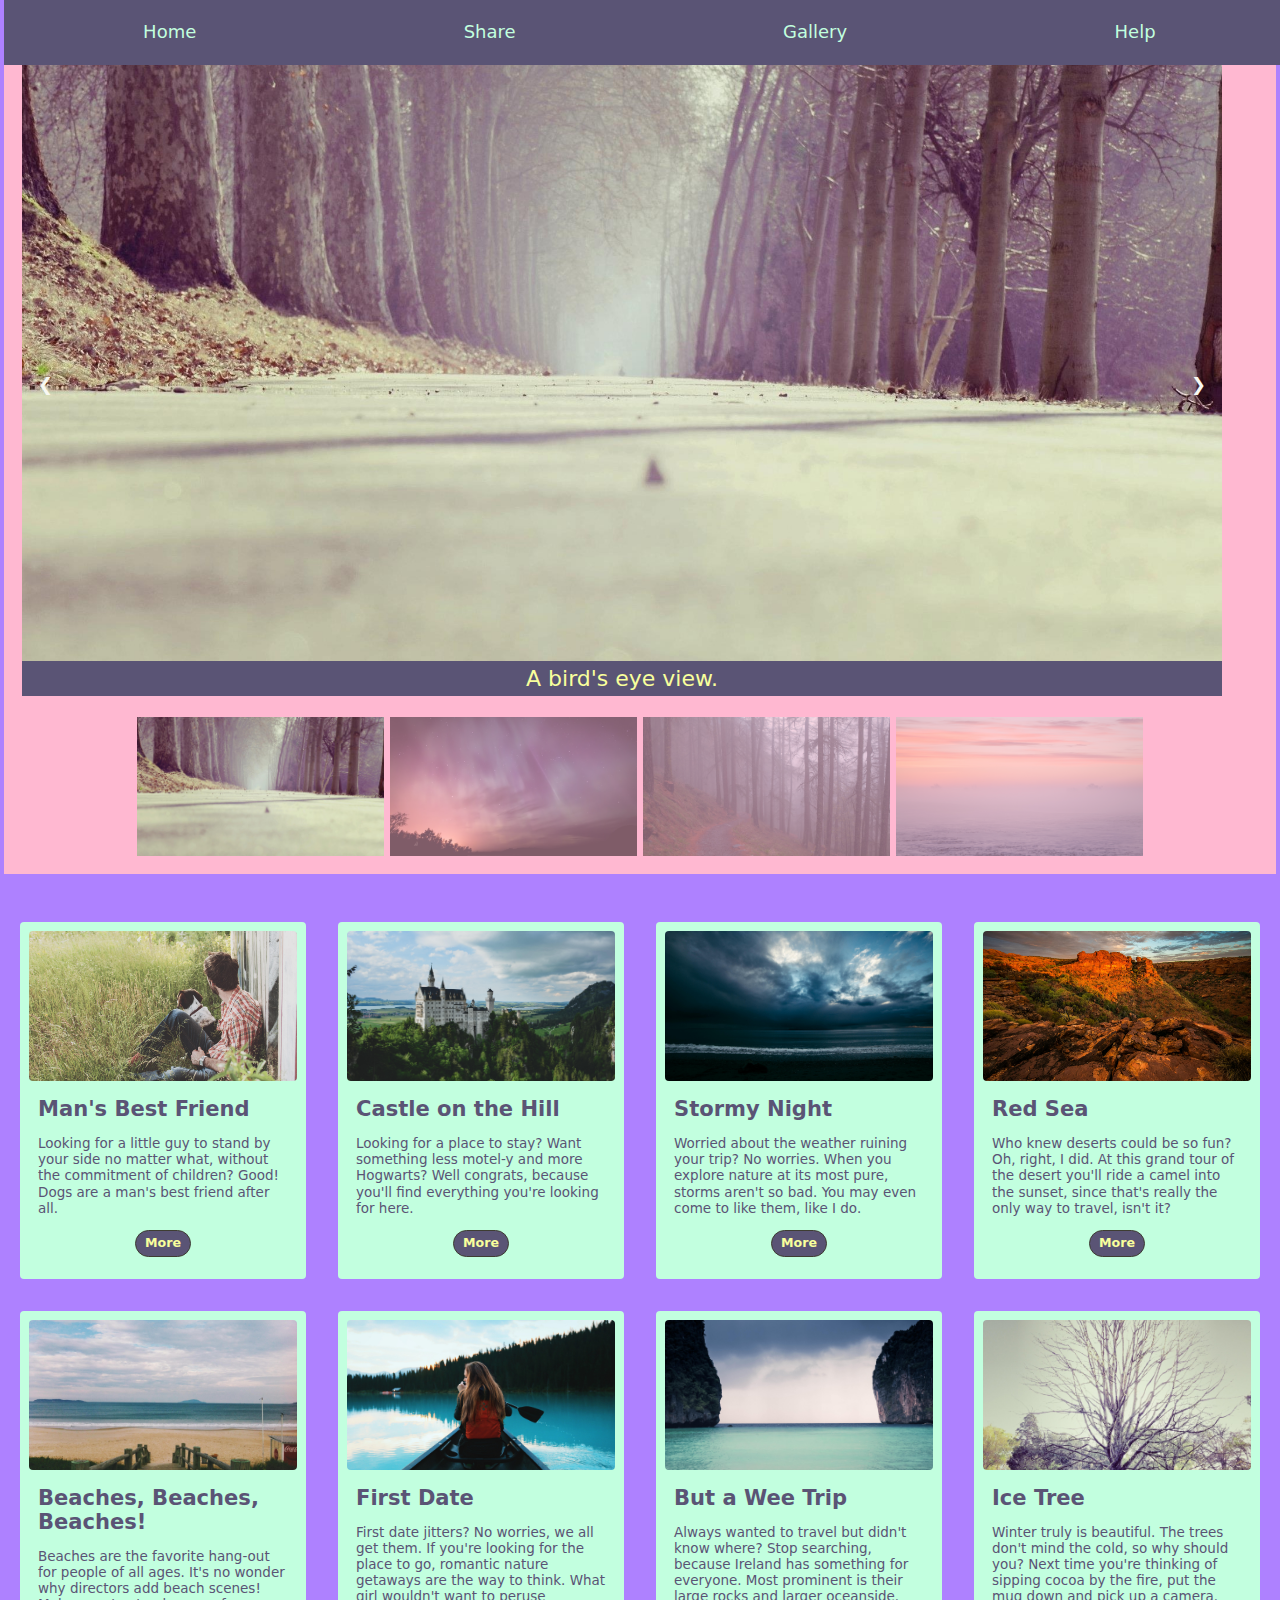
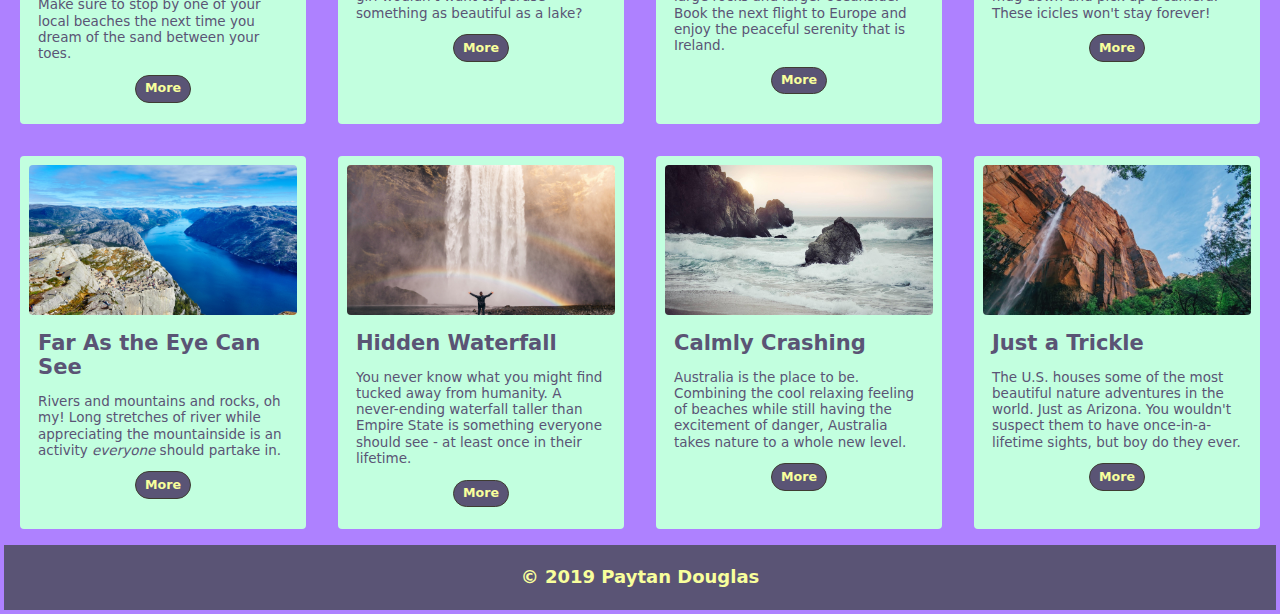
==== commit 0f95d14a: "figured out the images, added transitions and content" ====
--- a/index.html
+++ b/index.html
@@ -62,7 +62,7 @@
             <img src="img2/cards/used/boywdog.jpg" alt="example" />
   					<div class="eg-text">
   						<h3>Man's Best Friend</h3>
-  						<p>I always keep a cup of tea next to my expensive electronics, just in case I need to ruin them quickly . . . Ut enim ad minim veniam, quis nostrud exercitation ullamco laboris nisi ut aliquip ex ea commodo consequat. Duis aute irure dolor in reprehenderit in voluptate velit esse cillum dolore eu fugiat nulla pariatur. Excepteur sint occaecat cupidatat non proident, sunt in culpa qui officia deserunt mollit anim id est laborum.</p>
+  						<p>Looking for a little guy to stand by your side no matter what, without the commitment of children? Good! Dogs are a man's best friend after all . . . Ut enim ad minim veniam, quis nostrud exercitation ullamco laboris nisi ut aliquip ex ea commodo consequat. Duis aute irure dolor in reprehenderit in voluptate velit esse cillum dolore eu fugiat nulla pariatur. Excepteur sint occaecat cupidatat non proident, sunt in culpa qui officia deserunt mollit anim id est laborum.</p>
   					</div>
   				</div>
   		  </div>
@@ -82,7 +82,7 @@
             <img src="img2/cards/used/hogwarts.jpg" alt="example" />
   					<div class="eg-text">
   						<h3>Castle on the Hill</h3>
-  						<p>Books are always best when slightly out of focus and blurred, so you don't have to actually read them . . . Ut enim ad minim veniam, quis nostrud exercitation ullamco laboris nisi ut aliquip ex ea commodo consequat. Duis aute irure dolor in reprehenderit in voluptate velit esse cillum dolore eu fugiat nulla pariatur. Excepteur sint occaecat cupidatat non proident, sunt in culpa qui officia deserunt mollit anim id est laborum.</p>
+  						<p>Looking for a place to stay? Want something less motel-y and more Hogwarts? Well congrats, because you'll find everything you're looking for here . . . Ut enim ad minim veniam, quis nostrud exercitation ullamco laboris nisi ut aliquip ex ea commodo consequat. Duis aute irure dolor in reprehenderit in voluptate velit esse cillum dolore eu fugiat nulla pariatur. Excepteur sint occaecat cupidatat non proident, sunt in culpa qui officia deserunt mollit anim id est laborum.</p>
   					</div>
   				</div>
   		  </div>
@@ -102,7 +102,7 @@
             <img src="img2/cards/used/darkocean.jpg" alt="example" />
   					<div class="eg-text">
   						<h3>Stormy Night</h3>
-  						<p>The fruits of many common cacti are covered in spines, so don't try to eat them . . .  Ut enim ad minim veniam, quis nostrud exercitation ullamco laboris nisi ut aliquip ex ea commodo consequat. Duis aute irure dolor in reprehenderit in voluptate velit esse cillum dolore eu fugiat nulla pariatur. Excepteur sint occaecat cupidatat non proident, sunt in culpa qui officia deserunt mollit anim id est laborum.</p>
+  						<p>Worried about the weather ruining your trip? No worries. When you explore nature at its most pure, storms aren't so bad. You may even come to like them, like I do . . .  Ut enim ad minim veniam, quis nostrud exercitation ullamco laboris nisi ut aliquip ex ea commodo consequat. Duis aute irure dolor in reprehenderit in voluptate velit esse cillum dolore eu fugiat nulla pariatur. Excepteur sint occaecat cupidatat non proident, sunt in culpa qui officia deserunt mollit anim id est laborum.</p>
   					</div>
   				</div>
   		  </div>
@@ -122,7 +122,7 @@
             <img src="img2/cards/used/desert.jpg" alt="example" />
   					<div class="eg-text">
   						<h3>Red Sea</h3>
-  						<p>This stormy gray coastline could be just about anywhere: Atlantic, Pacific, a Great Lake . . . Ut enim ad minim veniam, quis nostrud exercitation ullamco laboris nisi ut aliquip ex ea commodo consequat. Duis aute irure dolor in reprehenderit in voluptate velit esse cillum dolore eu fugiat nulla pariatur. Excepteur sint occaecat cupidatat non proident, sunt in culpa qui officia deserunt mollit anim id est laborum.</p>
+  						<p>Who knew deserts could be so fun? Oh, right, I did. At this grand tour of the desert you'll ride a camel into the sunset, since that's really the only way to travel, isn't it? . . . Ut enim ad minim veniam, quis nostrud exercitation ullamco laboris nisi ut aliquip ex ea commodo consequat. Duis aute irure dolor in reprehenderit in voluptate velit esse cillum dolore eu fugiat nulla pariatur. Excepteur sint occaecat cupidatat non proident, sunt in culpa qui officia deserunt mollit anim id est laborum.</p>
   					</div>
   				</div>
   		  </div>
@@ -142,7 +142,7 @@
             <img src="img2/cards/used/h20.jpg" alt="example" />
   					<div class="eg-text">
   						<h3>Beaches, Beaches, Beaches!</h3>
-  						<p>No sky was ever this blue, but the filter makes it seem like you are regarding an alien vista . . . Ut enim ad minim veniam, quis nostrud exercitation ullamco laboris nisi ut aliquip ex ea commodo consequat. Duis aute irure dolor in reprehenderit in voluptate velit esse cillum dolore eu fugiat nulla pariatur. Excepteur sint occaecat cupidatat non proident, sunt in culpa qui officia deserunt mollit anim id est laborum.</p>
+  						<p>Beaches are the favorite hang-out for people of all ages. It's no wonder why directors add beach scenes! Make sure to stop by one of your local beaches the next time you dream of the sand between your toes . . . Ut enim ad minim veniamlaboris nisi ut aliquip ex ea commodo consequat. Duis aute irure dolor in reprehenderit in voluptate velit esse cillum dolore eu fugiat nulla pariatur. Excepteur sint occaecat cupidatat non proident.</p>
   					</div>
   				</div>
   		  </div>
@@ -162,7 +162,7 @@
             <img src="img2/cards/used/girlonlake.jpg" alt="example" />
   					<div class="eg-text">
   						<h3>First Date</h3>
-  						<p>This photo of the fence is really old. The fence isn't old, it's new, but the photo is really, really old . . . Ut enim ad minim veniam, quis nostrud exercitation ullamco laboris nisi ut aliquip ex ea commodo consequat. Duis aute irure dolor in reprehenderit in voluptate velit esse cillum dolore eu fugiat nulla pariatur. Excepteur sint occaecat cupidatat non proident, sunt in culpa qui officia deserunt mollit anim id est laborum.</p>
+  						<p>First date jitters? No worries, we all get them. If you're looking for the place to go, romantic nature getaways are the way to think. What girl wouldn't want to peruse something as beautiful as a lake? . . . Consequat. Duis aute irure dolor in reprehenderit in voluptate velit esse cillum dolore eu fugiat nulla pariatur. Excepteur sint occaecat cupidatat non proident, sunt in culpa qui officia deserunt mollit anim id est laborum.</p>
   					</div>
   				</div>
   		  </div>
@@ -182,7 +182,7 @@
             <img src="img2/cards/used/howtotrainyourdragon.jpg" alt="example" />
   					<div class="eg-text">
   						<h3>But a Wee Trip</h3>
-  						<p>Regular lawnmowing needed to keep our swing clear of the grass. Would be interested in contracting goats . . . Ut enim ad minim veniam, quis nostrud exercitation ullamco laboris nisi ut aliquip ex ea commodo consequat. Duis aute irure dolor in reprehenderit in voluptate velit esse cillum dolore eu fugiat nulla pariatur. Excepteur sint occaecat cupidatat non proident, sunt in culpa qui officia deserunt mollit anim id est laborum.</p>
+  						<p>Always wanted to travel but didn't know where? Stop searching, because Ireland has something for everyone. Most prominent is their large rocks and larger oceanside. Book the next flight to Europe and enjoy the peaceful serenity that is Ireland . . . Duis aute irure dolor in reprehenderit in voluptate velit esse cillum dolore eu fugiat nulla pariatur. Excepteur sint occaecat cupidatat non proident, sunt in culpa qui officia deserunt mollit anim id est laborum.</p>
   					</div>
   				</div>
   		  </div>
@@ -202,7 +202,7 @@
             <img src="img2/cards/used/icetree.jpg" alt="example" />
   					<div class="eg-text">
   						<h3>Ice Tree</h3>
-  						<p>There's always an open seat on this classic bench that also serves as a roost for local pigeons. Ut enim ad minim veniam, quis nostrud exercitation ullamco laboris nisi ut aliquip ex ea commodo consequat. Duis aute irure dolor in reprehenderit in voluptate velit esse cillum dolore eu fugiat nulla pariatur. Excepteur sint occaecat cupidatat non proident, sunt in culpa qui officia deserunt mollit anim id est laborum.</p>
+  						<p>Winter truly is beautiful. The trees don't mind the cold, so why should you? Next time you're thinking of sipping cocoa by the fire, put the mug down and pick up a camera. These icicles won't stay forever! . . . Duis aute irure dolor in reprehenderit in voluptate velit esse cillum dolore eu fugiat nulla pariatur. Excepteur sint occaecat cupidatat non proident, sunt in culpa qui officia deserunt mollit anim id est laborum.</p>
   					</div>
   				</div>
   		  </div>
@@ -222,7 +222,7 @@
             <img src="img2/cards/used/riverraveign.jpg" alt="example" />
   					<div class="eg-text">
   						<h3>Far As the Eye Can See</h3>
-  						<p>This tree is infected by a rare fungus/mold hybrid that scientists suspect was originally carried by a pineapple. Ut enim ad minim veniam, quis nostrud exercitation ullamco laboris nisi ut aliquip ex ea commodo consequat. Duis aute irure dolor in reprehenderit in voluptate velit esse cillum dolore eu fugiat nulla pariatur. Excepteur sint occaecat cupidatat non proident, sunt in culpa qui officia deserunt mollit anim id est laborum.</p>
+  						<p>Rivers and mountains and rocks, oh my! Long stretches of river while appreciating the mountainside is an activity <em>everyone</em> should partake in. Duis aute irure dolor in reprehenderit in voluptate velit esse cillum dolore eu fugiat nulla pariatur. Excepteur sint occaecat cupidatat non proident, sunt in culpa qui officia deserunt mollit anim id est laborum.</p>
   					</div>
   				</div>
   		  </div>
@@ -242,7 +242,7 @@
             <img src="img2/cards/used/waterfallrainbow.jpg" alt="example" />
   					<div class="eg-text">
   						<h3>Hidden Waterfall</h3>
-  						<p>Just wanted to show the glass of water I keep next to my devices from a slightly different angle. Ut enim ad minim veniam, quis nostrud exercitation ullamco laboris nisi ut aliquip ex ea commodo consequat. Duis aute irure dolor in reprehenderit in voluptate velit esse cillum dolore eu fugiat nulla pariatur. Excepteur sint occaecat cupidatat non proident, sunt in culpa qui officia deserunt mollit anim id est laborum.</p>
+  						<p>You never know what you might find tucked away from humanity. A never-ending waterfall taller than Empire State is something everyone should see - at least once in their lifetime . . . nisi ut aliquip ex ea commodo consequat. Duis aute irure dolor in reprehenderit in voluptate velit esse cillum dolore eu fugiat nulla pariatur. Excepteur sint occaecat cupidatat non proident, sunt in culpa qui officia deserunt mollit anim id est laborum.</p>
   					</div>
   				</div>
   		  </div>
@@ -262,7 +262,7 @@
             <img src="img2/cards/used/wavescrashing.jpg" alt="example" />
   					<div class="eg-text">
   						<h3>Calmly Crashing</h3>
-  						<p>What's better than a fork? Three forks, of course. Not much better, though, and they do take up extra space, so. Ut enim ad minim veniam, quis nostrud exercitation ullamco laboris nisi ut aliquip ex ea commodo consequat. Duis aute irure dolor in reprehenderit in voluptate velit esse cillum dolore eu fugiat nulla pariatur. Excepteur sint occaecat cupidatat non proident, sunt in culpa qui officia deserunt mollit anim id est laborum.</p>
+  						<p>Australia is the place to be. Combining the cool relaxing feeling of beaches while still having the excitement of danger, Australia takes nature to a whole new level. . . boris nisi ut aliquip ex ea commodo consequat. Duis aute irure dolor in reprehenderit in voluptate velit esse cillum dolore eu fugiat nulla pariatur. Excepteur sint occaecat cupidatat non proident, sunt in culpa qui officia deserunt mollit anim id est laborum.</p>
   					</div>
   				</div>
   		  </div>
@@ -282,7 +282,7 @@
             <img src="img2/cards/used/watertrickle.jfif" alt="example" />
   					<div class="eg-text">
   						<h3>Just a Trickle</h3>
-  						<p>A place for everything, and everything in its place. That's what I say, either nine or thirteen times, before I can sleep each night. Ut enim ad minim veniam, quis nostrud exercitation ullamco laboris nisi ut aliquip ex ea commodo consequat. Duis aute irure dolor in reprehenderit in voluptate velit esse cillum dolore eu fugiat nulla pariatur. Excepteur sint occaecat cupidatat non proident, sunt in culpa qui officia deserunt mollit anim id est laborum.</p>
+  						<p>The U.S. houses some of the most beautiful nature adventures in the world. Just as Arizona. You wouldn't suspect them to have once-in-a-lifetime sights, but boy do they ever . . . on ullamco laboris nisi ut aliquip ex ea commodo consequat. Duis aute irure dolor in reprehenderit in voluptate velit esse cillum dolore eu fugiat nulla pariatur. Excepteur sint occaecat cupidatat non proident, sunt in culpa qui officia deserunt mollit anim id est laborum.</p>
   					</div>
   				</div>
   		  </div>
--- a/css/style.css
+++ b/css/style.css
@@ -33,6 +33,8 @@
   z-index: 1000;
 }
 a.nav-item {
+  border-left: var(--independence) 2px solid;
+  border-right: var(--independence) 2px solid;
   color: var(--aero);
   margin: auto;
   padding: 1em;
@@ -41,6 +43,8 @@
   top: 4px;
 }
 a.nav-item:hover {
+  border-left: var(--cottoncandy) 2px solid;
+  border-right: var(--cottoncandy) 2px solid;
   color: var(--canary);
   cursor: pointer;
 }
@@ -55,6 +59,9 @@
   .topnav a, .topnav span {display: none;}
   .topnav a.trigram {
     background: var(--independence);
+    border: 1px solid var(--independence);
+    border-bottom-left-radius: 6px;
+    border-bottom-right-radius: 6px;
     display: inherit;
     padding: .2em;
     position: absolute;
@@ -66,7 +73,13 @@
   .topnav.responsive a, .topnav.responsive span {display:inherit;}
   .topnav.responsive a:not(:last-child) {display:inherit; padding-top:1em;}
   .topnav.responsive a.trigram {visibility:hidden;}
-  .topnav.responsive a.trigram:after {content:'\000D7'; visibility:visible; text-indent: -.5em;} /*-- replaces trigram sign with x-sign on mobile. --*/
+  .topnav.responsive a.trigram:after {
+    content:'\000D7';
+    text-indent: -.5em;
+    transition: all .6s ease-in;
+    visibility: visible;
+  } /*-- replaces trigram sign with x-sign on mobile. --*/
+  .topnav.responsive a.trigram:hover {transform: scale(2) translate(-2px, -2px);}
 }
 @media screen and (min-width: 768px) {
   .topnav {
@@ -145,6 +158,7 @@
   background-color: var(--aero);
   border-radius: 4px;
   padding: .5em;
+  transition: all .3s ease-in-out;
 }
 .thumb {
   background-position: center center;
@@ -152,18 +166,18 @@
   border-radius: 4px;
   padding-bottom: 56%; /*-- creates ~16:9 ratio--*/
 }
-.one .thumb {background-image: url("img2/cards/used/boywdog.jpg");}
-.two .thumb {background-image: url("img2/cards/used/hogwarts.jpg");}
-.three .thumb {background-image: url("img2/cards/used/darkocean.jpg");}
-.four .thumb {background-image: url("img2/cards/used/desert.jpg");}
-.five .thumb {background-image: url("img2/cards/used/h20.jpg");}
-.six .thumb {background-image: url("img2/cards/used/girlonlake.jpg");}
-.seven .thumb {background-image: url("img2/cards/used/howtotrainyourdragon.jpg");}
-.eight .thumb {background-image: url("img2/cards/used/icetree.jpg");}
-.nine .thumb {background-image: url("img2/cards/used/riverraveign.jpg");}
-.ten .thumb {background-image: url("img2/cards/used/waterfallrainbow.jpg");}
-.eleven .thumb {background-image: url("img2/cards/used/wavescrashing.jpg");}
-.twelve .thumb {background-image: url("img2/cards/used/watertrickle.jfif");}
+.one .thumb {background-image: url("../img2/cards/used/boywdog.jpg");}
+.two .thumb {background-image: url("../img2/cards/used/hogwarts.jpg");}
+.three .thumb {background-image: url("../img2/cards/used/darkocean.jpg");}
+.four .thumb {background-image: url("../img2/cards/used/desert.jpg");}
+.five .thumb {background-image: url("../img2/cards/used/h20.jpg");}
+.six .thumb {background-image: url("../img2/cards/used/girlonlake.jpg");}
+.seven .thumb {background-image: url("../img2/cards/used/howtotrainyourdragon.jpg");}
+.eight .thumb {background-image: url("../img2/cards/used/icetree.jpg");}
+.nine .thumb {background-image: url("../img2/cards/used/riverraveign.jpg");}
+.ten .thumb {background-image: url("../img2/cards/used/waterfallrainbow.jpg");}
+.eleven .thumb {background-image: url("../img2/cards/used/wavescrashing.jpg");}
+.twelve .thumb {background-image: url("../img2/cards/used/watertrickle.jfif");}
 
 .card-content {
   align-items: center;
@@ -182,6 +196,9 @@
   font-size: .75em;
   line-height: 1.2;
 }
+button {
+  transition: all .3s ease-in;
+}
 button.card-more {
   background: var(--independence);
   border-radius: 50px;
@@ -199,7 +216,13 @@
   border-color: var(--electricblue);
   color: var(--electricblue);
 }
-
+button.card-more:hover {
+  transform: scale(1.25);
+}
+.card:hover {
+  border: 3px solid var(--independence);
+  transform: scale(1.05);
+}
 
 
 /* Modal */
@@ -232,9 +255,9 @@
 }
 .close:hover, .close:focus {
   background-color: var(--independence);
-   color: var(--electricblue);
-   text-decoration: none;
-   cursor: pointer;
+  color: var(--electricblue);
+  text-decoration: none;
+  cursor: pointer;
 }
 .modal-body {
   display: grid;
